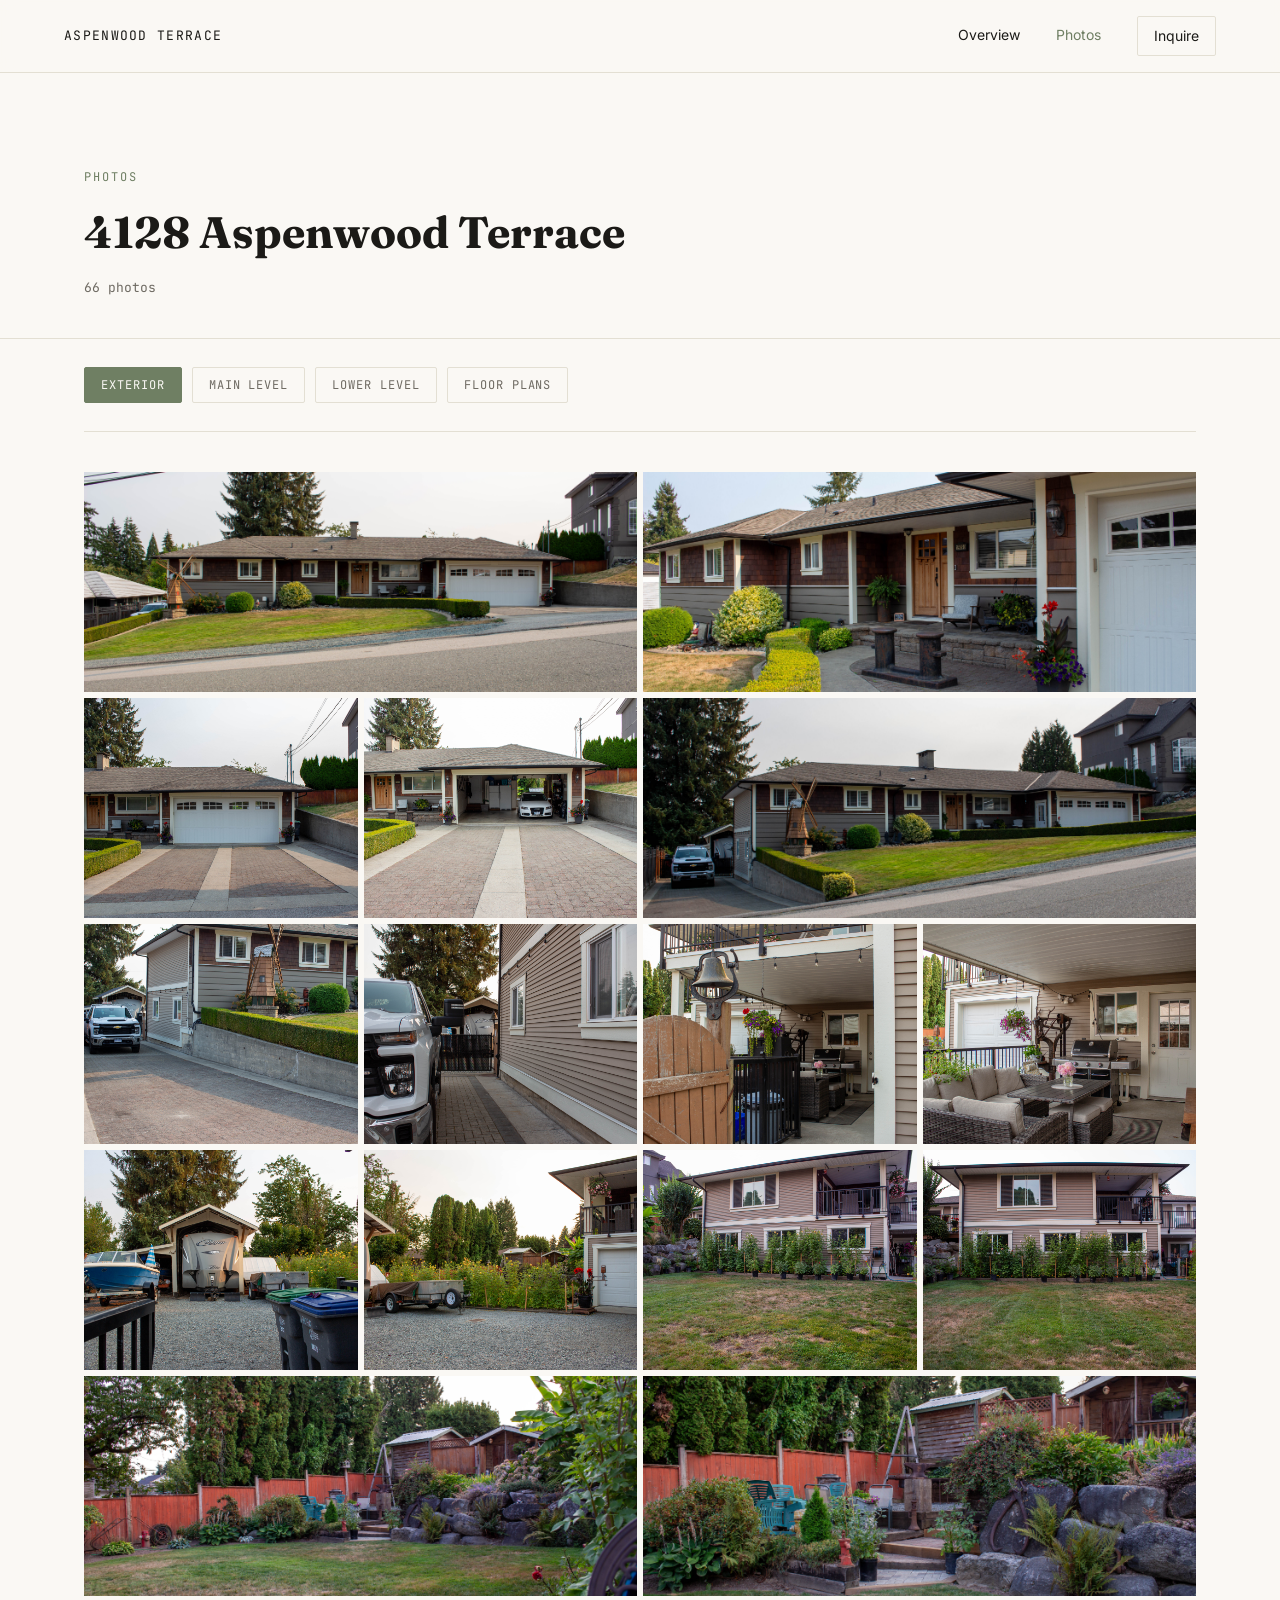
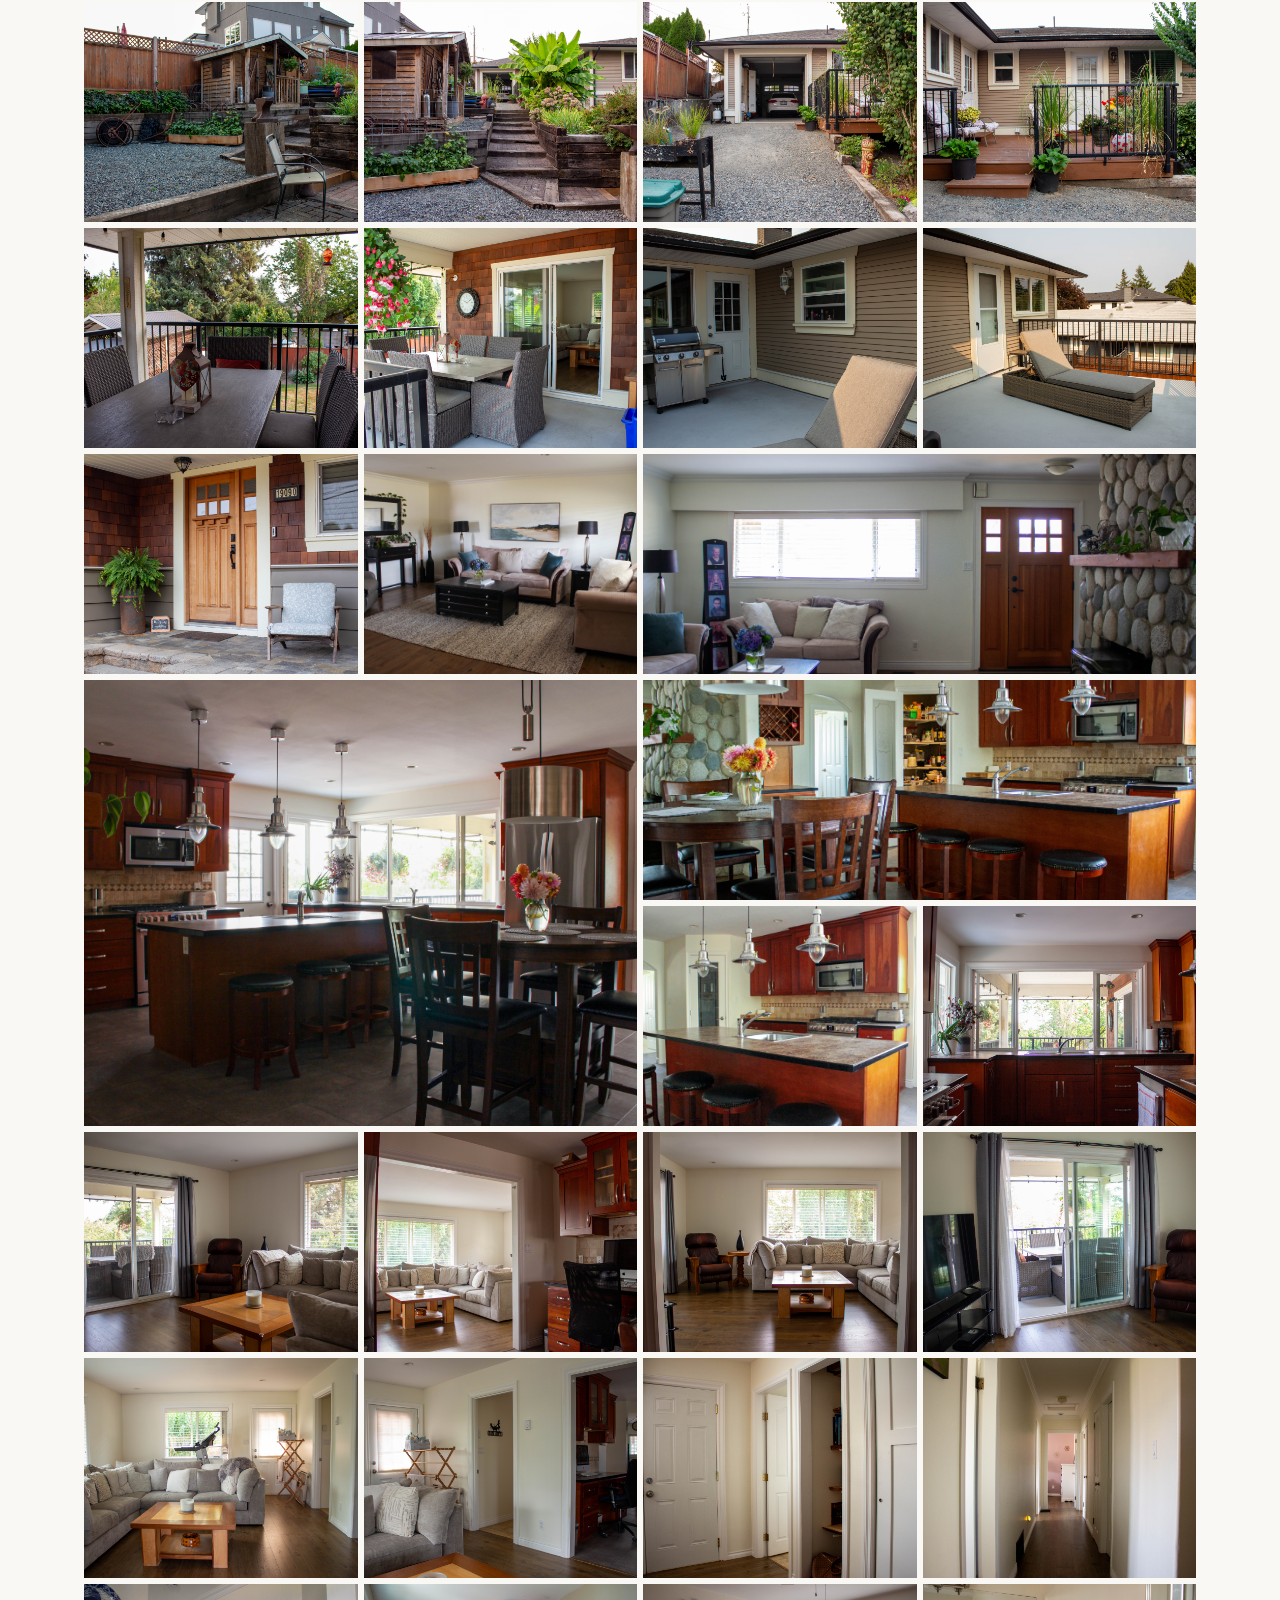
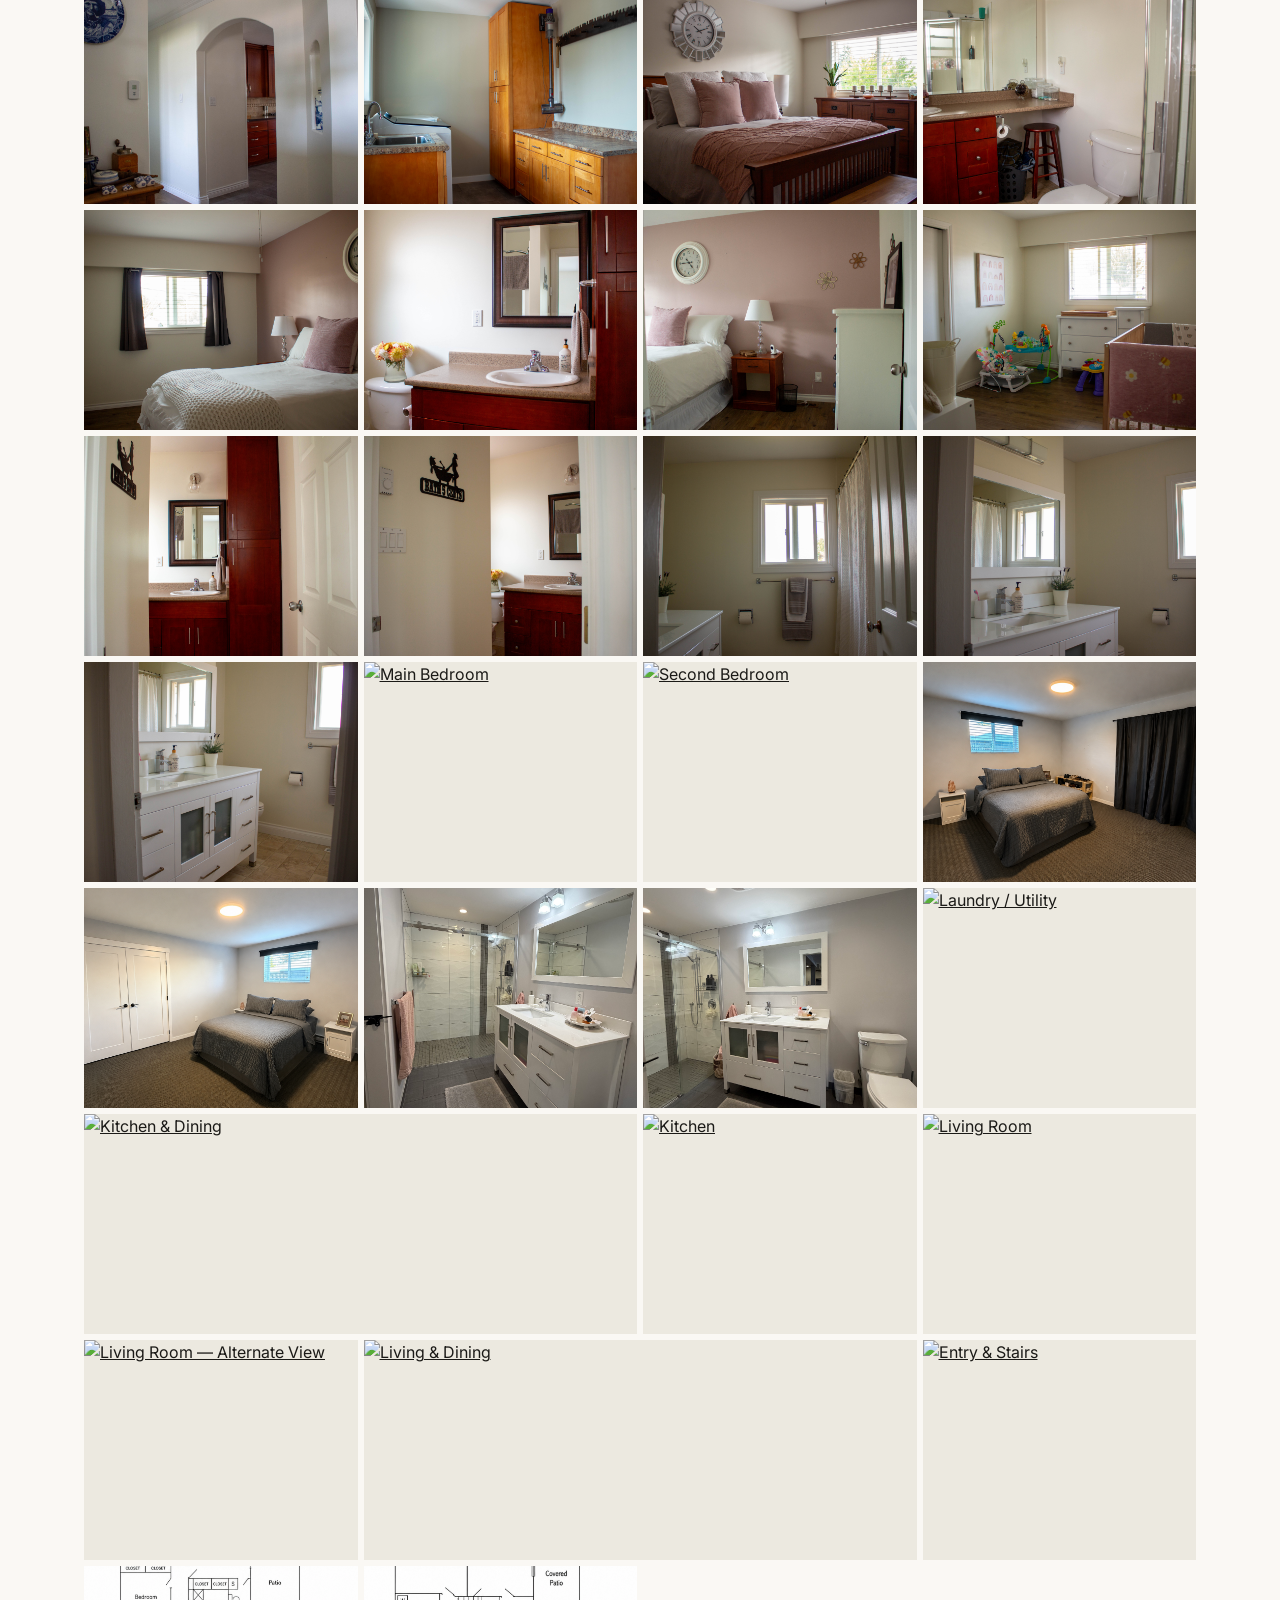
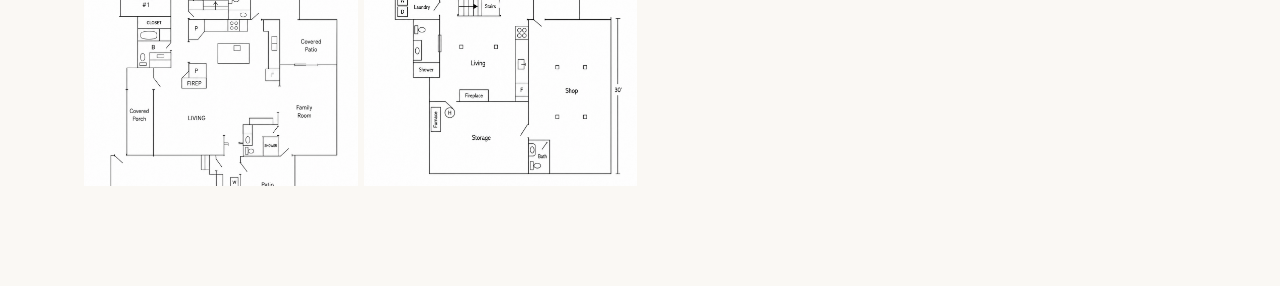
==== photos.html @ f7cbe14e "test" ====
<!doctype html>
<html lang="en">
  <head>
    <meta charset="UTF-8" />
    <meta name="viewport" content="width=device-width, initial-scale=1.0" />
    <title>Photos — 4128 Aspenwood Terrace</title>
    <meta
      name="description"
      content="Full photo walkthrough of 4128 Aspenwood Terrace, Langley, BC."
    />
    <link rel="preconnect" href="https://fonts.googleapis.com" />
    <link rel="preconnect" href="https://fonts.gstatic.com" crossorigin />
    <link
      href="https://fonts.googleapis.com/css2?family=Fraunces:ital,opsz,wght@0,9..144,400;0,9..144,460;0,9..144,500;1,9..144,400&family=Inter:wght@400;500;600&family=JetBrains+Mono:wght@400;500&display=swap"
      rel="stylesheet"
    />
    <link rel="stylesheet" href="styles.css" />
  </head>
  <body>
    <header class="site-header is-solid" id="siteHeader">
      <a href="index.html" class="mark">Aspenwood&nbsp;Terrace</a>
      <button
        class="nav-toggle"
        id="navToggle"
        aria-label="Toggle menu"
        aria-expanded="false"
      >
        <svg width="22" height="16" viewBox="0 0 22 16" fill="none">
          <path
            d="M0 1H22M0 8H22M0 15H22"
            stroke="currentColor"
            stroke-width="1.4"
          />
        </svg>
      </button>
      <nav class="site-nav" id="siteNav">
        <a href="index.html">Overview</a>
        <a href="photos.html" class="current">Photos</a>
        <a href="mailto:hello@example.com" class="inquire">Inquire</a>
      </nav>
    </header>

    <section class="photos-hero">
      <div class="wrap">
        <div class="eyebrow">Photos</div>
        <h1 class="addr-line">4128 Aspenwood Terrace</h1>
        <div class="count">66 photos</div>
      </div>
    </section>

    <div class="wrap">
      <div class="filters" id="filters">
        <button class="filter-btn active" data-filter="exterior">
          Exterior
        </button>
        <button class="filter-btn" data-filter="main-level">Main Level</button>
        <button class="filter-btn" data-filter="lower-level">
          Lower Level
        </button>
        <button class="filter-btn" data-filter="floorplans">Floor Plans</button>
      </div>
    </div>

    <section class="gallery">
      <div class="wrap">
        <div class="gallery-grid" id="galleryGrid">
          <a
            href="images/img-8284.jpg"
            class="gallery-item span-2-1"
            data-category="exterior"
            data-caption="Exterior — Street View"
          >
            <img
              src="images/img-8284.jpg"
              alt="Exterior — Street View"
              loading="lazy"
            />
            <span class="cap">Exterior — Street View</span>
          </a>

          <a
            href="images/hero.jpg"
            class="gallery-item span-2-1"
            data-category="exterior"
            data-caption="Front Entry"
          >
            <img src="images/hero.jpg" alt="Front Entry" loading="lazy" />
            <span class="cap">Front Entry</span>
          </a>

          <a
            href="images/garage.jpg"
            class="gallery-item"
            data-category="exterior"
            data-caption="Garage &amp; Driveway"
          >
            <img
              src="images/garage.jpg"
              alt="Garage &amp; Driveway"
              loading="lazy"
            />
            <span class="cap">Garage &amp; Driveway</span>
          </a>

          <a
            href="images/img-8296.jpg"
            class="gallery-item"
            data-category="exterior"
            data-caption="Carport"
          >
            <img src="images/img-8296.jpg" alt="Carport" loading="lazy" />
            <span class="cap">Carport</span>
          </a>

          <a
            href="images/img-8290.jpg"
            class="gallery-item span-2-1"
            data-category="exterior"
            data-caption="Street View"
          >
            <img src="images/img-8290.jpg" alt="Street View" loading="lazy" />
            <span class="cap">Street View</span>
          </a>

          <a
            href="images/img-8292.jpg"
            class="gallery-item"
            data-category="exterior"
            data-caption="Second Driveway"
          >
            <img
              src="images/img-8292.jpg"
              alt="Second Driveway"
              loading="lazy"
            />
            <span class="cap">Second Driveway</span>
          </a>

          <a
            href="images/img-8302.jpg"
            class="gallery-item"
            data-category="exterior"
            data-caption="Carport — Side"
          >
            <img
              src="images/img-8302.jpg"
              alt="Carport — Side"
              loading="lazy"
            />
            <span class="cap">Carport — Side</span>
          </a>

          <a
            href="images/img-8301.jpg"
            class="gallery-item"
            data-category="exterior"
            data-caption="Side Yard Access"
          >
            <img
              src="images/img-8301.jpg"
              alt="Side Yard Access"
              loading="lazy"
            />
            <span class="cap">Side Yard Access</span>
          </a>

          <a
            href="images/backyard.jpg"
            class="gallery-item"
            data-category="exterior"
            data-caption="Covered Patio"
          >
            <img src="images/backyard.jpg" alt="Covered Patio" loading="lazy" />
            <span class="cap">Covered Patio</span>
          </a>

          <a
            href="images/img-8304.jpg"
            class="gallery-item"
            data-category="exterior"
            data-caption="Side Yard Storage"
          >
            <img
              src="images/img-8304.jpg"
              alt="Side Yard Storage"
              loading="lazy"
            />
            <span class="cap">Side Yard Storage</span>
          </a>

          <a
            href="images/img-8306.jpg"
            class="gallery-item"
            data-category="exterior"
            data-caption="Side Yard — Dusk"
          >
            <img
              src="images/img-8306.jpg"
              alt="Side Yard — Dusk"
              loading="lazy"
            />
            <span class="cap">Side Yard — Dusk</span>
          </a>

          <a
            href="images/img-8310.jpg"
            class="gallery-item"
            data-category="exterior"
            data-caption="Rear Exterior"
          >
            <img src="images/img-8310.jpg" alt="Rear Exterior" loading="lazy" />
            <span class="cap">Rear Exterior</span>
          </a>

          <a
            href="images/img-8313.jpg"
            class="gallery-item"
            data-category="exterior"
            data-caption="Rear Exterior — Upper Level"
          >
            <img
              src="images/img-8313.jpg"
              alt="Rear Exterior — Upper Level"
              loading="lazy"
            />
            <span class="cap">Rear Exterior — Upper Level</span>
          </a>

          <a
            href="images/img-8308.jpg"
            class="gallery-item span-2-1"
            data-category="exterior"
            data-caption="Garden Path"
          >
            <img src="images/img-8308.jpg" alt="Garden Path" loading="lazy" />
            <span class="cap">Garden Path</span>
          </a>

          <a
            href="images/img-8320.jpg"
            class="gallery-item span-2-1"
            data-category="exterior"
            data-caption="Backyard Landscaping"
          >
            <img
              src="images/img-8320.jpg"
              alt="Backyard Landscaping"
              loading="lazy"
            />
            <span class="cap">Backyard Landscaping</span>
          </a>

          <a
            href="images/img-8322.jpg"
            class="gallery-item"
            data-category="exterior"
            data-caption="Garden Pathway"
          >
            <img
              src="images/img-8322.jpg"
              alt="Garden Pathway"
              loading="lazy"
            />
            <span class="cap">Garden Pathway</span>
          </a>

          <a
            href="images/img-8326.jpg"
            class="gallery-item"
            data-category="exterior"
            data-caption="Covered Patio — Garden"
          >
            <img
              src="images/img-8326.jpg"
              alt="Covered Patio — Garden"
              loading="lazy"
            />
            <span class="cap">Covered Patio — Garden</span>
          </a>

          <a
            href="images/img-8329.jpg"
            class="gallery-item"
            data-category="exterior"
            data-caption="Rear Driveway"
          >
            <img src="images/img-8329.jpg" alt="Rear Driveway" loading="lazy" />
            <span class="cap">Rear Driveway</span>
          </a>

          <a
            href="images/img-8331.jpg"
            class="gallery-item"
            data-category="exterior"
            data-caption="Rear Carport"
          >
            <img src="images/img-8331.jpg" alt="Rear Carport" loading="lazy" />
            <span class="cap">Rear Carport</span>
          </a>

          <a
            href="images/ext-back.jpg"
            class="gallery-item"
            data-category="exterior"
            data-caption="Rear Deck"
          >
            <img src="images/ext-back.jpg" alt="Rear Deck" loading="lazy" />
            <span class="cap">Rear Deck</span>
          </a>

          <a
            href="images/img-8272.jpg"
            class="gallery-item"
            data-category="exterior"
            data-caption="Covered Patio Dining"
          >
            <img
              src="images/img-8272.jpg"
              alt="Covered Patio Dining"
              loading="lazy"
            />
            <span class="cap">Covered Patio Dining</span>
          </a>

          <a
            href="images/img-8273.jpg"
            class="gallery-item"
            data-category="exterior"
            data-caption="Covered Patio &amp; BBQ"
          >
            <img
              src="images/img-8273.jpg"
              alt="Covered Patio &amp; BBQ"
              loading="lazy"
            />
            <span class="cap">Covered Patio &amp; BBQ</span>
          </a>

          <a
            href="images/img-8275.jpg"
            class="gallery-item"
            data-category="exterior"
            data-caption="Deck Lounge"
          >
            <img src="images/img-8275.jpg" alt="Deck Lounge" loading="lazy" />
            <span class="cap">Deck Lounge</span>
          </a>

          <a
            href="images/entry.jpg"
            class="gallery-item"
            data-category="main-level"
            data-caption="Entry &amp; Foyer"
          >
            <img
              src="images/entry.jpg"
              alt="Entry &amp; Foyer"
              loading="lazy"
            />
            <span class="cap">Entry &amp; Foyer</span>
          </a>

          <a
            href="images/img-8177.jpg"
            class="gallery-item"
            data-category="main-level"
            data-caption="Living Room"
          >
            <img src="images/img-8177.jpg" alt="Living Room" loading="lazy" />
            <span class="cap">Living Room</span>
          </a>

          <a
            href="images/living-02.jpg"
            class="gallery-item span-2-1"
            data-category="main-level"
            data-caption="Living Room — Fireplace"
          >
            <img
              src="images/living-02.jpg"
              alt="Living Room — Fireplace"
              loading="lazy"
            />
            <span class="cap">Living Room — Fireplace</span>
          </a>

          <a
            href="images/kitchen-01.jpg"
            class="gallery-item span-2-2"
            data-category="main-level"
            data-caption="Kitchen"
          >
            <img src="images/kitchen-01.jpg" alt="Kitchen" loading="lazy" />
            <span class="cap">Kitchen</span>
          </a>

          <a
            href="images/img-8235.jpg"
            class="gallery-item span-2-1"
            data-category="main-level"
            data-caption="Kitchen &amp; Dining"
          >
            <img
              src="images/img-8235.jpg"
              alt="Kitchen &amp; Dining"
              loading="lazy"
            />
            <span class="cap">Kitchen &amp; Dining</span>
          </a>

          <a
            href="images/kitchen-02.jpg"
            class="gallery-item"
            data-category="main-level"
            data-caption="Kitchen — Detail"
          >
            <img
              src="images/kitchen-02.jpg"
              alt="Kitchen — Detail"
              loading="lazy"
            />
            <span class="cap">Kitchen — Detail</span>
          </a>

          <a
            href="images/img-8211.jpg"
            class="gallery-item"
            data-category="main-level"
            data-caption="Kitchen — Window View"
          >
            <img
              src="images/img-8211.jpg"
              alt="Kitchen — Window View"
              loading="lazy"
            />
            <span class="cap">Kitchen — Window View</span>
          </a>

          <a
            href="images/living-01.jpg"
            class="gallery-item"
            data-category="main-level"
            data-caption="Living Room"
          >
            <img src="images/living-01.jpg" alt="Living Room" loading="lazy" />
            <span class="cap">Living Room</span>
          </a>

          <a
            href="images/img-8219.jpg"
            class="gallery-item"
            data-category="main-level"
            data-caption="Living Room — Office Nook"
          >
            <img
              src="images/img-8219.jpg"
              alt="Living Room — Office Nook"
              loading="lazy"
            />
            <span class="cap">Living Room — Office Nook</span>
          </a>

          <a
            href="images/img-8222.jpg"
            class="gallery-item"
            data-category="main-level"
            data-caption="Living Room"
          >
            <img src="images/img-8222.jpg" alt="Living Room" loading="lazy" />
            <span class="cap">Living Room</span>
          </a>

          <a
            href="images/img-8267.jpg"
            class="gallery-item"
            data-category="main-level"
            data-caption="Living Room — Fireplace"
          >
            <img
              src="images/img-8267.jpg"
              alt="Living Room — Fireplace"
              loading="lazy"
            />
            <span class="cap">Living Room — Fireplace</span>
          </a>

          <a
            href="images/img-8276.jpg"
            class="gallery-item"
            data-category="main-level"
            data-caption="Living Room"
          >
            <img src="images/img-8276.jpg" alt="Living Room" loading="lazy" />
            <span class="cap">Living Room</span>
          </a>

          <a
            href="images/img-8227.jpg"
            class="gallery-item"
            data-category="main-level"
            data-caption="Hallway — Office Nook"
          >
            <img
              src="images/img-8227.jpg"
              alt="Hallway — Office Nook"
              loading="lazy"
            />
            <span class="cap">Hallway — Office Nook</span>
          </a>

          <a
            href="images/img-8247.jpg"
            class="gallery-item"
            data-category="main-level"
            data-caption="Hallway"
          >
            <img src="images/img-8247.jpg" alt="Hallway" loading="lazy" />
            <span class="cap">Hallway</span>
          </a>

          <a
            href="images/img-8254.jpg"
            class="gallery-item"
            data-category="main-level"
            data-caption="Hallway"
          >
            <img src="images/img-8254.jpg" alt="Hallway" loading="lazy" />
            <span class="cap">Hallway</span>
          </a>

          <a
            href="images/img-8256.jpg"
            class="gallery-item"
            data-category="main-level"
            data-caption="Entry Hall"
          >
            <img src="images/img-8256.jpg" alt="Entry Hall" loading="lazy" />
            <span class="cap">Entry Hall</span>
          </a>

          <a
            href="images/img-8239.jpg"
            class="gallery-item"
            data-category="main-level"
            data-caption="Laundry / Utility"
          >
            <img
              src="images/img-8239.jpg"
              alt="Laundry / Utility"
              loading="lazy"
            />
            <span class="cap">Laundry / Utility</span>
          </a>

          <a
            href="images/primary-bed.jpg"
            class="gallery-item"
            data-category="main-level"
            data-caption="Primary Bedroom"
          >
            <img
              src="images/primary-bed.jpg"
              alt="Primary Bedroom"
              loading="lazy"
            />
            <span class="cap">Primary Bedroom</span>
          </a>

          <a
            href="images/primary-bath.jpg"
            class="gallery-item"
            data-category="main-level"
            data-caption="Primary Ensuite"
          >
            <img
              src="images/primary-bath.jpg"
              alt="Primary Ensuite"
              loading="lazy"
            />
            <span class="cap">Primary Ensuite</span>
          </a>

          <a
            href="images/bedroom-02.jpg"
            class="gallery-item"
            data-category="main-level"
            data-caption="Bedroom Two"
          >
            <img src="images/bedroom-02.jpg" alt="Bedroom Two" loading="lazy" />
            <span class="cap">Bedroom Two</span>
          </a>

          <a
            href="images/bathroom-02.jpg"
            class="gallery-item"
            data-category="main-level"
            data-caption="Main Bathroom"
          >
            <img
              src="images/bathroom-02.jpg"
              alt="Main Bathroom"
              loading="lazy"
            />
            <span class="cap">Main Bathroom</span>
          </a>

          <a
            href="images/img-8248.jpg"
            class="gallery-item"
            data-category="main-level"
            data-caption="Bedroom Two"
          >
            <img src="images/img-8248.jpg" alt="Bedroom Two" loading="lazy" />
            <span class="cap">Bedroom Two</span>
          </a>

          <a
            href="images/img-8252.jpg"
            class="gallery-item"
            data-category="main-level"
            data-caption="Bedroom / Nursery"
          >
            <img
              src="images/img-8252.jpg"
              alt="Bedroom / Nursery"
              loading="lazy"
            />
            <span class="cap">Bedroom / Nursery</span>
          </a>

          <a
            href="images/img-8229.jpg"
            class="gallery-item"
            data-category="main-level"
            data-caption="Bathroom"
          >
            <img src="images/img-8229.jpg" alt="Bathroom" loading="lazy" />
            <span class="cap">Bathroom</span>
          </a>

          <a
            href="images/img-8230.jpg"
            class="gallery-item"
            data-category="main-level"
            data-caption="Bathroom"
          >
            <img src="images/img-8230.jpg" alt="Bathroom" loading="lazy" />
            <span class="cap">Bathroom</span>
          </a>

          <a
            href="images/img-8240.jpg"
            class="gallery-item"
            data-category="main-level"
            data-caption="Bathroom"
          >
            <img src="images/img-8240.jpg" alt="Bathroom" loading="lazy" />
            <span class="cap">Bathroom</span>
          </a>

          <a
            href="images/img-8241.jpg"
            class="gallery-item"
            data-category="main-level"
            data-caption="Powder Room"
          >
            <img src="images/img-8241.jpg" alt="Powder Room" loading="lazy" />
            <span class="cap">Powder Room</span>
          </a>

          <a
            href="images/img-8253.jpg"
            class="gallery-item"
            data-category="main-level"
            data-caption="Bathroom — Vessel Sink"
          >
            <img
              src="images/img-8253.jpg"
              alt="Bathroom — Vessel Sink"
              loading="lazy"
            />
            <span class="cap">Bathroom — Vessel Sink</span>
          </a>

          <a
            href="images/lower-level/IMG_4440.jpeg"
            class="gallery-item"
            data-category="lower-level"
            data-caption="Main Bedroom"
          >
            <img
              src="images/lower-level/IMG_4440.jpeg"
              alt="Main Bedroom"
              loading="lazy"
            />
            <span class="cap">Main Bedroom</span>
          </a>

          <a
            href="images/lower-level/IMG_4445.jpeg"
            class="gallery-item"
            data-category="lower-level"
            data-caption="Second Bedroom"
          >
            <img
              src="images/lower-level/IMG_4445.jpeg"
              alt="Second Bedroom"
              loading="lazy"
            />
            <span class="cap">Second Bedroom</span>
          </a>

          <a
            href="images/lower-level/IMG_4464.PNG"
            class="gallery-item"
            data-category="lower-level"
            data-caption="Main Bedroom — Alternate View"
          >
            <img
              src="images/lower-level/IMG_4464.PNG"
              alt="Main Bedroom — Alternate View"
              loading="lazy"
            />
            <span class="cap">Main Bedroom — Alternate View</span>
          </a>

          <a
            href="images/lower-level/IMG_4465.PNG"
            class="gallery-item"
            data-category="lower-level"
            data-caption="Main Bedroom — Closet"
          >
            <img
              src="images/lower-level/IMG_4465.PNG"
              alt="Main Bedroom — Closet"
              loading="lazy"
            />
            <span class="cap">Main Bedroom — Closet</span>
          </a>

          <a
            href="images/lower-level/IMG_4450.jpeg"
            class="gallery-item"
            data-category="lower-level"
            data-caption="Bathroom — Shower"
          >
            <img
              src="images/lower-level/IMG_4450.jpeg"
              alt="Bathroom — Shower"
              loading="lazy"
            />
            <span class="cap">Bathroom — Shower</span>
          </a>

          <a
            href="images/lower-level/IMG_4452.jpeg"
            class="gallery-item"
            data-category="lower-level"
            data-caption="Bathroom — Vanity"
          >
            <img
              src="images/lower-level/IMG_4452.jpeg"
              alt="Bathroom — Vanity"
              loading="lazy"
            />
            <span class="cap">Bathroom — Vanity</span>
          </a>

          <a
            href="images/lower-level/IMG_4454.jpeg"
            class="gallery-item"
            data-category="lower-level"
            data-caption="Laundry / Utility"
          >
            <img
              src="images/lower-level/IMG_4454.jpeg"
              alt="Laundry / Utility"
              loading="lazy"
            />
            <span class="cap">Laundry / Utility</span>
          </a>

          <a
            href="images/lower-level/IMG_4457.jpeg"
            class="gallery-item span-2-1"
            data-category="lower-level"
            data-caption="Kitchen &amp; Dining"
          >
            <img
              src="images/lower-level/IMG_4457.jpeg"
              alt="Kitchen &amp; Dining"
              loading="lazy"
            />
            <span class="cap">Kitchen &amp; Dining</span>
          </a>

          <a
            href="images/lower-level/IMG_4460.jpeg"
            class="gallery-item"
            data-category="lower-level"
            data-caption="Kitchen"
          >
            <img
              src="images/lower-level/IMG_4460.jpeg"
              alt="Kitchen"
              loading="lazy"
            />
            <span class="cap">Kitchen</span>
          </a>

          <a
            href="images/lower-level/IMG_4459.jpeg"
            class="gallery-item"
            data-category="lower-level"
            data-caption="Living Room"
          >
            <img
              src="images/lower-level/IMG_4459.jpeg"
              alt="Living Room"
              loading="lazy"
            />
            <span class="cap">Living Room</span>
          </a>

          <a
            href="images/lower-level/IMG_4461.jpeg"
            class="gallery-item"
            data-category="lower-level"
            data-caption="Living Room — Alternate View"
          >
            <img
              src="images/lower-level/IMG_4461.jpeg"
              alt="Living Room — Alternate View"
              loading="lazy"
            />
            <span class="cap">Living Room — Alternate View</span>
          </a>

          <a
            href="images/lower-level/IMG_4463.jpeg"
            class="gallery-item span-2-1"
            data-category="lower-level"
            data-caption="Living &amp; Dining"
          >
            <img
              src="images/lower-level/IMG_4463.jpeg"
              alt="Living &amp; Dining"
              loading="lazy"
            />
            <span class="cap">Living &amp; Dining</span>
          </a>

          <a
            href="images/lower-level/IMG_4462.jpeg"
            class="gallery-item"
            data-category="lower-level"
            data-caption="Entry &amp; Stairs"
          >
            <img
              src="images/lower-level/IMG_4462.jpeg"
              alt="Entry &amp; Stairs"
              loading="lazy"
            />
            <span class="cap">Entry &amp; Stairs</span>
          </a>

          <a
            href="images/main-floor-plan.png"
            class="gallery-item"
            data-category="floorplans"
            data-caption="Main Level Floor Plan"
          >
            <img
              src="images/main-floor-plan.png"
              alt="Main Level Floor Plan"
              loading="lazy"
            />
            <span class="cap">Main Level Floor Plan</span>
          </a>

          <a
            href="images/lower-floor-plan.png"
            class="gallery-item"
            data-category="floorplans"
            data-caption="Lower Level Floor Plan"
          >
            <img
              src="images/lower-floor-plan.png"
              alt="Lower Level Floor Plan"
              loading="lazy"
            />
            <span class="cap">Lower Level Floor Plan</span>
          </a>
        </div>
      </div>
    </section>

    <div class="lightbox" id="lightbox">
      <button class="lightbox-close" id="lbClose" aria-label="Close">
        Close ✕
      </button>
      <button class="lightbox-prev" id="lbPrev" aria-label="Previous photo">
        ←
      </button>
      <img id="lbImage" src="" alt="" />
      <button class="lightbox-next" id="lbNext" aria-label="Next photo">
        →
      </button>
      <div class="lightbox-cap" id="lbCap"></div>
    </div>

    <script src="script.js"></script>
  </body>
</html>
---- styles.css ----
/* ============================================================
   4128 ASPENWOOD TERRACE — property listing
   Design tokens
   ============================================================ */

:root {
  --stone:      #FAF8F4;
  --paper:      #FFFFFF;
  --ink:        #1B1A17;
  --graphite:   #6E6A62;
  --graphite-2: #9B968C;
  --sage:       #6F7F63;
  --sage-deep:  #3C4636;
  --line:       #E3DFD3;
  --line-soft:  #ECE9E0;

  --display: 'Fraunces', Georgia, 'Times New Roman', serif;
  --body:    'Inter', -apple-system, BlinkMacSystemFont, 'Segoe UI', sans-serif;
  --mono:    'JetBrains Mono', 'SF Mono', Consolas, monospace;

  --max: 1240px;
  --gutter: clamp(24px, 5vw, 64px);
}

* { box-sizing: border-box; }
html { scroll-behavior: smooth; }

@media (prefers-reduced-motion: reduce) {
  html { scroll-behavior: auto; }
  *, *::before, *::after {
    animation-duration: 0.01ms !important;
    animation-iteration-count: 1 !important;
    transition-duration: 0.01ms !important;
    scroll-behavior: auto !important;
  }
}

body {
  margin: 0;
  background: var(--stone);
  color: var(--ink);
  font-family: var(--body);
  font-size: 16px;
  line-height: 1.6;
  -webkit-font-smoothing: antialiased;
}

a { color: inherit; }
img { display: block; max-width: 100%; }

:focus-visible {
  outline: 2px solid var(--sage);
  outline-offset: 3px;
}

.wrap {
  max-width: var(--max);
  margin: 0 auto;
  padding-left: var(--gutter);
  padding-right: var(--gutter);
}

.eyebrow {
  font-family: var(--mono);
  font-size: 12px;
  letter-spacing: 0.16em;
  text-transform: uppercase;
  color: var(--sage);
}

/* ---------------- Header ---------------- */

.site-header {
  position: fixed;
  top: 0; left: 0; right: 0;
  z-index: 100;
  padding: 22px var(--gutter);
  display: flex;
  align-items: center;
  justify-content: space-between;
  background: transparent;
  transition: background-color 0.3s ease, border-color 0.3s ease, padding 0.3s ease;
  border-bottom: 1px solid transparent;
}

.site-header.is-scrolled,
.site-header.is-solid {
  background: rgba(250, 248, 244, 0.92);
  backdrop-filter: blur(8px);
  border-bottom-color: var(--line);
  padding-top: 16px;
  padding-bottom: 16px;
}

.site-header .mark {
  font-family: var(--mono);
  font-size: 13px;
  letter-spacing: 0.1em;
  text-transform: uppercase;
  text-decoration: none;
  color: var(--ink);
}

.site-header.is-solid .mark,
.site-header:not(.on-hero) .mark { color: var(--ink); }

.on-hero:not(.is-scrolled) .mark { color: var(--paper); }

.site-nav {
  display: flex;
  align-items: center;
  gap: 36px;
}

.site-nav a {
  font-size: 14px;
  text-decoration: none;
  color: var(--ink);
  position: relative;
  padding-bottom: 2px;
}

.on-hero:not(.is-scrolled) .site-nav a { color: var(--paper); }
.on-hero:not(.is-scrolled) .site-nav a.inquire { border-color: rgba(255,255,255,0.5); }

.site-nav a.current { color: var(--sage); }
.on-hero:not(.is-scrolled) .site-nav a.current { color: #E7ECE1; }

.site-nav a.inquire {
  border: 1px solid var(--line);
  padding: 8px 16px;
  border-radius: 2px;
}

.nav-toggle {
  display: none;
  background: none;
  border: none;
  cursor: pointer;
  padding: 8px;
  color: inherit;
}

/* ---------------- Hero ---------------- */

.hero {
  position: relative;
  height: 92vh;
  min-height: 560px;
  display: flex;
  align-items: flex-end;
  overflow: hidden;
}

.hero img {
  position: absolute;
  inset: 0;
  width: 100%;
  height: 100%;
  object-fit: cover;
}

.hero::after {
  content: "";
  position: absolute;
  inset: 0;
  background: linear-gradient(180deg, rgba(27,26,23,0.05) 0%, rgba(27,26,23,0.15) 45%, rgba(27,26,23,0.72) 100%);
}

.hero-content {
  position: relative;
  z-index: 2;
  width: 100%;
  padding: 0 var(--gutter) 56px;
  color: var(--paper);
}

.hero-eyebrow {
  font-family: var(--mono);
  font-size: 12px;
  letter-spacing: 0.16em;
  text-transform: uppercase;
  color: #D7DED1;
  margin-bottom: 14px;
}

.hero h1 {
  font-family: var(--display);
  font-weight: 480;
  font-size: clamp(38px, 6vw, 76px);
  line-height: 1.04;
  margin: 0 0 14px;
  max-width: 16ch;
}

.hero-meta {
  display: flex;
  align-items: baseline;
  gap: 20px;
  flex-wrap: wrap;
  font-family: var(--mono);
  font-size: 15px;
}

.hero-price {
  font-family: var(--display);
  font-size: 24px;
  font-weight: 500;
}

.hero-scroll {
  position: absolute;
  right: var(--gutter);
  bottom: 30px;
  z-index: 2;
  color: var(--paper);
  opacity: 0.75;
  font-family: var(--mono);
  font-size: 11px;
  letter-spacing: 0.14em;
  text-transform: uppercase;
  display: flex;
  align-items: center;
  gap: 10px;
}

.hero-scroll .line {
  width: 1px;
  height: 26px;
  background: currentColor;
  animation: dropline 2.2s ease-in-out infinite;
}

@keyframes dropline {
  0%   { transform: scaleY(0); transform-origin: top; }
  50%  { transform: scaleY(1); transform-origin: top; }
  51%  { transform: scaleY(1); transform-origin: bottom; }
  100% { transform: scaleY(0); transform-origin: bottom; }
}

/* ---------------- Spec strip (signature element) ---------------- */

.spec-strip {
  border-top: 1px solid var(--line);
  border-bottom: 1px solid var(--line);
  background: var(--stone);
}

.spec-strip .wrap {
  display: grid;
  grid-template-columns: repeat(6, 1fr);
}

.spec {
  padding: 24px;
  border-left: 1px solid var(--line);
  position: relative;
}

/* first column of the (single) row has no left divider */
.spec:nth-child(6n+1) { border-left: none; }

.spec::before {
  content: "";
  position: absolute;
  left: -1px;
  top: 24px;
  width: 8px;
  height: 1px;
  background: var(--sage);
}
.spec:nth-child(6n+1)::before { display: none; }

.spec .num {
  font-family: var(--mono);
  font-size: clamp(20px, 2.4vw, 26px);
  color: var(--ink);
  display: block;
  letter-spacing: -0.01em;
}

.spec .lbl {
  font-family: var(--mono);
  font-size: 11px;
  letter-spacing: 0.14em;
  text-transform: uppercase;
  color: var(--graphite);
  display: block;
  margin-top: 6px;
}

/* ---------------- Sections ---------------- */

section { padding: 96px 0; }
section.tight { padding: 72px 0; }

.section-head {
  margin-bottom: 44px;
}

.section-head h2 {
  font-family: var(--display);
  font-weight: 460;
  font-size: clamp(28px, 3.4vw, 42px);
  margin: 10px 0 0;
  max-width: 20ch;
  line-height: 1.15;
}

.overview-grid {
  display: grid;
  grid-template-columns: 1fr 1fr;
  gap: 64px;
}

.overview-grid .lede {
  font-family: var(--display);
  font-style: italic;
  font-weight: 400;
  font-size: 22px;
  line-height: 1.5;
  color: var(--ink);
  margin: 0 0 20px;
}

.overview-grid p {
  color: var(--graphite);
  font-size: 16px;
  margin: 0 0 18px;
}

.overview-grid p:last-child { margin-bottom: 0; }

/* Features */

.features {
  background: var(--paper);
  border-top: 1px solid var(--line);
  border-bottom: 1px solid var(--line);
}

.feature-groups {
  display: grid;
  grid-template-columns: repeat(3, 1fr);
  gap: 48px;
}

.feature-group h3 {
  font-family: var(--mono);
  font-size: 12px;
  letter-spacing: 0.14em;
  text-transform: uppercase;
  color: var(--sage);
  margin: 0 0 20px;
  padding-bottom: 14px;
  border-bottom: 1px solid var(--line);
}

.feature-group ul {
  list-style: none;
  margin: 0;
  padding: 0;
}

.feature-group li {
  position: relative;
  padding: 11px 0 11px 18px;
  border-bottom: 1px solid var(--line-soft);
  font-size: 15px;
  color: var(--ink);
}

.feature-group li:last-child { border-bottom: none; }

.feature-group li::before {
  content: "";
  position: absolute;
  left: 0;
  top: 20px;
  width: 7px;
  height: 1px;
  background: var(--sage);
}

/* Location */

.location {
  display: grid;
  grid-template-columns: 0.9fr 1.1fr;
  gap: 64px;
  align-items: center;
}

.location p {
  color: var(--graphite);
  margin: 0 0 16px;
}

.location-facts {
  border-top: 1px solid var(--line);
  margin-top: 24px;
}

.location-facts .row {
  display: flex;
  justify-content: space-between;
  padding: 12px 0;
  border-bottom: 1px solid var(--line);
  font-size: 14px;
}

.location-facts .row span:first-child {
  color: var(--graphite);
}

.location-facts .row span:last-child {
  font-family: var(--mono);
  color: var(--ink);
}

.location-image {
  aspect-ratio: 4/5;
  overflow: hidden;
  border-radius: 2px;
}

.location-image img { width: 100%; height: 100%; object-fit: cover; }

/* Photos teaser (on index) */

.photos-teaser {
  background: var(--sage-deep);
  color: #EFEFE8;
}

.photos-teaser .wrap {
  display: flex;
  justify-content: space-between;
  align-items: flex-end;
  gap: 40px;
  flex-wrap: wrap;
}

.photos-teaser h2 {
  font-family: var(--display);
  font-weight: 460;
  font-size: clamp(26px, 3.2vw, 38px);
  margin: 10px 0 0;
  color: #FAF8F4;
}

.photos-teaser .eyebrow { color: #B9C6AC; }

.btn {
  display: inline-flex;
  align-items: center;
  gap: 10px;
  font-family: var(--mono);
  font-size: 13px;
  letter-spacing: 0.06em;
  text-transform: uppercase;
  text-decoration: none;
  color: var(--stone);
  background: var(--sage);
  padding: 15px 26px;
  border-radius: 2px;
  border: 1px solid var(--sage);
  transition: background-color 0.2s ease, color 0.2s ease;
  white-space: nowrap;
}

.btn:hover { background: transparent; color: var(--stone); }

.photos-teaser .btn { border-color: rgba(250,248,244,0.4); }

.teaser-strip {
  display: grid;
  grid-template-columns: repeat(6, 1fr);
  gap: 2px;
  margin-top: 40px;
}

.teaser-strip img {
  width: 100%;
  height: 110px;
  object-fit: cover;
  opacity: 0.9;
}

/* ---------------- Footer ---------------- */

.site-footer {
  border-top: 1px solid var(--line);
  padding: 56px 0 40px;
}

.footer-grid {
  display: grid;
  grid-template-columns: 1.2fr 1fr 1fr;
  gap: 40px;
  margin-bottom: 40px;
}

.footer-grid h4 {
  font-family: var(--mono);
  font-size: 11px;
  letter-spacing: 0.14em;
  text-transform: uppercase;
  color: var(--graphite);
  margin: 0 0 14px;
}

.footer-grid .addr {
  font-family: var(--display);
  font-size: 20px;
  margin: 0 0 6px;
}

.footer-grid p { margin: 0 0 6px; color: var(--graphite); font-size: 14px; }
.footer-grid a { text-decoration: none; color: var(--ink); }
.footer-grid a:hover { color: var(--sage); }

.footer-bottom {
  padding-top: 24px;
  border-top: 1px solid var(--line);
  display: flex;
  justify-content: space-between;
  font-family: var(--mono);
  font-size: 11px;
  color: var(--graphite-2);
  letter-spacing: 0.04em;
  flex-wrap: wrap;
  gap: 8px;
}

/* ============================================================
   Photos page
   ============================================================ */

.photos-hero {
  padding: 168px 0 40px;
  border-bottom: 1px solid var(--line);
}

.photos-hero .addr-line {
  font-family: var(--display);
  font-size: clamp(28px, 4vw, 44px);
  margin: 10px 0 0;
}

.photos-hero .count {
  font-family: var(--mono);
  font-size: 13px;
  color: var(--graphite);
  margin-top: 10px;
}

.filters {
  display: flex;
  gap: 10px;
  flex-wrap: wrap;
  padding: 28px 0;
  border-bottom: 1px solid var(--line);
}

.filter-btn {
  font-family: var(--mono);
  font-size: 12px;
  letter-spacing: 0.08em;
  text-transform: uppercase;
  background: none;
  border: 1px solid var(--line);
  color: var(--graphite);
  padding: 9px 16px;
  border-radius: 2px;
  cursor: pointer;
  transition: all 0.15s ease;
}

.filter-btn:hover { border-color: var(--sage); color: var(--ink); }

.filter-btn.active {
  background: var(--sage);
  border-color: var(--sage);
  color: var(--stone);
}

.gallery {
  padding: 40px 0 100px;
}

.gallery-grid {
  display: grid;
  grid-template-columns: repeat(4, 1fr);
  grid-auto-rows: 220px;
  grid-auto-flow: dense;
  gap: 6px;
}

.gallery-item {
  position: relative;
  overflow: hidden;
  cursor: zoom-in;
  background: var(--line-soft);
}

.gallery-item.span-2-1 { grid-column: span 2; }
.gallery-item.span-2-2 { grid-column: span 2; grid-row: span 2; }

.gallery-item img {
  width: 100%;
  height: 100%;
  object-fit: cover;
  transition: transform 0.5s ease;
}

.gallery-item:hover img { transform: scale(1.045); }

.gallery-item .cap {
  position: absolute;
  left: 0; right: 0; bottom: 0;
  padding: 14px 16px;
  font-family: var(--mono);
  font-size: 11px;
  letter-spacing: 0.06em;
  color: #F4F2EC;
  background: linear-gradient(0deg, rgba(27,26,23,0.62), rgba(27,26,23,0));
  opacity: 0;
  transition: opacity 0.25s ease;
}

.gallery-item:hover .cap { opacity: 1; }

.gallery-item.is-hidden { display: none; }

/* Lightbox */

.lightbox {
  position: fixed;
  inset: 0;
  z-index: 200;
  background: rgba(27, 26, 23, 0.96);
  display: none;
  align-items: center;
  justify-content: center;
  padding: 40px;
}

.lightbox.open { display: flex; }

.lightbox img {
  max-width: min(1100px, 100%);
  max-height: 80vh;
  object-fit: contain;
}

.lightbox-cap {
  position: absolute;
  bottom: 34px;
  left: 0; right: 0;
  text-align: center;
  font-family: var(--mono);
  font-size: 12px;
  letter-spacing: 0.08em;
  color: #D7D3C7;
}

.lightbox-close,
.lightbox-prev,
.lightbox-next {
  position: absolute;
  background: none;
  border: 1px solid rgba(255,255,255,0.25);
  color: #F4F2EC;
  cursor: pointer;
  border-radius: 2px;
  padding: 10px 14px;
  font-family: var(--mono);
  font-size: 13px;
}

.lightbox-close { top: 26px; right: var(--gutter); }
.lightbox-prev { left: var(--gutter); top: 50%; transform: translateY(-50%); }
.lightbox-next { right: var(--gutter); top: 50%; transform: translateY(-50%); }
.lightbox-close:hover,
.lightbox-prev:hover,
.lightbox-next:hover { border-color: var(--sage); color: var(--sage); }

/* ---------------- Responsive ---------------- */

@media (max-width: 900px) {
  .overview-grid { grid-template-columns: 1fr; gap: 28px; }
  .feature-groups { grid-template-columns: 1fr 1fr; gap: 32px 24px; }
  .location { grid-template-columns: 1fr; }
  .location-image { order: -1; aspect-ratio: 16/10; }
  .footer-grid { grid-template-columns: 1fr 1fr; }
  .gallery-grid { grid-template-columns: repeat(2, 1fr); grid-auto-rows: 180px; }
  .teaser-strip { grid-template-columns: repeat(3, 1fr); }

  /* spec strip: 3 columns × 2 rows */
  .spec-strip .wrap { grid-template-columns: repeat(3, 1fr); }
  .spec { border-top: 1px solid var(--line); }
  .spec:nth-child(-n+3) { border-top: none; }
  .spec:nth-child(3n+1) { border-left: none; }
  .spec:nth-child(3n+1)::before { display: none; }
}

@media (max-width: 640px) {
  .site-nav {
    position: fixed;
    top: 0; right: 0;
    height: 100vh;
    width: min(78vw, 320px);
    background: var(--stone);
    flex-direction: column;
    align-items: flex-start;
    justify-content: center;
    gap: 28px;
    padding: 0 40px;
    transform: translateX(100%);
    transition: transform 0.3s ease;
    border-left: 1px solid var(--line);
  }
  .site-nav.open { transform: translateX(0); }
  .site-nav a { color: var(--ink) !important; font-size: 18px; }
  .nav-toggle { display: block; z-index: 101; }
  .on-hero:not(.is-scrolled) .nav-toggle { color: var(--paper); }

  .hero { height: 82vh; }

  /* spec strip: 2 columns × 3 rows */
  .spec-strip .wrap { grid-template-columns: repeat(2, 1fr); }
  .spec { padding: 18px 16px; border-top: 1px solid var(--line); }
  .spec:nth-child(-n+2) { border-top: none; }
  .spec:nth-child(3n+1) { border-left: 1px solid var(--line); }
  .spec:nth-child(3n+1)::before { display: block; }
  .spec:nth-child(2n+1) { border-left: none; }
  .spec:nth-child(2n+1)::before { display: none; }

  .feature-groups { grid-template-columns: 1fr; }
  .footer-grid { grid-template-columns: 1fr; gap: 28px; }
  .gallery-grid { grid-template-columns: repeat(2, 1fr); grid-auto-rows: 150px; }
  .gallery-item.span-2-2 { grid-row: span 1; }
  .teaser-strip { grid-template-columns: repeat(3, 1fr); }
  .lightbox-prev, .lightbox-next { padding: 8px 10px; }
  section { padding: 64px 0; }
}
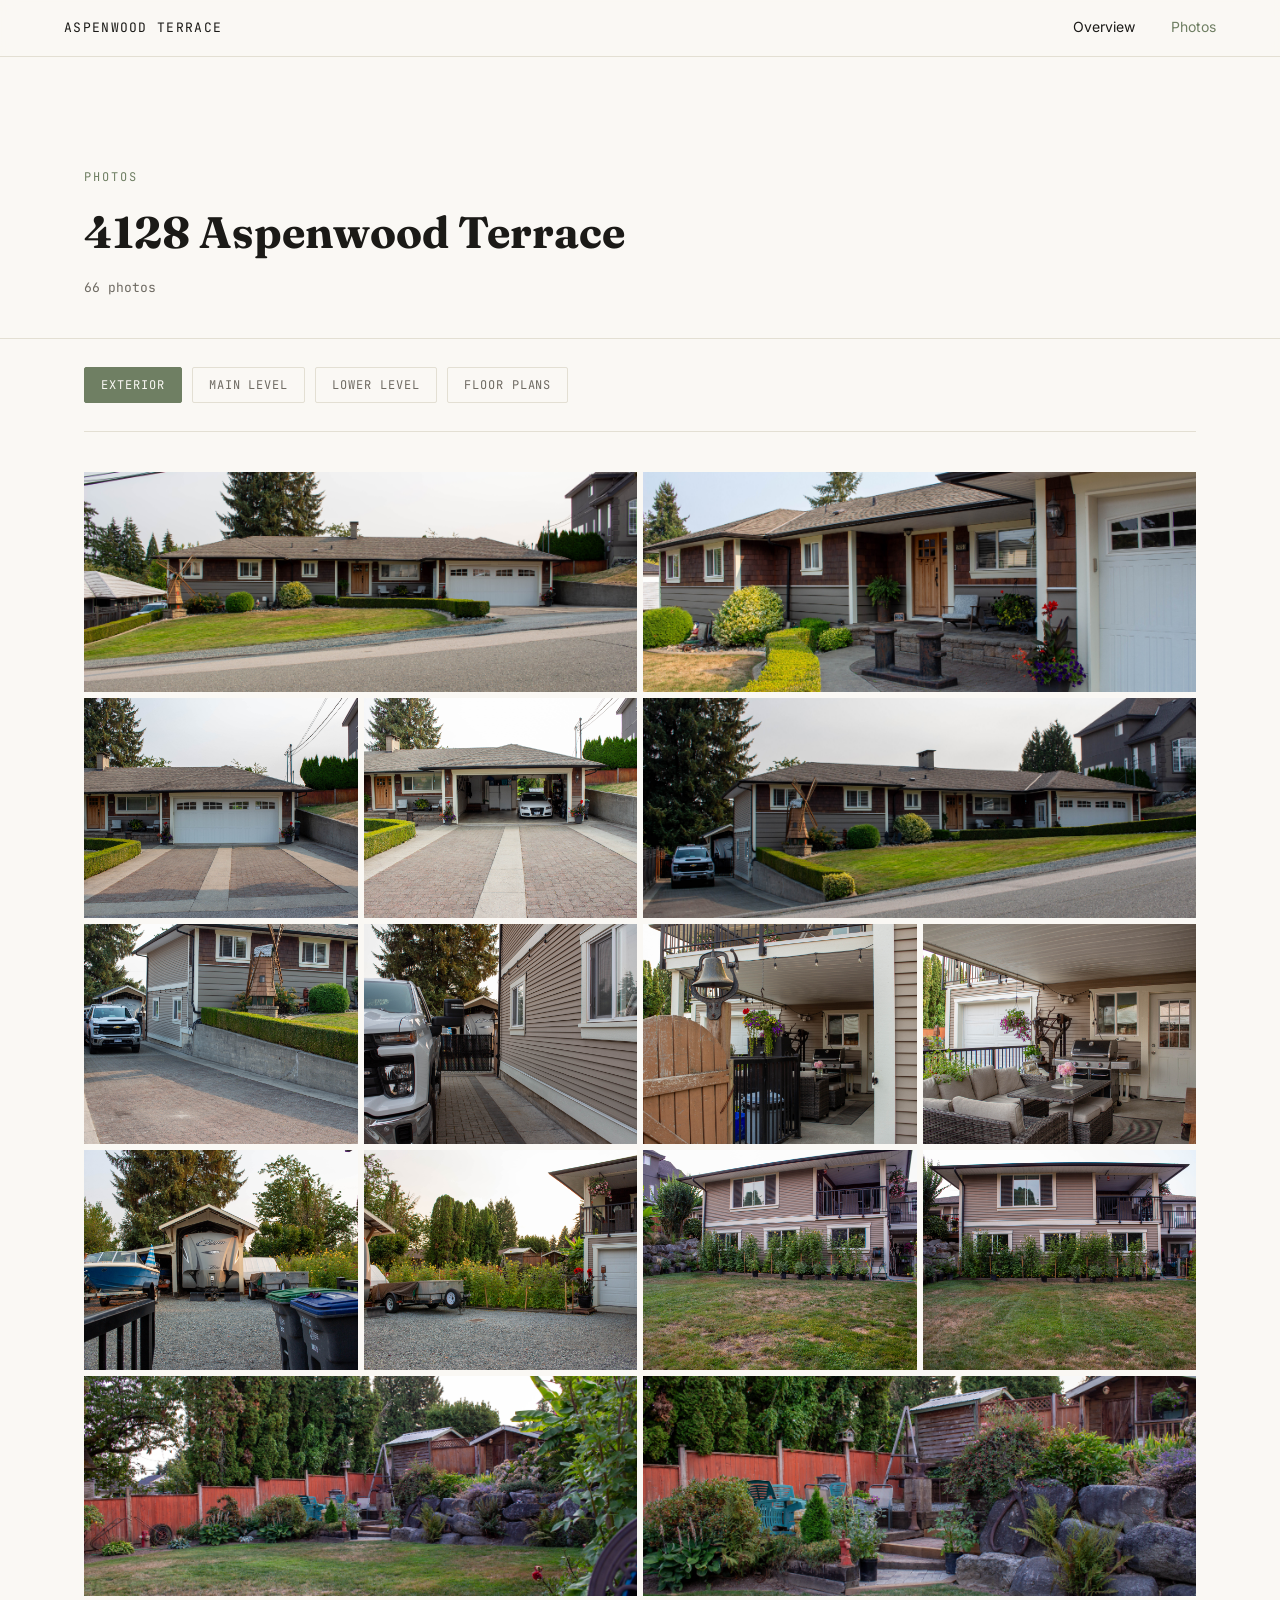
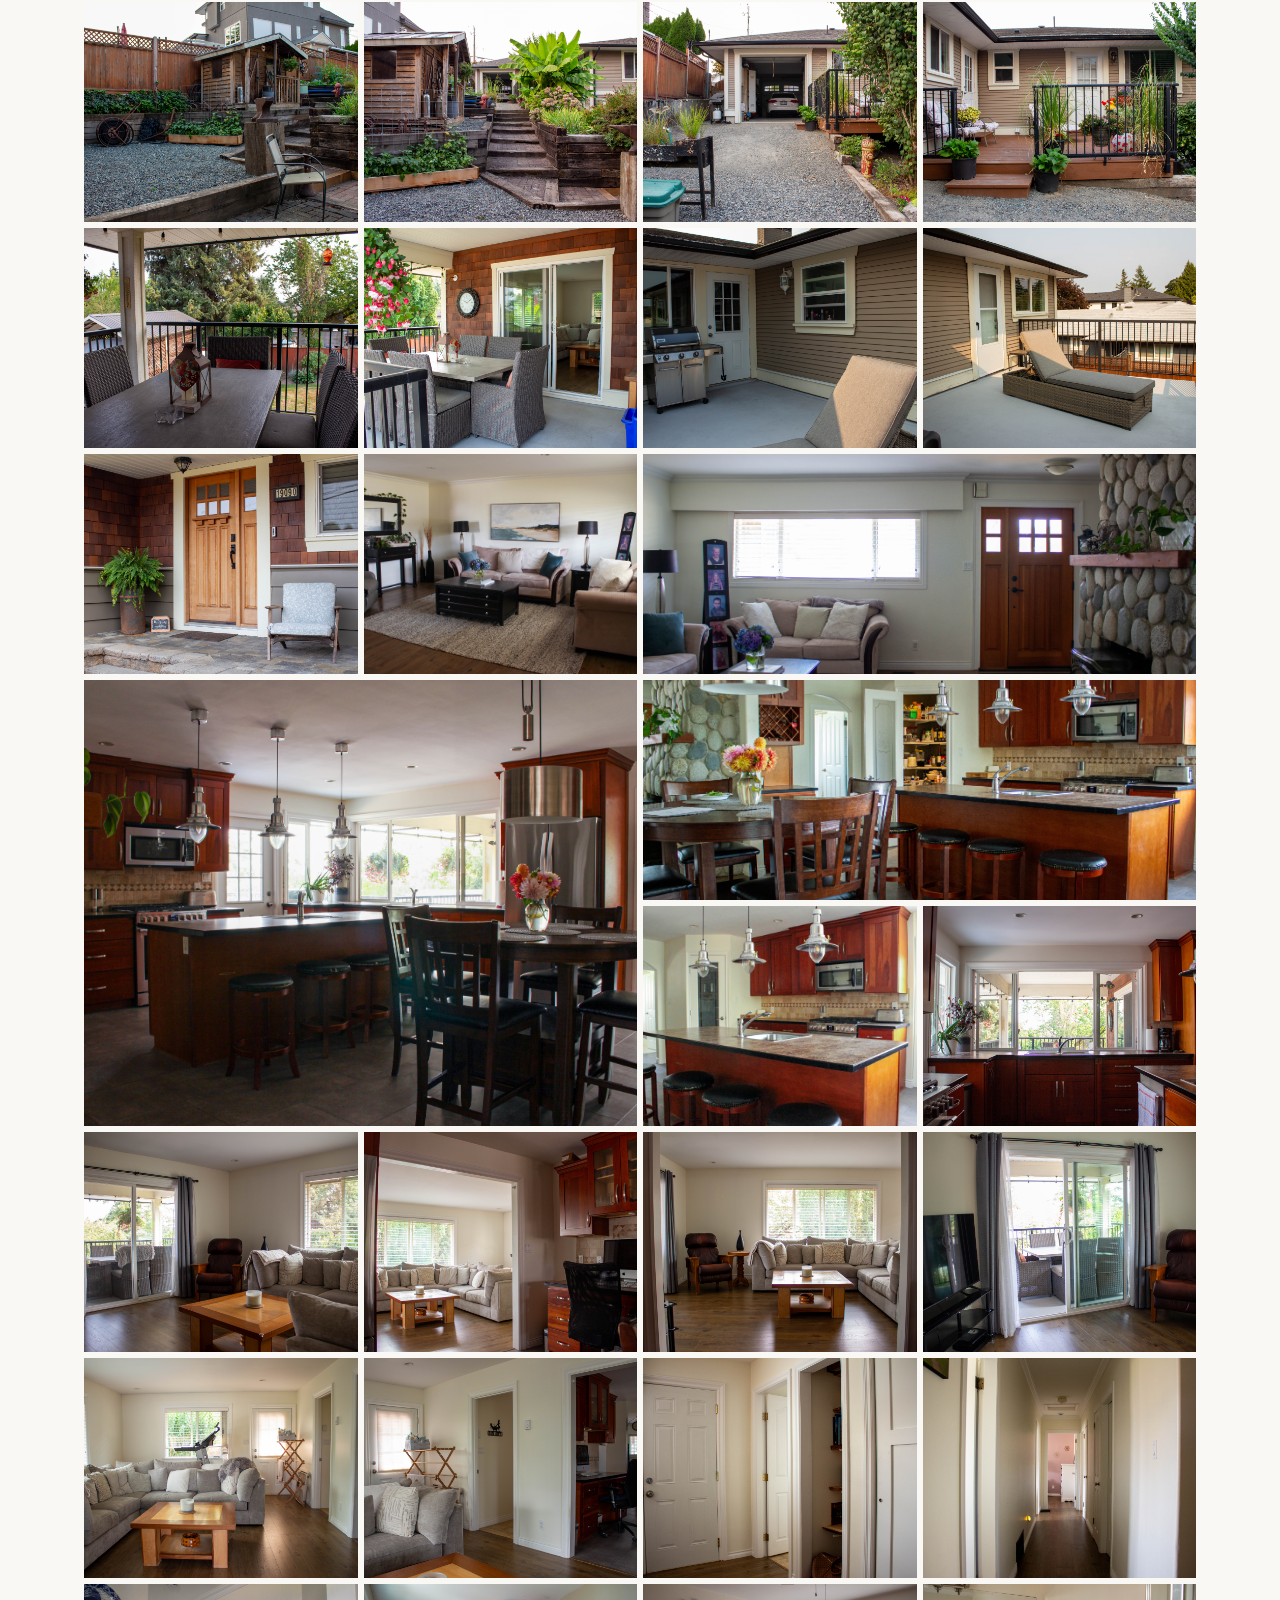
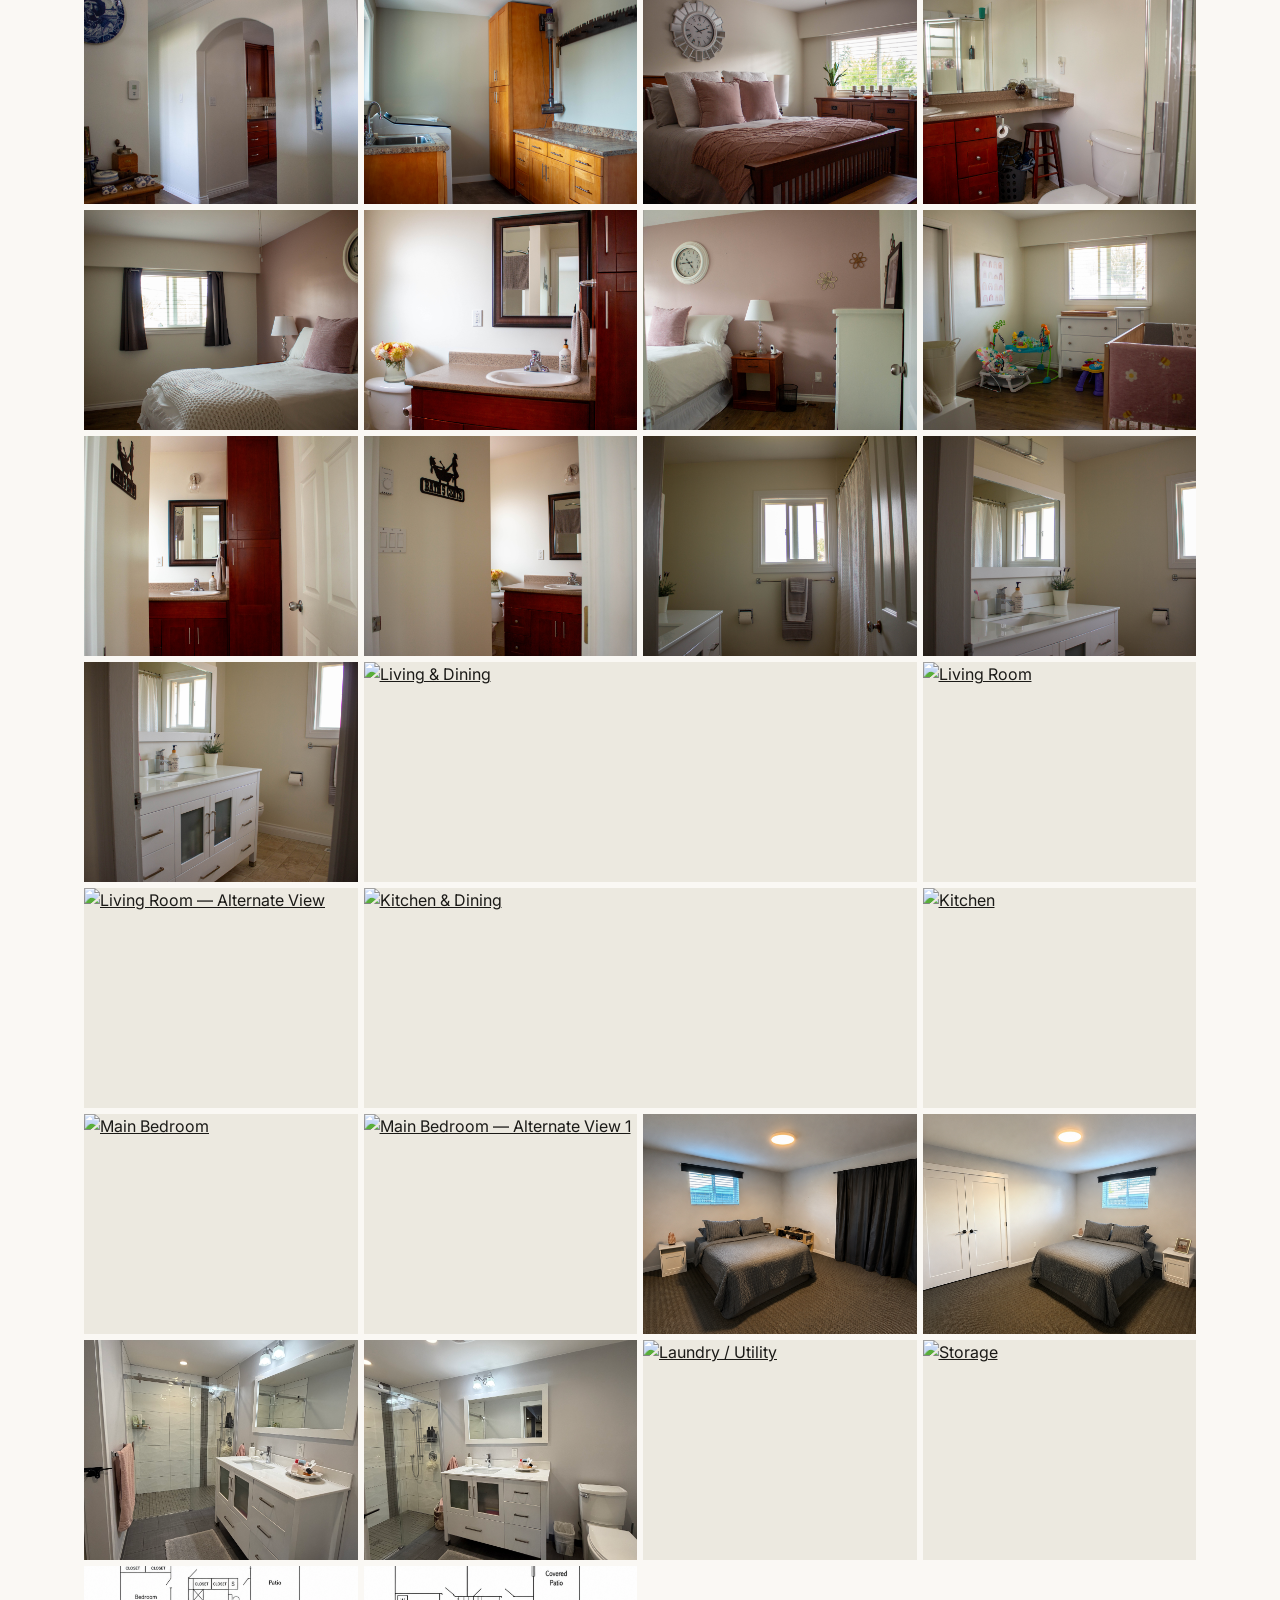
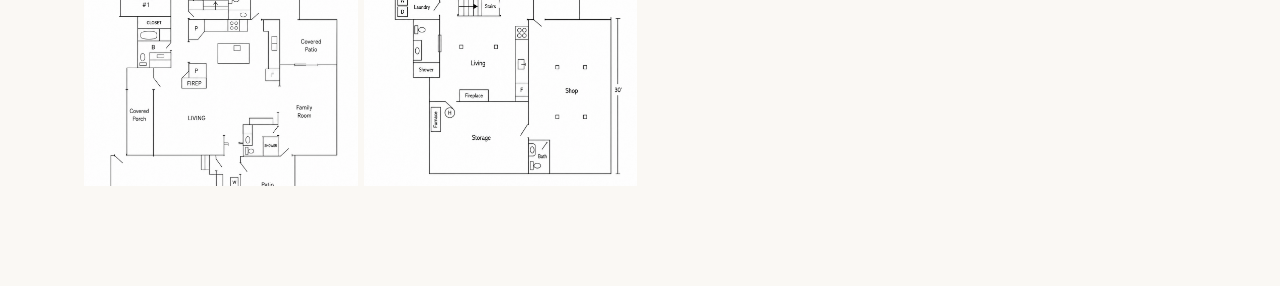
==== commit de1d9800: "test" ====
--- a/photos.html
+++ b/photos.html
@@ -36,7 +36,6 @@
       <nav class="site-nav" id="siteNav">
         <a href="index.html">Overview</a>
         <a href="photos.html" class="current">Photos</a>
-        <a href="mailto:hello@example.com" class="inquire">Inquire</a>
       </nav>
     </header>
 
@@ -683,6 +682,76 @@
           </a>
 
           <a
+            href="images/lower-level/IMG_4463.jpeg"
+            class="gallery-item span-2-1"
+            data-category="lower-level"
+            data-caption="Living &amp; Dining"
+          >
+            <img
+              src="images/lower-level/IMG_4463.jpeg"
+              alt="Living &amp; Dining"
+              loading="lazy"
+            />
+            <span class="cap">Living &amp; Dining</span>
+          </a>
+
+          <a
+            href="images/lower-level/IMG_4459.jpeg"
+            class="gallery-item"
+            data-category="lower-level"
+            data-caption="Living Room"
+          >
+            <img
+              src="images/lower-level/IMG_4459.jpeg"
+              alt="Living Room"
+              loading="lazy"
+            />
+            <span class="cap">Living Room — Alternate View 1</span>
+          </a>
+
+          <a
+            href="images/lower-level/IMG_4461.jpeg"
+            class="gallery-item"
+            data-category="lower-level"
+            data-caption="Living Room — Alternate View"
+          >
+            <img
+              src="images/lower-level/IMG_4461.jpeg"
+              alt="Living Room — Alternate View"
+              loading="lazy"
+            />
+            <span class="cap">Living Room — Alternate View 2</span>
+          </a>
+
+          <a
+            href="images/lower-level/IMG_4457.jpeg"
+            class="gallery-item span-2-1"
+            data-category="lower-level"
+            data-caption="Kitchen &amp; Dining"
+          >
+            <img
+              src="images/lower-level/IMG_4457.jpeg"
+              alt="Kitchen &amp; Dining"
+              loading="lazy"
+            />
+            <span class="cap">Kitchen &amp; Dining - Alternate View</span>
+          </a>
+
+          <a
+            href="images/lower-level/IMG_4460.jpeg"
+            class="gallery-item"
+            data-category="lower-level"
+            data-caption="Kitchen"
+          >
+            <img
+              src="images/lower-level/IMG_4460.jpeg"
+              alt="Kitchen"
+              loading="lazy"
+            />
+            <span class="cap">Kitchen</span>
+          </a>
+
+          <a
             href="images/lower-level/IMG_4440.jpeg"
             class="gallery-item"
             data-category="lower-level"
@@ -700,70 +769,70 @@
             href="images/lower-level/IMG_4445.jpeg"
             class="gallery-item"
             data-category="lower-level"
-            data-caption="Second Bedroom"
+            data-caption="Main Bedroom — Alternate View 1"
           >
             <img
               src="images/lower-level/IMG_4445.jpeg"
-              alt="Second Bedroom"
-              loading="lazy"
-            />
-            <span class="cap">Second Bedroom</span>
+              alt="Main Bedroom — Alternate View 1"
+              loading="lazy"
+            />
+            <span class="cap">Main Bedroom — Alternate View</span>
           </a>
 
           <a
             href="images/lower-level/IMG_4464.PNG"
             class="gallery-item"
             data-category="lower-level"
-            data-caption="Main Bedroom — Alternate View"
+            data-caption="Spare Bedroom — Alternate View"
           >
             <img
               src="images/lower-level/IMG_4464.PNG"
-              alt="Main Bedroom — Alternate View"
-              loading="lazy"
-            />
-            <span class="cap">Main Bedroom — Alternate View</span>
+              alt="Spare Bedroom — Alternate View"
+              loading="lazy"
+            />
+            <span class="cap">Spare Bedroom</span>
           </a>
 
           <a
             href="images/lower-level/IMG_4465.PNG"
             class="gallery-item"
             data-category="lower-level"
-            data-caption="Main Bedroom — Closet"
+            data-caption="Spare Bedroom - Alternate View"
           >
             <img
               src="images/lower-level/IMG_4465.PNG"
-              alt="Main Bedroom — Closet"
-              loading="lazy"
-            />
-            <span class="cap">Main Bedroom — Closet</span>
+              alt="Spare Bedroom - Alternate View"
+              loading="lazy"
+            />
+            <span class="cap">Spare Bedroom - Alternate View</span>
           </a>
 
           <a
             href="images/lower-level/IMG_4450.jpeg"
             class="gallery-item"
             data-category="lower-level"
-            data-caption="Bathroom — Shower"
+            data-caption="Bathroom"
           >
             <img
               src="images/lower-level/IMG_4450.jpeg"
-              alt="Bathroom — Shower"
-              loading="lazy"
-            />
-            <span class="cap">Bathroom — Shower</span>
+              alt="Bathroom"
+              loading="lazy"
+            />
+            <span class="cap">Bathroom</span>
           </a>
 
           <a
             href="images/lower-level/IMG_4452.jpeg"
             class="gallery-item"
             data-category="lower-level"
-            data-caption="Bathroom — Vanity"
+            data-caption="Bathroom — Alternate View"
           >
             <img
               src="images/lower-level/IMG_4452.jpeg"
-              alt="Bathroom — Vanity"
-              loading="lazy"
-            />
-            <span class="cap">Bathroom — Vanity</span>
+              alt="Bathroom — Alternate View"
+              loading="lazy"
+            />
+            <span class="cap">Bathroom — Alternate View</span>
           </a>
 
           <a
@@ -781,87 +850,17 @@
           </a>
 
           <a
-            href="images/lower-level/IMG_4457.jpeg"
-            class="gallery-item span-2-1"
-            data-category="lower-level"
-            data-caption="Kitchen &amp; Dining"
-          >
-            <img
-              src="images/lower-level/IMG_4457.jpeg"
-              alt="Kitchen &amp; Dining"
-              loading="lazy"
-            />
-            <span class="cap">Kitchen &amp; Dining</span>
-          </a>
-
-          <a
-            href="images/lower-level/IMG_4460.jpeg"
-            class="gallery-item"
-            data-category="lower-level"
-            data-caption="Kitchen"
-          >
-            <img
-              src="images/lower-level/IMG_4460.jpeg"
-              alt="Kitchen"
-              loading="lazy"
-            />
-            <span class="cap">Kitchen</span>
-          </a>
-
-          <a
-            href="images/lower-level/IMG_4459.jpeg"
-            class="gallery-item"
-            data-category="lower-level"
-            data-caption="Living Room"
-          >
-            <img
-              src="images/lower-level/IMG_4459.jpeg"
-              alt="Living Room"
-              loading="lazy"
-            />
-            <span class="cap">Living Room</span>
-          </a>
-
-          <a
-            href="images/lower-level/IMG_4461.jpeg"
-            class="gallery-item"
-            data-category="lower-level"
-            data-caption="Living Room — Alternate View"
-          >
-            <img
-              src="images/lower-level/IMG_4461.jpeg"
-              alt="Living Room — Alternate View"
-              loading="lazy"
-            />
-            <span class="cap">Living Room — Alternate View</span>
-          </a>
-
-          <a
-            href="images/lower-level/IMG_4463.jpeg"
-            class="gallery-item span-2-1"
-            data-category="lower-level"
-            data-caption="Living &amp; Dining"
-          >
-            <img
-              src="images/lower-level/IMG_4463.jpeg"
-              alt="Living &amp; Dining"
-              loading="lazy"
-            />
-            <span class="cap">Living &amp; Dining</span>
-          </a>
-
-          <a
             href="images/lower-level/IMG_4462.jpeg"
             class="gallery-item"
             data-category="lower-level"
-            data-caption="Entry &amp; Stairs"
+            data-caption="Storage"
           >
             <img
               src="images/lower-level/IMG_4462.jpeg"
-              alt="Entry &amp; Stairs"
-              loading="lazy"
-            />
-            <span class="cap">Entry &amp; Stairs</span>
+              alt="Storage"
+              loading="lazy"
+            />
+            <span class="cap">Storage</span>
           </a>
 
           <a
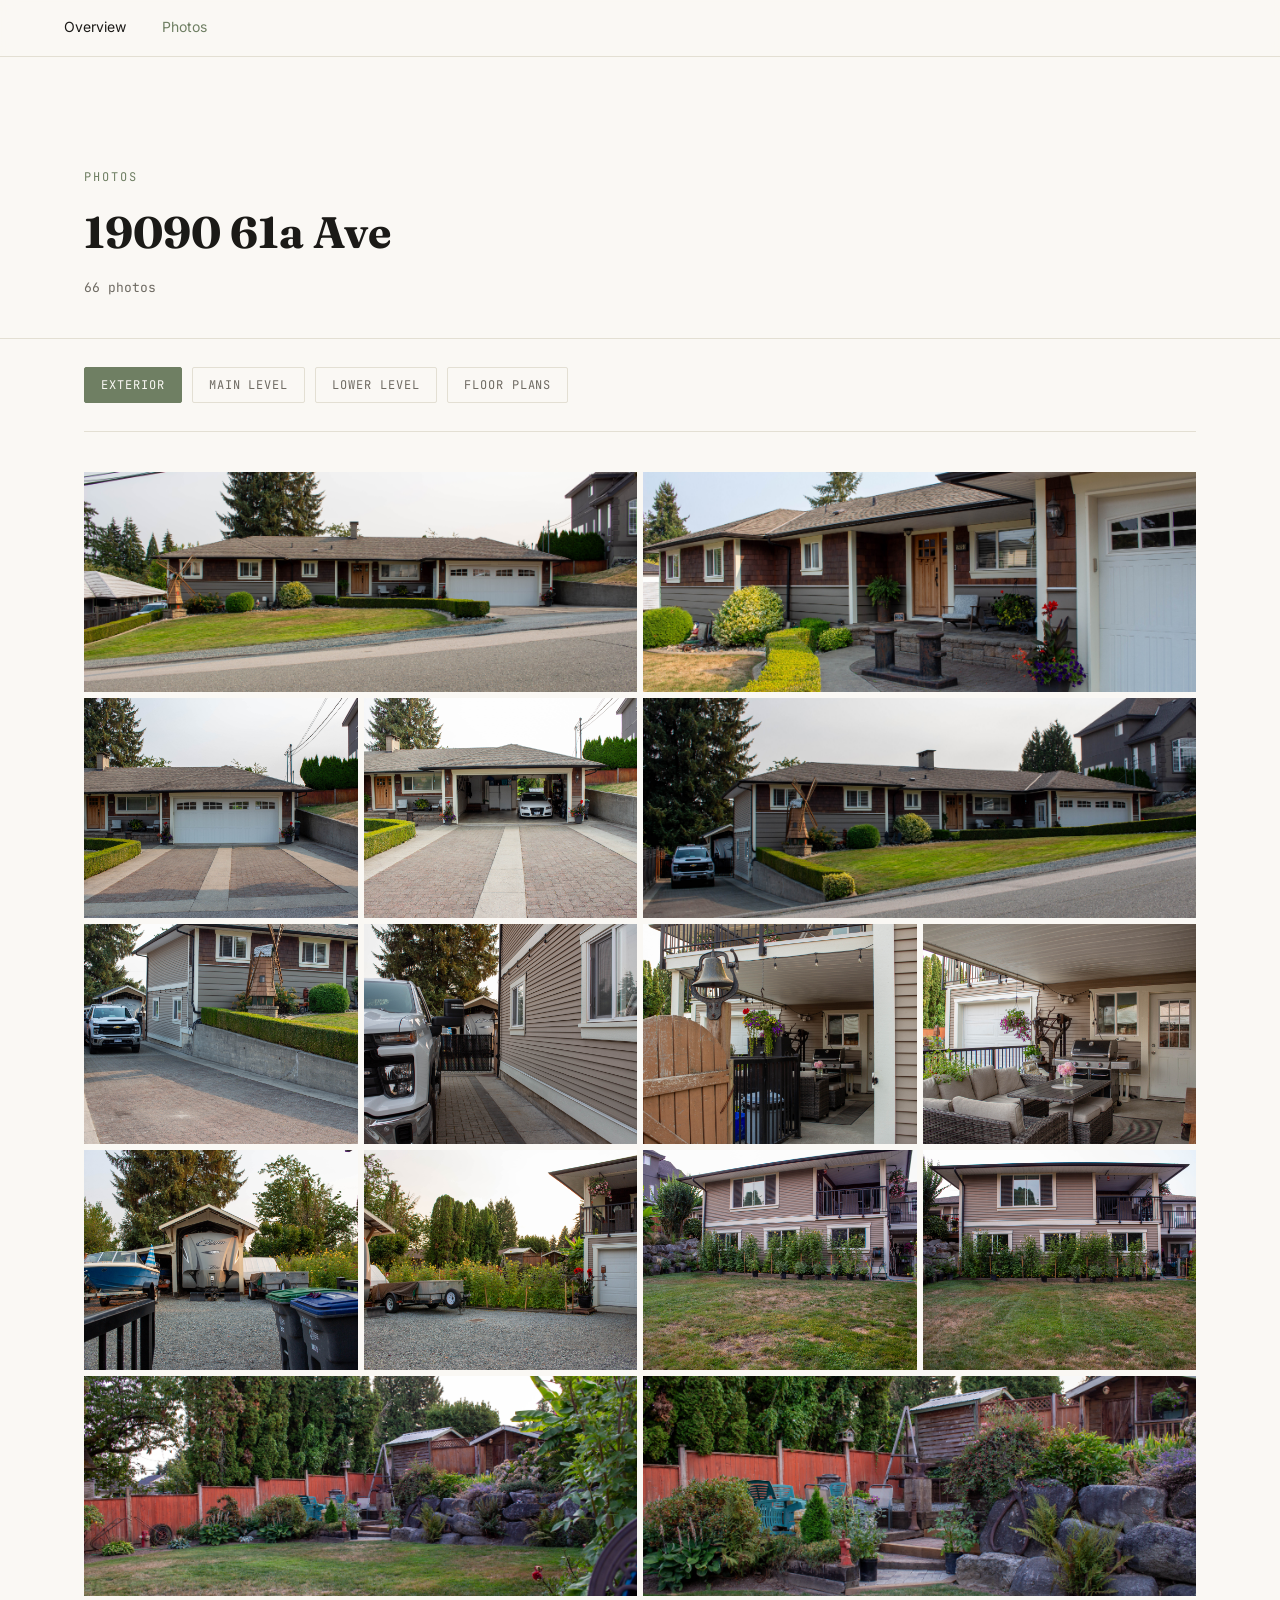
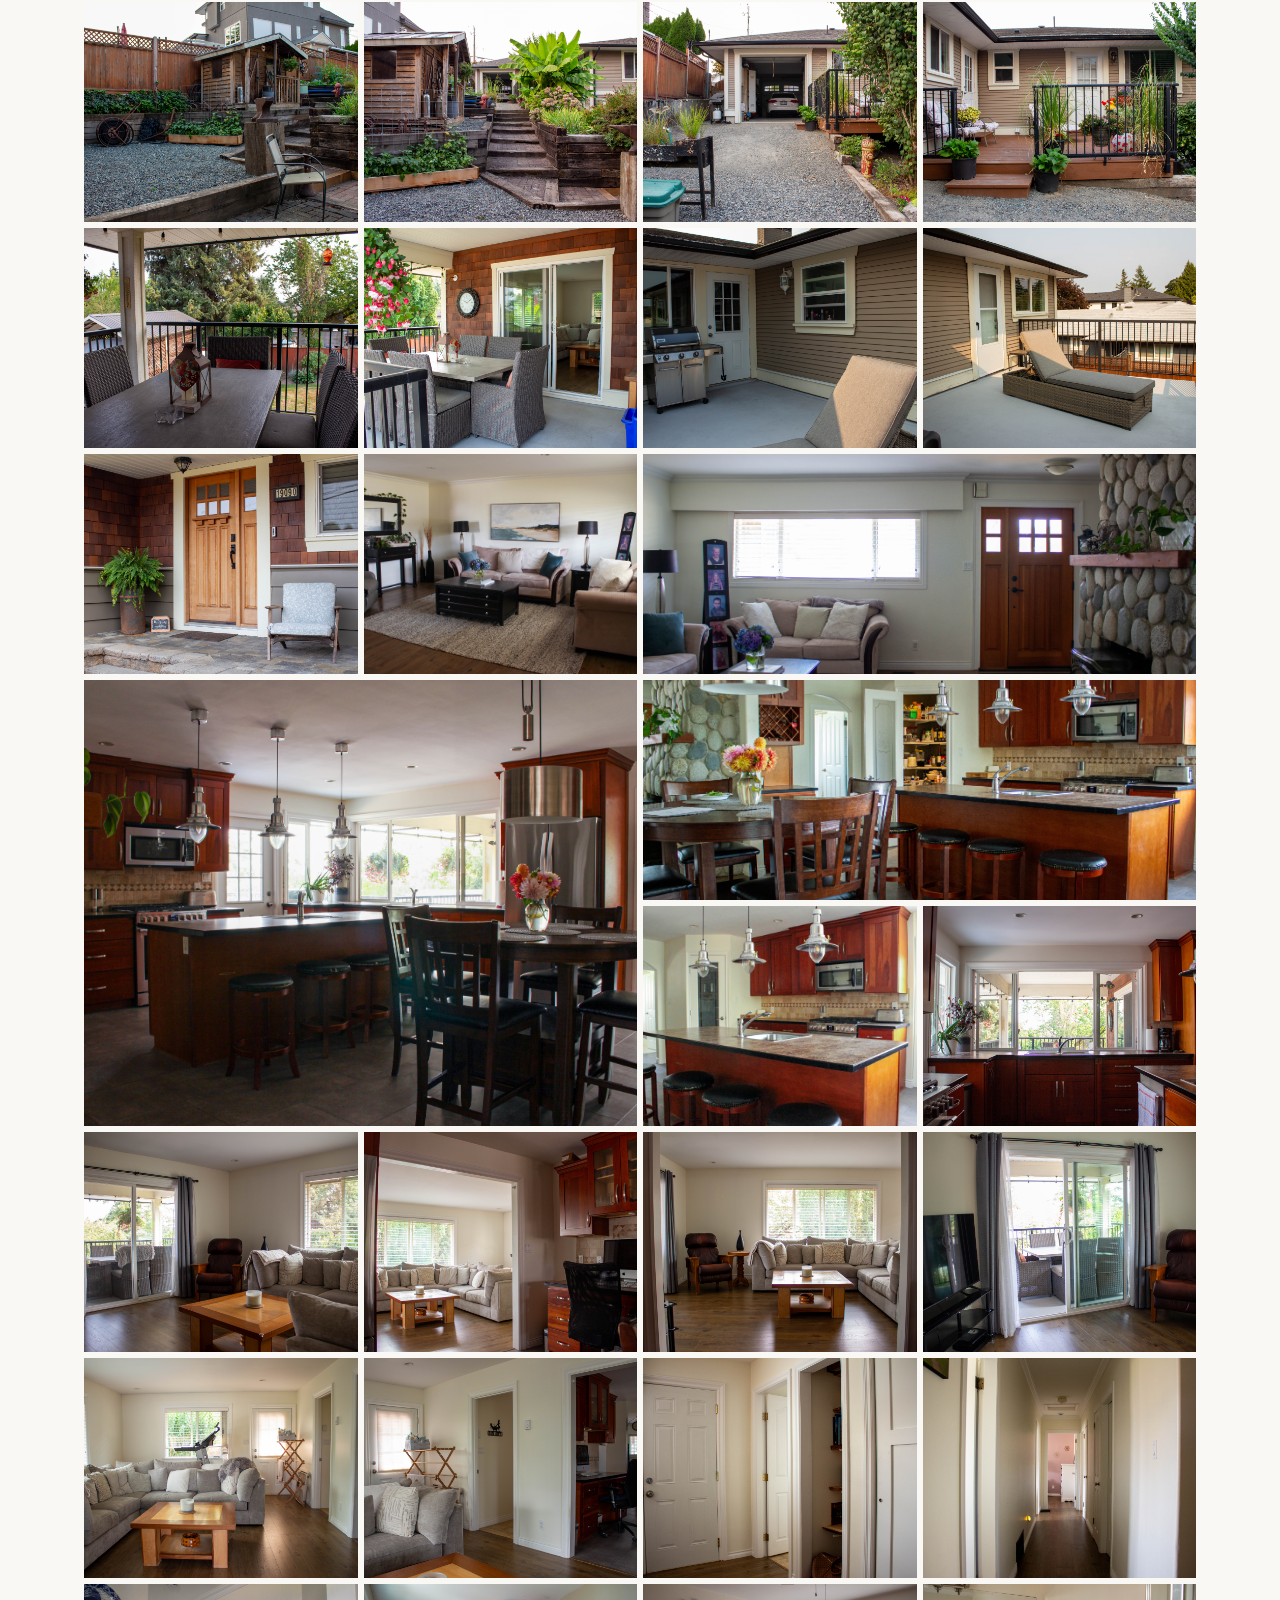
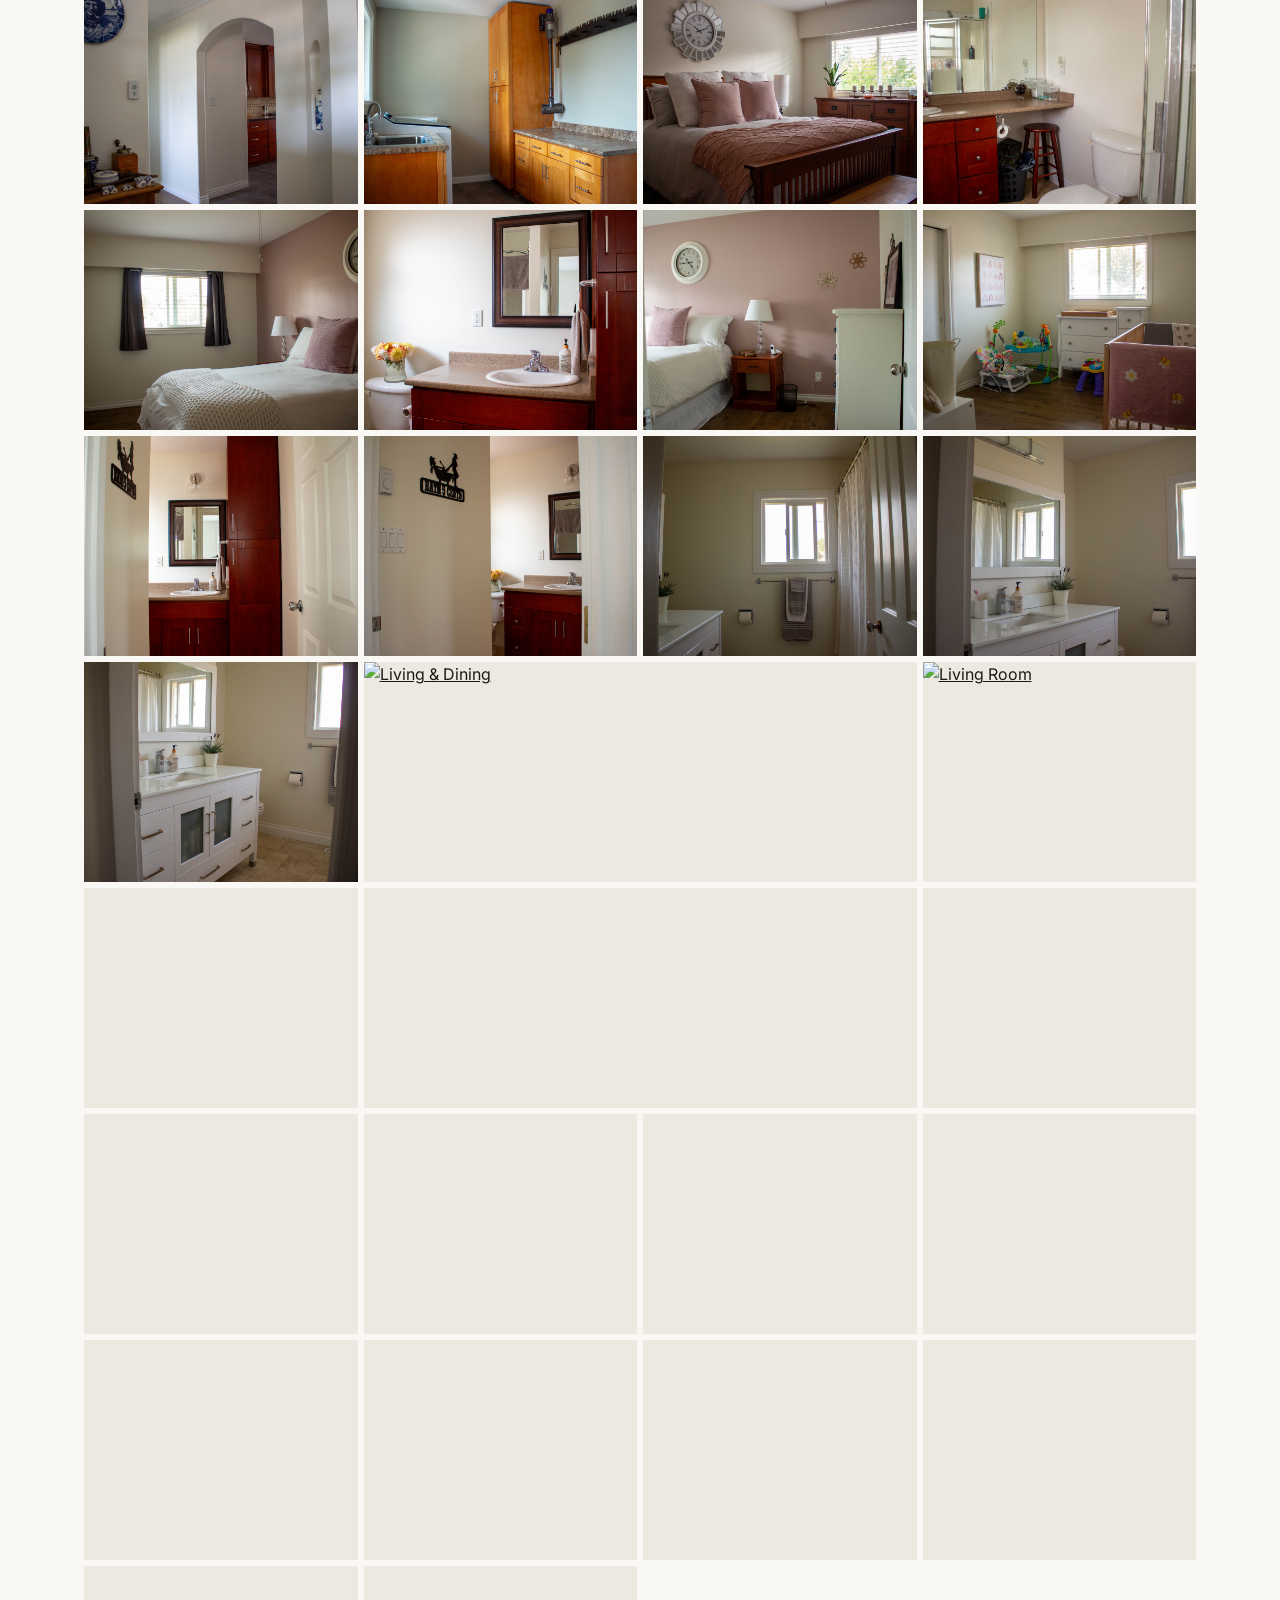
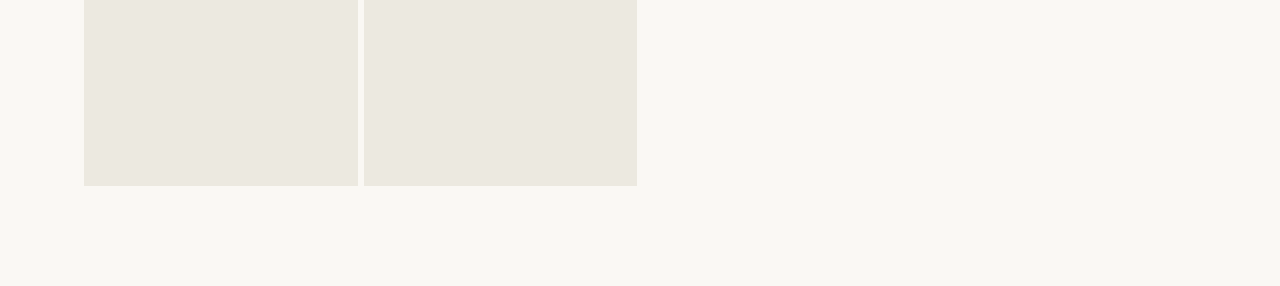
==== commit 117926f9: "test" ====
--- a/photos.html
+++ b/photos.html
@@ -3,10 +3,10 @@
   <head>
     <meta charset="UTF-8" />
     <meta name="viewport" content="width=device-width, initial-scale=1.0" />
-    <title>Photos — 4128 Aspenwood Terrace</title>
+    <title>Photos — 19090 61a Ave</title>
     <meta
       name="description"
-      content="Full photo walkthrough of 4128 Aspenwood Terrace, Langley, BC."
+      content="Full photo walkthrough of 19090 61a Ave, Surrey, BC."
     />
     <link rel="preconnect" href="https://fonts.googleapis.com" />
     <link rel="preconnect" href="https://fonts.gstatic.com" crossorigin />
@@ -18,7 +18,6 @@
   </head>
   <body>
     <header class="site-header is-solid" id="siteHeader">
-      <a href="index.html" class="mark">Aspenwood&nbsp;Terrace</a>
       <button
         class="nav-toggle"
         id="navToggle"
@@ -42,7 +41,7 @@
     <section class="photos-hero">
       <div class="wrap">
         <div class="eyebrow">Photos</div>
-        <h1 class="addr-line">4128 Aspenwood Terrace</h1>
+        <h1 class="addr-line">19090 61a Ave</h1>
         <div class="count">66 photos</div>
       </div>
     </section>
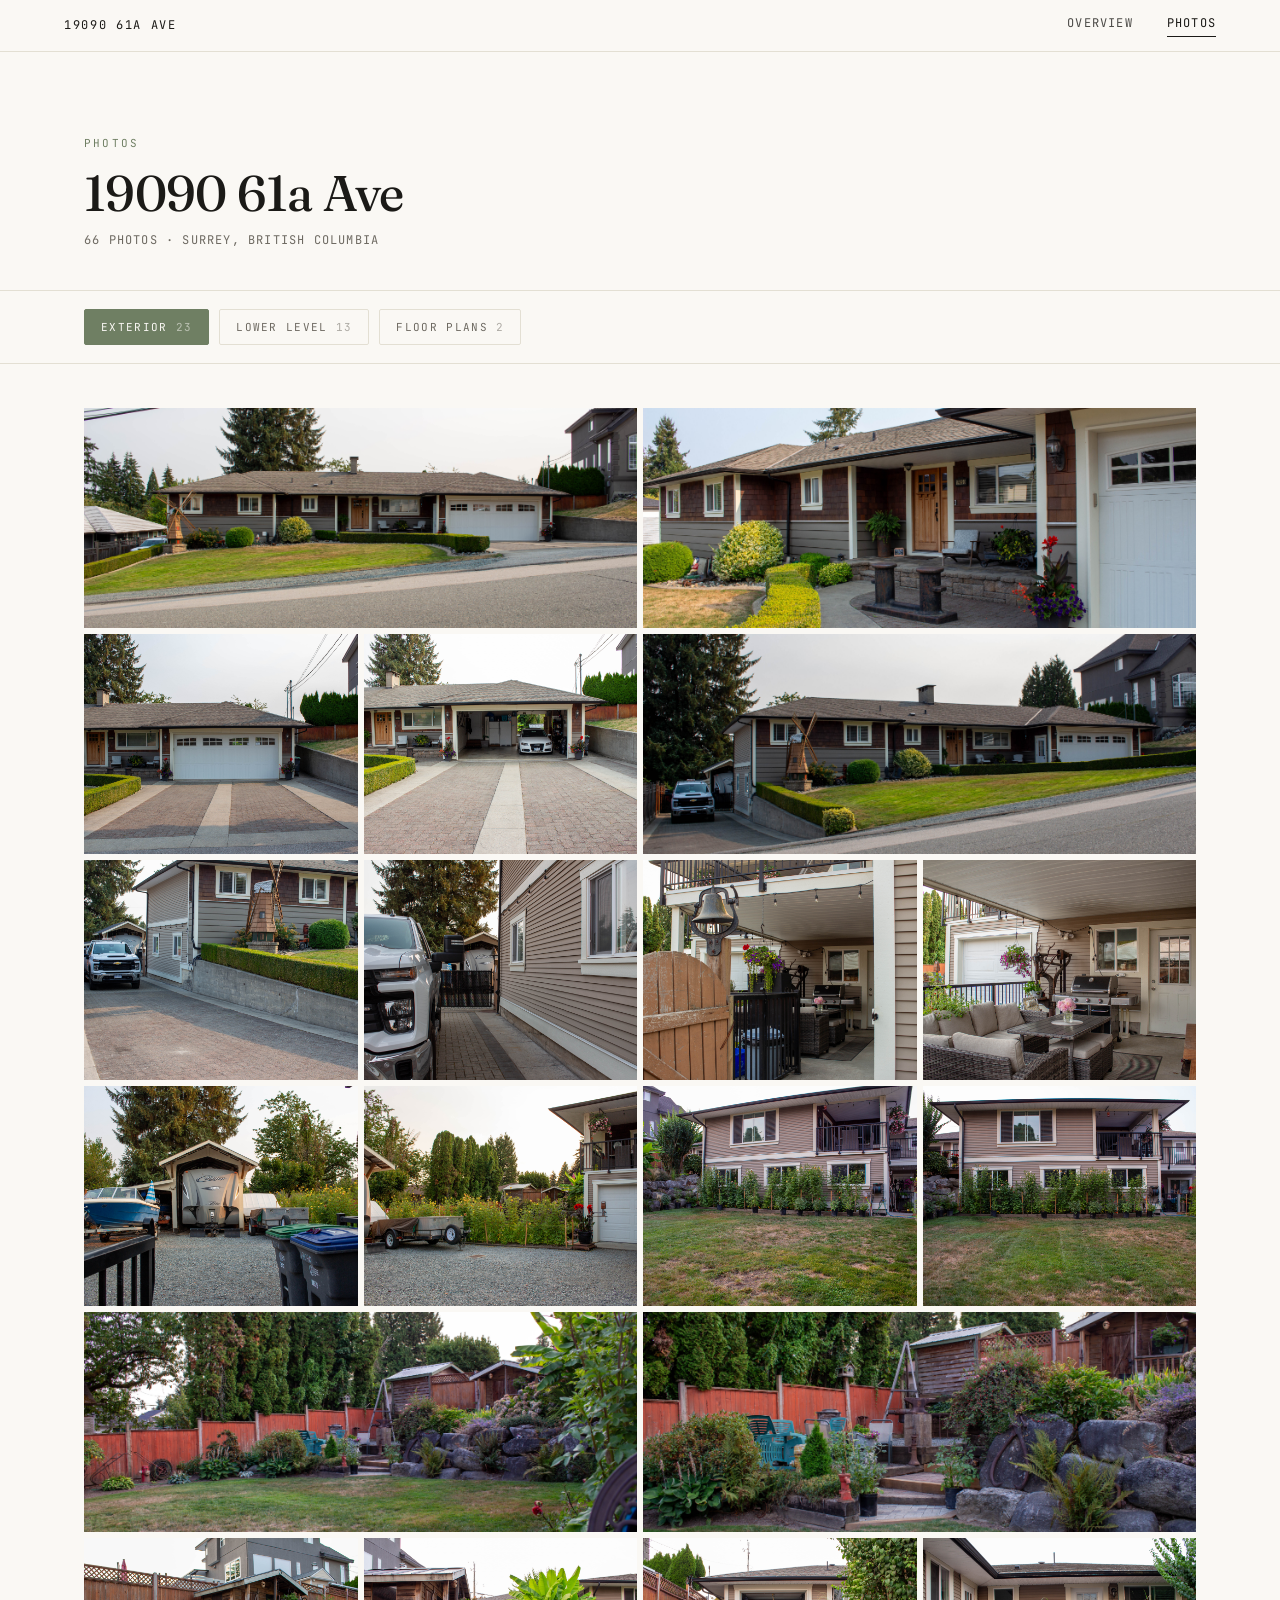
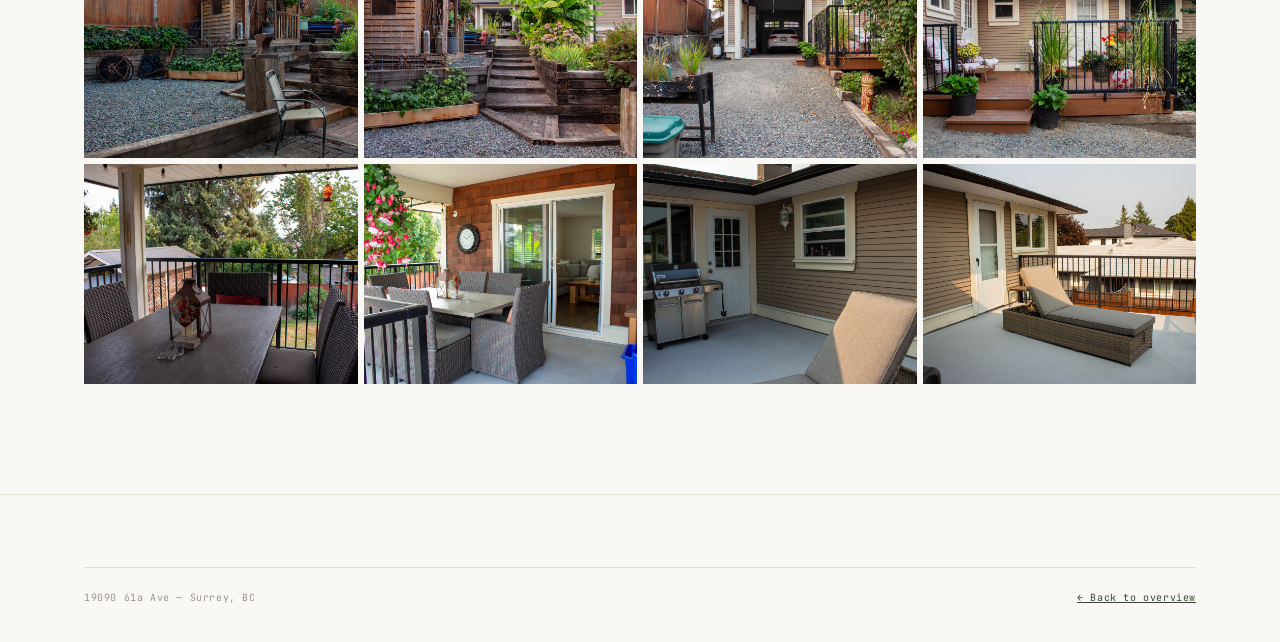
==== commit 5d1fa226: "test" ====
--- a/photos.html
+++ b/photos.html
@@ -18,21 +18,8 @@
   </head>
   <body>
     <header class="site-header is-solid" id="siteHeader">
-      <button
-        class="nav-toggle"
-        id="navToggle"
-        aria-label="Toggle menu"
-        aria-expanded="false"
-      >
-        <svg width="22" height="16" viewBox="0 0 22 16" fill="none">
-          <path
-            d="M0 1H22M0 8H22M0 15H22"
-            stroke="currentColor"
-            stroke-width="1.4"
-          />
-        </svg>
-      </button>
-      <nav class="site-nav" id="siteNav">
+      <a href="index.html" class="mark">19090 61A Ave</a>
+      <nav class="site-nav">
         <a href="index.html">Overview</a>
         <a href="photos.html" class="current">Photos</a>
       </nav>
@@ -41,21 +28,27 @@
     <section class="photos-hero">
       <div class="wrap">
         <div class="eyebrow">Photos</div>
-        <h1 class="addr-line">19090 61a Ave</h1>
-        <div class="count">66 photos</div>
+        <h1>19090 61a Ave</h1>
+        <div class="count">66 photos · Surrey, British Columbia</div>
       </div>
     </section>
 
-    <div class="wrap">
-      <div class="filters" id="filters">
-        <button class="filter-btn active" data-filter="exterior">
-          Exterior
-        </button>
-        <button class="filter-btn" data-filter="main-level">Main Level</button>
-        <button class="filter-btn" data-filter="lower-level">
-          Lower Level
-        </button>
-        <button class="filter-btn" data-filter="floorplans">Floor Plans</button>
+    <div class="filter-bar">
+      <div class="wrap">
+        <div class="filters" id="filters">
+          <button class="filter-btn active" data-filter="exterior">
+            Exterior <span>23</span>
+          </button>
+          <!-- <button class="filter-btn" data-filter="main-level">
+          Main Level <span>28</span>
+        </button> -->
+          <button class="filter-btn" data-filter="lower-level">
+            Lower Level <span>13</span>
+          </button>
+          <button class="filter-btn" data-filter="floorplans">
+            Floor Plans <span>2</span>
+          </button>
+        </div>
       </div>
     </div>
 
@@ -346,7 +339,7 @@
 
           <a
             href="images/entry.jpg"
-            class="gallery-item"
+            class="gallery-item is-hidden"
             data-category="main-level"
             data-caption="Entry &amp; Foyer"
           >
@@ -360,7 +353,7 @@
 
           <a
             href="images/img-8177.jpg"
-            class="gallery-item"
+            class="gallery-item is-hidden"
             data-category="main-level"
             data-caption="Living Room"
           >
@@ -370,7 +363,7 @@
 
           <a
             href="images/living-02.jpg"
-            class="gallery-item span-2-1"
+            class="gallery-item span-2-1 is-hidden"
             data-category="main-level"
             data-caption="Living Room — Fireplace"
           >
@@ -384,7 +377,7 @@
 
           <a
             href="images/kitchen-01.jpg"
-            class="gallery-item span-2-2"
+            class="gallery-item span-2-2 is-hidden"
             data-category="main-level"
             data-caption="Kitchen"
           >
@@ -394,7 +387,7 @@
 
           <a
             href="images/img-8235.jpg"
-            class="gallery-item span-2-1"
+            class="gallery-item span-2-1 is-hidden"
             data-category="main-level"
             data-caption="Kitchen &amp; Dining"
           >
@@ -408,7 +401,7 @@
 
           <a
             href="images/kitchen-02.jpg"
-            class="gallery-item"
+            class="gallery-item is-hidden"
             data-category="main-level"
             data-caption="Kitchen — Detail"
           >
@@ -422,7 +415,7 @@
 
           <a
             href="images/img-8211.jpg"
-            class="gallery-item"
+            class="gallery-item is-hidden"
             data-category="main-level"
             data-caption="Kitchen — Window View"
           >
@@ -436,7 +429,7 @@
 
           <a
             href="images/living-01.jpg"
-            class="gallery-item"
+            class="gallery-item is-hidden"
             data-category="main-level"
             data-caption="Living Room"
           >
@@ -446,7 +439,7 @@
 
           <a
             href="images/img-8219.jpg"
-            class="gallery-item"
+            class="gallery-item is-hidden"
             data-category="main-level"
             data-caption="Living Room — Office Nook"
           >
@@ -460,7 +453,7 @@
 
           <a
             href="images/img-8222.jpg"
-            class="gallery-item"
+            class="gallery-item is-hidden"
             data-category="main-level"
             data-caption="Living Room"
           >
@@ -470,7 +463,7 @@
 
           <a
             href="images/img-8267.jpg"
-            class="gallery-item"
+            class="gallery-item is-hidden"
             data-category="main-level"
             data-caption="Living Room — Fireplace"
           >
@@ -484,7 +477,7 @@
 
           <a
             href="images/img-8276.jpg"
-            class="gallery-item"
+            class="gallery-item is-hidden"
             data-category="main-level"
             data-caption="Living Room"
           >
@@ -494,7 +487,7 @@
 
           <a
             href="images/img-8227.jpg"
-            class="gallery-item"
+            class="gallery-item is-hidden"
             data-category="main-level"
             data-caption="Hallway — Office Nook"
           >
@@ -508,7 +501,7 @@
 
           <a
             href="images/img-8247.jpg"
-            class="gallery-item"
+            class="gallery-item is-hidden"
             data-category="main-level"
             data-caption="Hallway"
           >
@@ -518,7 +511,7 @@
 
           <a
             href="images/img-8254.jpg"
-            class="gallery-item"
+            class="gallery-item is-hidden"
             data-category="main-level"
             data-caption="Hallway"
           >
@@ -528,7 +521,7 @@
 
           <a
             href="images/img-8256.jpg"
-            class="gallery-item"
+            class="gallery-item is-hidden"
             data-category="main-level"
             data-caption="Entry Hall"
           >
@@ -538,7 +531,7 @@
 
           <a
             href="images/img-8239.jpg"
-            class="gallery-item"
+            class="gallery-item is-hidden"
             data-category="main-level"
             data-caption="Laundry / Utility"
           >
@@ -552,7 +545,7 @@
 
           <a
             href="images/primary-bed.jpg"
-            class="gallery-item"
+            class="gallery-item is-hidden"
             data-category="main-level"
             data-caption="Primary Bedroom"
           >
@@ -566,7 +559,7 @@
 
           <a
             href="images/primary-bath.jpg"
-            class="gallery-item"
+            class="gallery-item is-hidden"
             data-category="main-level"
             data-caption="Primary Ensuite"
           >
@@ -580,7 +573,7 @@
 
           <a
             href="images/bedroom-02.jpg"
-            class="gallery-item"
+            class="gallery-item is-hidden"
             data-category="main-level"
             data-caption="Bedroom Two"
           >
@@ -590,7 +583,7 @@
 
           <a
             href="images/bathroom-02.jpg"
-            class="gallery-item"
+            class="gallery-item is-hidden"
             data-category="main-level"
             data-caption="Main Bathroom"
           >
@@ -604,7 +597,7 @@
 
           <a
             href="images/img-8248.jpg"
-            class="gallery-item"
+            class="gallery-item is-hidden"
             data-category="main-level"
             data-caption="Bedroom Two"
           >
@@ -614,7 +607,7 @@
 
           <a
             href="images/img-8252.jpg"
-            class="gallery-item"
+            class="gallery-item is-hidden"
             data-category="main-level"
             data-caption="Bedroom / Nursery"
           >
@@ -628,7 +621,7 @@
 
           <a
             href="images/img-8229.jpg"
-            class="gallery-item"
+            class="gallery-item is-hidden"
             data-category="main-level"
             data-caption="Bathroom"
           >
@@ -638,7 +631,7 @@
 
           <a
             href="images/img-8230.jpg"
-            class="gallery-item"
+            class="gallery-item is-hidden"
             data-category="main-level"
             data-caption="Bathroom"
           >
@@ -648,7 +641,7 @@
 
           <a
             href="images/img-8240.jpg"
-            class="gallery-item"
+            class="gallery-item is-hidden"
             data-category="main-level"
             data-caption="Bathroom"
           >
@@ -658,7 +651,7 @@
 
           <a
             href="images/img-8241.jpg"
-            class="gallery-item"
+            class="gallery-item is-hidden"
             data-category="main-level"
             data-caption="Powder Room"
           >
@@ -668,7 +661,7 @@
 
           <a
             href="images/img-8253.jpg"
-            class="gallery-item"
+            class="gallery-item is-hidden"
             data-category="main-level"
             data-caption="Bathroom — Vessel Sink"
           >
@@ -682,7 +675,7 @@
 
           <a
             href="images/lower-level/IMG_4463.jpeg"
-            class="gallery-item span-2-1"
+            class="gallery-item span-2-1 is-hidden"
             data-category="lower-level"
             data-caption="Living &amp; Dining"
           >
@@ -696,7 +689,7 @@
 
           <a
             href="images/lower-level/IMG_4459.jpeg"
-            class="gallery-item"
+            class="gallery-item is-hidden"
             data-category="lower-level"
             data-caption="Living Room"
           >
@@ -710,7 +703,7 @@
 
           <a
             href="images/lower-level/IMG_4461.jpeg"
-            class="gallery-item"
+            class="gallery-item is-hidden"
             data-category="lower-level"
             data-caption="Living Room — Alternate View"
           >
@@ -724,7 +717,7 @@
 
           <a
             href="images/lower-level/IMG_4457.jpeg"
-            class="gallery-item span-2-1"
+            class="gallery-item span-2-1 is-hidden"
             data-category="lower-level"
             data-caption="Kitchen &amp; Dining"
           >
@@ -738,7 +731,7 @@
 
           <a
             href="images/lower-level/IMG_4460.jpeg"
-            class="gallery-item"
+            class="gallery-item is-hidden"
             data-category="lower-level"
             data-caption="Kitchen"
           >
@@ -752,7 +745,7 @@
 
           <a
             href="images/lower-level/IMG_4440.jpeg"
-            class="gallery-item"
+            class="gallery-item is-hidden"
             data-category="lower-level"
             data-caption="Main Bedroom"
           >
@@ -766,7 +759,7 @@
 
           <a
             href="images/lower-level/IMG_4445.jpeg"
-            class="gallery-item"
+            class="gallery-item is-hidden"
             data-category="lower-level"
             data-caption="Main Bedroom — Alternate View 1"
           >
@@ -780,7 +773,7 @@
 
           <a
             href="images/lower-level/IMG_4464.PNG"
-            class="gallery-item"
+            class="gallery-item is-hidden"
             data-category="lower-level"
             data-caption="Spare Bedroom — Alternate View"
           >
@@ -794,7 +787,7 @@
 
           <a
             href="images/lower-level/IMG_4465.PNG"
-            class="gallery-item"
+            class="gallery-item is-hidden"
             data-category="lower-level"
             data-caption="Spare Bedroom - Alternate View"
           >
@@ -808,7 +801,7 @@
 
           <a
             href="images/lower-level/IMG_4450.jpeg"
-            class="gallery-item"
+            class="gallery-item is-hidden"
             data-category="lower-level"
             data-caption="Bathroom"
           >
@@ -822,7 +815,7 @@
 
           <a
             href="images/lower-level/IMG_4452.jpeg"
-            class="gallery-item"
+            class="gallery-item is-hidden"
             data-category="lower-level"
             data-caption="Bathroom — Alternate View"
           >
@@ -836,7 +829,7 @@
 
           <a
             href="images/lower-level/IMG_4454.jpeg"
-            class="gallery-item"
+            class="gallery-item is-hidden"
             data-category="lower-level"
             data-caption="Laundry / Utility"
           >
@@ -850,7 +843,7 @@
 
           <a
             href="images/lower-level/IMG_4462.jpeg"
-            class="gallery-item"
+            class="gallery-item is-hidden"
             data-category="lower-level"
             data-caption="Storage"
           >
@@ -864,7 +857,7 @@
 
           <a
             href="images/main-floor-plan.png"
-            class="gallery-item"
+            class="gallery-item is-hidden"
             data-category="floorplans"
             data-caption="Main Level Floor Plan"
           >
@@ -878,7 +871,7 @@
 
           <a
             href="images/lower-floor-plan.png"
-            class="gallery-item"
+            class="gallery-item is-hidden"
             data-category="floorplans"
             data-caption="Lower Level Floor Plan"
           >
@@ -907,6 +900,15 @@
       <div class="lightbox-cap" id="lbCap"></div>
     </div>
 
+    <footer class="site-footer">
+      <div class="wrap">
+        <div class="footer-bottom">
+          <span>19090 61a Ave — Surrey, BC</span>
+          <a href="index.html">← Back to overview</a>
+        </div>
+      </div>
+    </footer>
+
     <script src="script.js"></script>
   </body>
 </html>
--- a/styles.css
+++ b/styles.css
@@ -1,6 +1,5 @@
 /* ============================================================
-   4128 ASPENWOOD TERRACE — property listing
-   Design tokens
+   19090 61A AVE — Surrey, BC
    ============================================================ */
 
 :root {
@@ -10,6 +9,8 @@
   --graphite:   #6E6A62;
   --graphite-2: #9B968C;
   --sage:       #6F7F63;
+  --sage-mid:   #9CAE8E;
+  --sage-pale:  #B9C6AC;
   --sage-deep:  #3C4636;
   --line:       #E3DFD3;
   --line-soft:  #ECE9E0;
@@ -45,13 +46,12 @@
   -webkit-font-smoothing: antialiased;
 }
 
-a { color: inherit; }
+a { color: var(--sage-deep); }
+a:hover { color: var(--sage); }
 img { display: block; max-width: 100%; }
-
-:focus-visible {
-  outline: 2px solid var(--sage);
-  outline-offset: 3px;
-}
+strong { font-weight: 500; color: var(--ink); }
+
+:focus-visible { outline: 2px solid var(--sage); outline-offset: 3px; }
 
 .wrap {
   max-width: var(--max);
@@ -62,8 +62,8 @@
 
 .eyebrow {
   font-family: var(--mono);
-  font-size: 12px;
-  letter-spacing: 0.16em;
+  font-size: 11px;
+  letter-spacing: 0.2em;
   text-transform: uppercase;
   color: var(--sage);
 }
@@ -74,85 +74,70 @@
   position: fixed;
   top: 0; left: 0; right: 0;
   z-index: 100;
-  padding: 22px var(--gutter);
+  padding: 20px var(--gutter);
   display: flex;
   align-items: center;
   justify-content: space-between;
+  gap: 24px;
   background: transparent;
-  transition: background-color 0.3s ease, border-color 0.3s ease, padding 0.3s ease;
   border-bottom: 1px solid transparent;
+  color: var(--paper);
+  transition: background-color 0.3s ease, border-color 0.3s ease, color 0.3s ease, padding 0.3s ease;
 }
 
 .site-header.is-scrolled,
 .site-header.is-solid {
-  background: rgba(250, 248, 244, 0.92);
+  background: rgba(250, 248, 244, 0.94);
   backdrop-filter: blur(8px);
   border-bottom-color: var(--line);
-  padding-top: 16px;
-  padding-bottom: 16px;
-}
-
-.site-header .mark {
-  font-family: var(--mono);
-  font-size: 13px;
+  color: var(--ink);
+  padding-top: 14px;
+  padding-bottom: 14px;
+}
+
+.site-header .mark,
+.site-nav a {
+  font-family: var(--mono);
+  font-size: 12px;
+  letter-spacing: 0.14em;
+  text-transform: uppercase;
+  text-decoration: none;
+  color: inherit;
+}
+
+.site-nav {
+  display: flex;
+  align-items: center;
+  gap: clamp(18px, 3vw, 34px);
+}
+
+.site-nav a {
   letter-spacing: 0.1em;
-  text-transform: uppercase;
-  text-decoration: none;
-  color: var(--ink);
-}
-
-.site-header.is-solid .mark,
-.site-header:not(.on-hero) .mark { color: var(--ink); }
-
-.on-hero:not(.is-scrolled) .mark { color: var(--paper); }
-
-.site-nav {
-  display: flex;
-  align-items: center;
-  gap: 36px;
-}
-
-.site-nav a {
-  font-size: 14px;
-  text-decoration: none;
-  color: var(--ink);
-  position: relative;
-  padding-bottom: 2px;
-}
-
-.on-hero:not(.is-scrolled) .site-nav a { color: var(--paper); }
-.on-hero:not(.is-scrolled) .site-nav a.inquire { border-color: rgba(255,255,255,0.5); }
-
-.site-nav a.current { color: var(--sage); }
-.on-hero:not(.is-scrolled) .site-nav a.current { color: #E7ECE1; }
-
-.site-nav a.inquire {
-  border: 1px solid var(--line);
-  padding: 8px 16px;
-  border-radius: 2px;
-}
-
-.nav-toggle {
-  display: none;
-  background: none;
-  border: none;
-  cursor: pointer;
-  padding: 8px;
-  color: inherit;
+  padding-bottom: 3px;
+  border-bottom: 1px solid transparent;
+  opacity: 0.78;
+}
+
+.site-nav a:hover { opacity: 1; }
+
+.site-nav a.current {
+  border-bottom-color: currentColor;
+  opacity: 1;
 }
 
 /* ---------------- Hero ---------------- */
 
 .hero {
   position: relative;
-  height: 92vh;
+  height: min(92vh, 900px);
   min-height: 560px;
   display: flex;
   align-items: flex-end;
   overflow: hidden;
-}
-
-.hero img {
+  background: var(--line-soft);
+}
+
+.hero > img {
   position: absolute;
   inset: 0;
   width: 100%;
@@ -164,60 +149,77 @@
   content: "";
   position: absolute;
   inset: 0;
-  background: linear-gradient(180deg, rgba(27,26,23,0.05) 0%, rgba(27,26,23,0.15) 45%, rgba(27,26,23,0.72) 100%);
+  background: linear-gradient(180deg, rgba(27,26,23,0.04) 0%, rgba(27,26,23,0.16) 42%, rgba(27,26,23,0.74) 100%);
 }
 
 .hero-content {
   position: relative;
   z-index: 2;
   width: 100%;
-  padding: 0 var(--gutter) 56px;
+  max-width: var(--max);
+  margin: 0 auto;
+  padding: 0 var(--gutter) clamp(44px, 6vh, 72px);
   color: var(--paper);
+  display: flex;
+  flex-direction: column;
+  align-items: flex-start;
 }
 
 .hero-eyebrow {
   font-family: var(--mono);
-  font-size: 12px;
-  letter-spacing: 0.16em;
+  font-size: 11px;
+  letter-spacing: 0.2em;
   text-transform: uppercase;
   color: #D7DED1;
-  margin-bottom: 14px;
+  margin-bottom: 18px;
 }
 
 .hero h1 {
   font-family: var(--display);
-  font-weight: 480;
-  font-size: clamp(38px, 6vw, 76px);
-  line-height: 1.04;
-  margin: 0 0 14px;
-  max-width: 16ch;
+  font-weight: 460;
+  font-size: clamp(40px, 6.4vw, 82px);
+  line-height: 0.98;
+  letter-spacing: -0.015em;
+  margin: 0;
+  max-width: 14ch;
+  text-wrap: balance;
+}
+
+.hero-rule {
+  width: 56px;
+  height: 1px;
+  background: var(--sage-mid);
+  margin: 26px 0 20px;
 }
 
 .hero-meta {
   display: flex;
-  align-items: baseline;
-  gap: 20px;
   flex-wrap: wrap;
-  font-family: var(--mono);
-  font-size: 15px;
-}
-
-.hero-price {
-  font-family: var(--display);
-  font-size: 24px;
-  font-weight: 500;
+  align-items: center;
+  gap: clamp(16px, 2.4vw, 30px);
+  font-family: var(--mono);
+  font-size: 13px;
+  letter-spacing: 0.1em;
+  text-transform: uppercase;
+  color: rgba(255,255,255,0.9);
+}
+
+.hero-meta .rule {
+  width: 1px;
+  height: 12px;
+  background: rgba(255,255,255,0.35);
 }
 
 .hero-scroll {
   position: absolute;
   right: var(--gutter);
-  bottom: 30px;
+  bottom: 28px;
   z-index: 2;
   color: var(--paper);
-  opacity: 0.75;
-  font-family: var(--mono);
-  font-size: 11px;
-  letter-spacing: 0.14em;
+  opacity: 0.7;
+  font-family: var(--mono);
+  font-size: 10px;
+  letter-spacing: 0.18em;
   text-transform: uppercase;
   display: flex;
   align-items: center;
@@ -238,12 +240,13 @@
   100% { transform: scaleY(0); transform-origin: bottom; }
 }
 
-/* ---------------- Spec strip (signature element) ---------------- */
+/* ---------------- Spec strip ---------------- */
 
 .spec-strip {
   border-top: 1px solid var(--line);
   border-bottom: 1px solid var(--line);
   background: var(--stone);
+  margin-top: clamp(40px, 6vw, 72px);
 }
 
 .spec-strip .wrap {
@@ -252,122 +255,152 @@
 }
 
 .spec {
-  padding: 24px;
+  padding: 26px 24px;
   border-left: 1px solid var(--line);
-  position: relative;
-}
-
-/* first column of the (single) row has no left divider */
-.spec:nth-child(6n+1) { border-left: none; }
-
-.spec::before {
-  content: "";
-  position: absolute;
-  left: -1px;
-  top: 24px;
-  width: 8px;
-  height: 1px;
-  background: var(--sage);
-}
-.spec:nth-child(6n+1)::before { display: none; }
+}
+
+.spec:first-child { padding-left: 0; border-left: none; }
 
 .spec .num {
-  font-family: var(--mono);
-  font-size: clamp(20px, 2.4vw, 26px);
-  color: var(--ink);
   display: block;
+  font-family: var(--mono);
+  font-size: clamp(21px, 2.4vw, 27px);
   letter-spacing: -0.01em;
 }
 
 .spec .lbl {
-  font-family: var(--mono);
-  font-size: 11px;
-  letter-spacing: 0.14em;
+  display: block;
+  font-family: var(--mono);
+  font-size: 10px;
+  letter-spacing: 0.16em;
   text-transform: uppercase;
   color: var(--graphite);
-  display: block;
-  margin-top: 6px;
+  margin-top: 8px;
 }
 
 /* ---------------- Sections ---------------- */
 
-section { padding: 96px 0; }
-section.tight { padding: 72px 0; }
-
-.section-head {
-  margin-bottom: 44px;
-}
+section { padding: clamp(64px, 9vw, 104px) 0; }
+section.tight { padding: clamp(56px, 7vw, 84px) 0; }
+
+.rule-section {
+  background: var(--paper);
+  border-top: 1px solid var(--line);
+  border-bottom: 1px solid var(--line);
+}
+
+.section-head { margin-bottom: clamp(32px, 4vw, 52px); }
 
 .section-head h2 {
   font-family: var(--display);
   font-weight: 460;
-  font-size: clamp(28px, 3.4vw, 42px);
-  margin: 10px 0 0;
-  max-width: 20ch;
-  line-height: 1.15;
-}
+  font-size: clamp(26px, 3.2vw, 40px);
+  line-height: 1.14;
+  margin: 14px 0 0;
+  max-width: 22ch;
+  text-wrap: balance;
+}
+
+/* Overview */
 
 .overview-grid {
   display: grid;
-  grid-template-columns: 1fr 1fr;
-  gap: 64px;
-}
+  grid-template-columns: repeat(3, 1fr);
+  gap: clamp(32px, 5vw, 72px);
+}
+
+.overview-grid h2 {
+  font-family: var(--display);
+  font-weight: 460;
+  font-size: clamp(28px, 3.6vw, 44px);
+  line-height: 1.12;
+  letter-spacing: -0.01em;
+  margin: 16px 0 0;
+  max-width: 20ch;
+  text-wrap: balance;
+}
+
+.overview-grid p {
+  color: var(--graphite);
+  margin: 0 0 18px;
+  text-wrap: pretty;
+}
+
+.overview-grid p:last-child { margin-bottom: 0; }
 
 .overview-grid .lede {
   font-family: var(--display);
   font-style: italic;
   font-weight: 400;
-  font-size: 22px;
+  font-size: clamp(19px, 2.1vw, 23px);
   line-height: 1.5;
-  color: var(--ink);
-  margin: 0 0 20px;
-}
-
-.overview-grid p {
-  color: var(--graphite);
-  font-size: 16px;
-  margin: 0 0 18px;
-}
-
-.overview-grid p:last-child { margin-bottom: 0; }
+  color: var(--sage-deep);
+  margin: 28px 0 0;
+  max-width: 26ch;
+}
+
+/* Dark band (development potential / gallery teaser) */
+
+.band {
+  background: var(--sage-deep);
+  color: #EFEFE8;
+}
+
+.band .eyebrow { color: var(--sage-pale); }
+
+.band h2 {
+  font-family: var(--display);
+  font-weight: 460;
+  font-size: clamp(26px, 3.2vw, 38px);
+  line-height: 1.14;
+  margin: 16px 0 0;
+  max-width: 20ch;
+  color: var(--stone);
+}
+
+.band p {
+  margin: 0 0 16px;
+  color: rgba(239,239,232,0.82);
+  text-wrap: pretty;
+}
+
+.band p:last-child { margin-bottom: 0; }
+
+.band strong { color: var(--stone); }
+
+.band-grid {
+  display: grid;
+  grid-template-columns: repeat(2, 1fr);
+  gap: clamp(28px, 4vw, 64px);
+  align-items: start;
+}
 
 /* Features */
-
-.features {
-  background: var(--paper);
-  border-top: 1px solid var(--line);
-  border-bottom: 1px solid var(--line);
-}
 
 .feature-groups {
   display: grid;
   grid-template-columns: repeat(3, 1fr);
-  gap: 48px;
+  gap: clamp(28px, 3.5vw, 52px);
 }
 
 .feature-group h3 {
   font-family: var(--mono);
-  font-size: 12px;
-  letter-spacing: 0.14em;
+  font-size: 11px;
+  letter-spacing: 0.16em;
   text-transform: uppercase;
   color: var(--sage);
-  margin: 0 0 20px;
+  margin: 0 0 18px;
   padding-bottom: 14px;
   border-bottom: 1px solid var(--line);
 }
 
-.feature-group ul {
-  list-style: none;
-  margin: 0;
-  padding: 0;
-}
+.feature-group ul { list-style: none; margin: 0; padding: 0; }
 
 .feature-group li {
   position: relative;
   padding: 11px 0 11px 18px;
   border-bottom: 1px solid var(--line-soft);
   font-size: 15px;
-  color: var(--ink);
 }
 
 .feature-group li:last-child { border-bottom: none; }
@@ -386,151 +419,192 @@
 
 .location {
   display: grid;
-  grid-template-columns: 0.9fr 1.1fr;
-  gap: 64px;
+  grid-template-columns: repeat(2, 1fr);
+  gap: clamp(32px, 5vw, 64px);
   align-items: center;
 }
 
-.location p {
-  color: var(--graphite);
-  margin: 0 0 16px;
-}
-
-.location-facts {
-  border-top: 1px solid var(--line);
-  margin-top: 24px;
-}
-
-.location-facts .row {
-  display: flex;
-  justify-content: space-between;
-  padding: 12px 0;
-  border-bottom: 1px solid var(--line);
-  font-size: 14px;
-}
-
-.location-facts .row span:first-child {
-  color: var(--graphite);
-}
-
-.location-facts .row span:last-child {
-  font-family: var(--mono);
-  color: var(--ink);
-}
-
-.location-image {
-  aspect-ratio: 4/5;
-  overflow: hidden;
-  border-radius: 2px;
-}
-
-.location-image img { width: 100%; height: 100%; object-fit: cover; }
-
-/* Photos teaser (on index) */
-
-.photos-teaser {
-  background: var(--sage-deep);
-  color: #EFEFE8;
-}
-
-.photos-teaser .wrap {
-  display: flex;
-  justify-content: space-between;
-  align-items: flex-end;
-  gap: 40px;
-  flex-wrap: wrap;
-}
-
-.photos-teaser h2 {
+.location h2 {
   font-family: var(--display);
   font-weight: 460;
   font-size: clamp(26px, 3.2vw, 38px);
-  margin: 10px 0 0;
-  color: #FAF8F4;
-}
-
-.photos-teaser .eyebrow { color: #B9C6AC; }
+  line-height: 1.14;
+  margin: 14px 0 18px;
+  max-width: 22ch;
+}
+
+.location p { color: var(--graphite); margin: 0; text-wrap: pretty; }
+
+.location-facts {
+  border-top: 1px solid var(--line);
+  margin-top: 26px;
+}
+
+.location-facts .row {
+  display: flex;
+  justify-content: space-between;
+  gap: 16px;
+  padding: 13px 0;
+  border-bottom: 1px solid var(--line);
+  font-size: 14px;
+}
+
+.location-facts .row span:first-child { color: var(--graphite); }
+.location-facts .row span:last-child { font-family: var(--mono); }
+
+.location-image {
+  aspect-ratio: 4 / 5;
+  overflow: hidden;
+  border-radius: 2px;
+  background: var(--line-soft);
+}
+
+.location-image img { width: 100%; height: 100%; object-fit: cover; }
+
+.map-block {
+  margin-top: clamp(32px, 4vw, 56px);
+  border: 1px solid var(--line);
+  border-radius: 2px;
+  overflow: hidden;
+  background: var(--line-soft);
+}
+
+.map-block .map-frame { aspect-ratio: 21 / 9; }
+.map-block img { width: 100%; height: 100%; object-fit: cover; }
+
+.map-block .cap {
+  background: var(--stone);
+  border-top: 1px solid var(--line);
+  padding: 14px 18px;
+  font-family: var(--mono);
+  font-size: 10px;
+  letter-spacing: 0.16em;
+  text-transform: uppercase;
+  color: var(--graphite);
+}
+
+/* Floor plans */
+
+.plan-grid {
+  display: grid;
+  grid-template-columns: repeat(2, 1fr);
+  gap: clamp(20px, 3vw, 40px);
+}
+
+.plan-card { text-decoration: none; color: inherit; display: block; }
+
+.plan-card .sheet {
+  border: 1px solid var(--line);
+  border-radius: 2px;
+  background: var(--stone);
+  padding: clamp(16px, 2.5vw, 28px);
+  transition: border-color 0.2s ease;
+}
+
+.plan-card:hover .sheet { border-color: var(--sage); }
+
+.plan-card .meta {
+  display: flex;
+  justify-content: space-between;
+  align-items: baseline;
+  gap: 12px;
+  margin-top: 14px;
+  font-family: var(--mono);
+  font-size: 11px;
+  letter-spacing: 0.14em;
+  text-transform: uppercase;
+}
+
+.plan-card .meta span:last-child { color: var(--sage); }
+
+/* Gallery teaser */
+
+.teaser-head {
+  display: flex;
+  justify-content: space-between;
+  align-items: flex-end;
+  gap: 32px;
+  flex-wrap: wrap;
+}
 
 .btn {
   display: inline-flex;
   align-items: center;
   gap: 10px;
   font-family: var(--mono);
-  font-size: 13px;
-  letter-spacing: 0.06em;
+  font-size: 12px;
+  letter-spacing: 0.1em;
   text-transform: uppercase;
   text-decoration: none;
   color: var(--stone);
   background: var(--sage);
   padding: 15px 26px;
   border-radius: 2px;
-  border: 1px solid var(--sage);
-  transition: background-color 0.2s ease, color 0.2s ease;
+  border: 1px solid rgba(250,248,244,0.4);
+  transition: background-color 0.2s ease;
   white-space: nowrap;
 }
 
 .btn:hover { background: transparent; color: var(--stone); }
-
-.photos-teaser .btn { border-color: rgba(250,248,244,0.4); }
 
 .teaser-strip {
   display: grid;
   grid-template-columns: repeat(6, 1fr);
   gap: 2px;
-  margin-top: 40px;
+  margin-top: clamp(28px, 4vw, 44px);
 }
 
 .teaser-strip img {
   width: 100%;
-  height: 110px;
+  height: 120px;
   object-fit: cover;
-  opacity: 0.9;
+  opacity: 0.92;
+  background: #2F3A2A;
 }
 
 /* ---------------- Footer ---------------- */
 
-.site-footer {
-  border-top: 1px solid var(--line);
-  padding: 56px 0 40px;
-}
+.site-footer { padding: clamp(48px, 6vw, 72px) 0 36px; border-top: 1px solid var(--line); }
 
 .footer-grid {
   display: grid;
-  grid-template-columns: 1.2fr 1fr 1fr;
-  gap: 40px;
-  margin-bottom: 40px;
+  grid-template-columns: repeat(3, 1fr);
+  gap: clamp(24px, 4vw, 48px);
+  padding-bottom: 32px;
+}
+
+.footer-grid .addr {
+  font-family: var(--display);
+  font-size: 22px;
+  margin: 0 0 6px;
 }
 
 .footer-grid h4 {
   font-family: var(--mono);
-  font-size: 11px;
-  letter-spacing: 0.14em;
+  font-size: 10px;
+  letter-spacing: 0.16em;
   text-transform: uppercase;
   color: var(--graphite);
   margin: 0 0 14px;
 }
 
-.footer-grid .addr {
-  font-family: var(--display);
-  font-size: 20px;
-  margin: 0 0 6px;
-}
-
-.footer-grid p { margin: 0 0 6px; color: var(--graphite); font-size: 14px; }
-.footer-grid a { text-decoration: none; color: var(--ink); }
-.footer-grid a:hover { color: var(--sage); }
+.footer-grid p { margin: 0; color: var(--graphite); font-size: 14px; text-wrap: pretty; }
+
+.footer-links { display: flex; flex-direction: column; gap: 7px; font-size: 14px; }
+.footer-links a { text-decoration: none; color: var(--ink); }
+.footer-links a:hover { color: var(--sage); }
 
 .footer-bottom {
-  padding-top: 24px;
+  padding-top: 22px;
   border-top: 1px solid var(--line);
   display: flex;
   justify-content: space-between;
-  font-family: var(--mono);
-  font-size: 11px;
-  color: var(--graphite-2);
-  letter-spacing: 0.04em;
   flex-wrap: wrap;
   gap: 8px;
+  font-family: var(--mono);
+  font-size: 10px;
+  letter-spacing: 0.06em;
+  color: var(--graphite-2);
 }
 
 /* ============================================================
@@ -538,45 +612,61 @@
    ============================================================ */
 
 .photos-hero {
-  padding: 168px 0 40px;
+  padding: clamp(120px, 15vh, 168px) 0 clamp(28px, 4vw, 40px);
   border-bottom: 1px solid var(--line);
 }
 
-.photos-hero .addr-line {
+.photos-hero h1 {
   font-family: var(--display);
-  font-size: clamp(28px, 4vw, 44px);
-  margin: 10px 0 0;
+  font-weight: 460;
+  font-size: clamp(30px, 4.4vw, 50px);
+  line-height: 1.04;
+  letter-spacing: -0.015em;
+  margin: 14px 0 0;
 }
 
 .photos-hero .count {
   font-family: var(--mono);
-  font-size: 13px;
+  font-size: 12px;
+  letter-spacing: 0.1em;
+  text-transform: uppercase;
   color: var(--graphite);
-  margin-top: 10px;
+  margin-top: 12px;
+}
+
+.filter-bar {
+  position: sticky;
+  top: 49px;
+  z-index: 60;
+  background: rgba(250, 248, 244, 0.94);
+  backdrop-filter: blur(8px);
+  border-bottom: 1px solid var(--line);
 }
 
 .filters {
   display: flex;
   gap: 10px;
   flex-wrap: wrap;
-  padding: 28px 0;
-  border-bottom: 1px solid var(--line);
+  padding: 18px 0;
 }
 
 .filter-btn {
-  font-family: var(--mono);
-  font-size: 12px;
-  letter-spacing: 0.08em;
+  display: inline-flex;
+  gap: 8px;
+  font-family: var(--mono);
+  font-size: 11px;
+  letter-spacing: 0.12em;
   text-transform: uppercase;
   background: none;
   border: 1px solid var(--line);
   color: var(--graphite);
-  padding: 9px 16px;
+  padding: 10px 16px;
   border-radius: 2px;
   cursor: pointer;
   transition: all 0.15s ease;
 }
 
+.filter-btn span { opacity: 0.55; }
 .filter-btn:hover { border-color: var(--sage); color: var(--ink); }
 
 .filter-btn.active {
@@ -585,9 +675,7 @@
   color: var(--stone);
 }
 
-.gallery {
-  padding: 40px 0 100px;
-}
+.gallery { padding: clamp(28px, 4vw, 44px) 0 clamp(72px, 10vw, 110px); }
 
 .gallery-grid {
   display: grid;
@@ -602,6 +690,7 @@
   overflow: hidden;
   cursor: zoom-in;
   background: var(--line-soft);
+  display: block;
 }
 
 .gallery-item.span-2-1 { grid-column: span 2; }
@@ -621,16 +710,16 @@
   left: 0; right: 0; bottom: 0;
   padding: 14px 16px;
   font-family: var(--mono);
-  font-size: 11px;
-  letter-spacing: 0.06em;
+  font-size: 10px;
+  letter-spacing: 0.1em;
+  text-transform: uppercase;
   color: #F4F2EC;
-  background: linear-gradient(0deg, rgba(27,26,23,0.62), rgba(27,26,23,0));
+  background: linear-gradient(0deg, rgba(27,26,23,0.66), rgba(27,26,23,0));
   opacity: 0;
   transition: opacity 0.25s ease;
 }
 
 .gallery-item:hover .cap { opacity: 1; }
-
 .gallery-item.is-hidden { display: none; }
 
 /* Lightbox */
@@ -643,27 +732,31 @@
   display: none;
   align-items: center;
   justify-content: center;
-  padding: 40px;
+  padding: clamp(20px, 5vw, 56px);
 }
 
 .lightbox.open { display: flex; }
 
 .lightbox img {
   max-width: min(1100px, 100%);
-  max-height: 80vh;
+  max-height: 78vh;
   object-fit: contain;
 }
 
 .lightbox-cap {
   position: absolute;
-  bottom: 34px;
+  bottom: 30px;
   left: 0; right: 0;
   text-align: center;
   font-family: var(--mono);
-  font-size: 12px;
-  letter-spacing: 0.08em;
+  font-size: 11px;
+  letter-spacing: 0.12em;
+  text-transform: uppercase;
   color: #D7D3C7;
-}
+  pointer-events: none;
+}
+
+.lightbox-cap .counter { opacity: 0.5; }
 
 .lightbox-close,
 .lightbox-prev,
@@ -674,74 +767,67 @@
   color: #F4F2EC;
   cursor: pointer;
   border-radius: 2px;
+  font-family: var(--mono);
+}
+
+.lightbox-close {
+  top: 22px;
+  right: var(--gutter);
   padding: 10px 14px;
-  font-family: var(--mono);
-  font-size: 13px;
-}
-
-.lightbox-close { top: 26px; right: var(--gutter); }
-.lightbox-prev { left: var(--gutter); top: 50%; transform: translateY(-50%); }
-.lightbox-next { right: var(--gutter); top: 50%; transform: translateY(-50%); }
+  font-size: 11px;
+  letter-spacing: 0.1em;
+  text-transform: uppercase;
+}
+
+.lightbox-prev,
+.lightbox-next {
+  top: 50%;
+  transform: translateY(-50%);
+  padding: 12px 15px;
+  font-size: 14px;
+}
+
+.lightbox-prev { left: clamp(12px, 3vw, 40px); }
+.lightbox-next { right: clamp(12px, 3vw, 40px); }
+
 .lightbox-close:hover,
 .lightbox-prev:hover,
-.lightbox-next:hover { border-color: var(--sage); color: var(--sage); }
+.lightbox-next:hover { border-color: var(--sage); color: var(--sage-mid); }
 
 /* ---------------- Responsive ---------------- */
 
-@media (max-width: 900px) {
-  .overview-grid { grid-template-columns: 1fr; gap: 28px; }
-  .feature-groups { grid-template-columns: 1fr 1fr; gap: 32px 24px; }
-  .location { grid-template-columns: 1fr; }
-  .location-image { order: -1; aspect-ratio: 16/10; }
-  .footer-grid { grid-template-columns: 1fr 1fr; }
-  .gallery-grid { grid-template-columns: repeat(2, 1fr); grid-auto-rows: 180px; }
-  .teaser-strip { grid-template-columns: repeat(3, 1fr); }
-
-  /* spec strip: 3 columns × 2 rows */
+@media (max-width: 1000px) {
+  .overview-grid { grid-template-columns: repeat(2, 1fr); }
   .spec-strip .wrap { grid-template-columns: repeat(3, 1fr); }
   .spec { border-top: 1px solid var(--line); }
   .spec:nth-child(-n+3) { border-top: none; }
-  .spec:nth-child(3n+1) { border-left: none; }
-  .spec:nth-child(3n+1)::before { display: none; }
-}
-
-@media (max-width: 640px) {
-  .site-nav {
-    position: fixed;
-    top: 0; right: 0;
-    height: 100vh;
-    width: min(78vw, 320px);
-    background: var(--stone);
-    flex-direction: column;
-    align-items: flex-start;
-    justify-content: center;
-    gap: 28px;
-    padding: 0 40px;
-    transform: translateX(100%);
-    transition: transform 0.3s ease;
-    border-left: 1px solid var(--line);
-  }
-  .site-nav.open { transform: translateX(0); }
-  .site-nav a { color: var(--ink) !important; font-size: 18px; }
-  .nav-toggle { display: block; z-index: 101; }
-  .on-hero:not(.is-scrolled) .nav-toggle { color: var(--paper); }
-
+  .spec:nth-child(3n+1) { border-left: none; padding-left: 0; }
+  .gallery-grid { grid-template-columns: repeat(3, 1fr); grid-auto-rows: 200px; }
+}
+
+@media (max-width: 760px) {
+  .overview-grid,
+  .band-grid,
+  .location,
+  .feature-groups,
+  .plan-grid,
+  .footer-grid { grid-template-columns: 1fr; }
+  .overview-grid { gap: 28px; }
+  .location-image { order: -1; aspect-ratio: 16 / 10; }
+  .teaser-strip { grid-template-columns: repeat(3, 1fr); }
+  .gallery-grid { grid-template-columns: repeat(2, 1fr); grid-auto-rows: 170px; }
+  .gallery-item.span-2-2 { grid-row: span 1; }
+  .gallery-item .cap { opacity: 1; }
   .hero { height: 82vh; }
-
-  /* spec strip: 2 columns × 3 rows */
+}
+
+@media (max-width: 520px) {
   .spec-strip .wrap { grid-template-columns: repeat(2, 1fr); }
-  .spec { padding: 18px 16px; border-top: 1px solid var(--line); }
+  .spec { padding: 20px 16px; }
+  .spec:nth-child(3n+1) { border-left: 1px solid var(--line); padding-left: 16px; }
+  .spec:nth-child(2n+1) { border-left: none; padding-left: 0; }
   .spec:nth-child(-n+2) { border-top: none; }
-  .spec:nth-child(3n+1) { border-left: 1px solid var(--line); }
-  .spec:nth-child(3n+1)::before { display: block; }
-  .spec:nth-child(2n+1) { border-left: none; }
-  .spec:nth-child(2n+1)::before { display: none; }
-
-  .feature-groups { grid-template-columns: 1fr; }
-  .footer-grid { grid-template-columns: 1fr; gap: 28px; }
-  .gallery-grid { grid-template-columns: repeat(2, 1fr); grid-auto-rows: 150px; }
-  .gallery-item.span-2-2 { grid-row: span 1; }
-  .teaser-strip { grid-template-columns: repeat(3, 1fr); }
-  .lightbox-prev, .lightbox-next { padding: 8px 10px; }
-  section { padding: 64px 0; }
-}
+  .spec:nth-child(3) { border-top: 1px solid var(--line); }
+  .gallery-grid { grid-auto-rows: 140px; }
+  .hero-scroll { display: none; }
+}
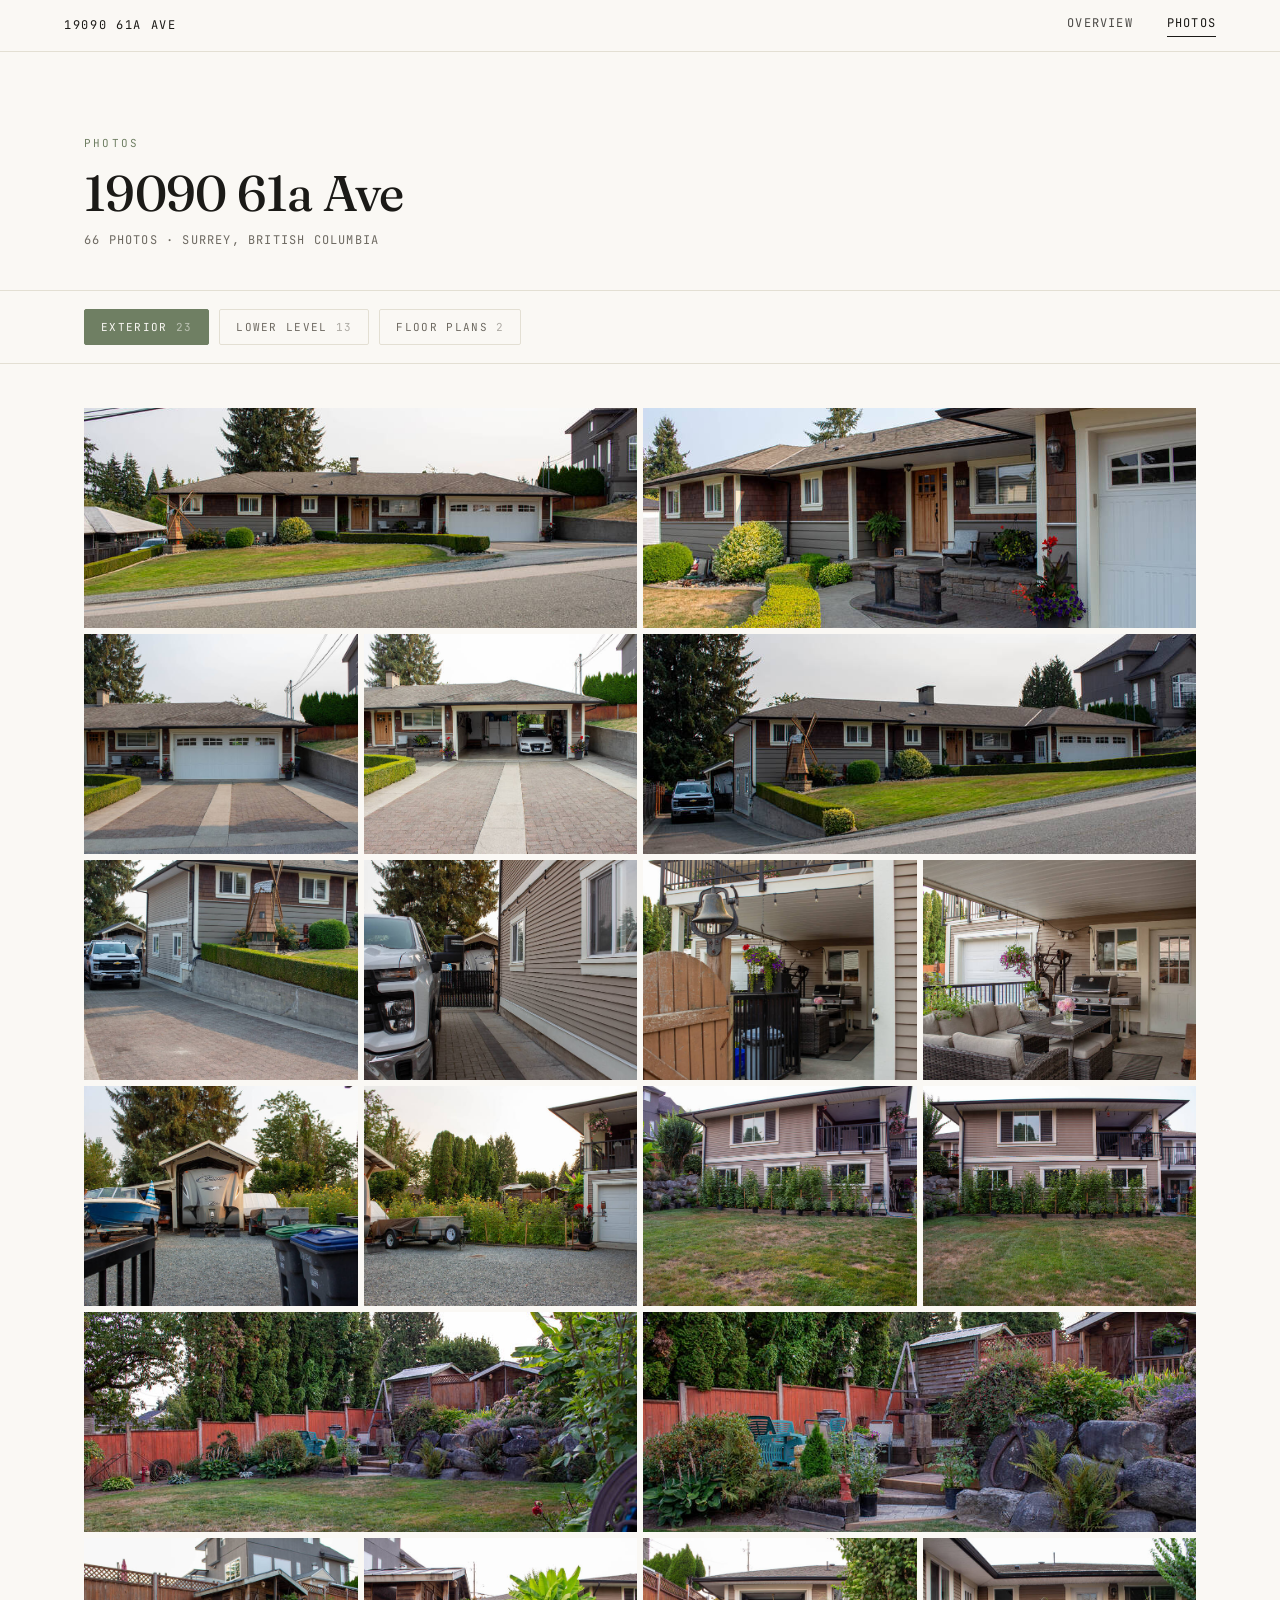
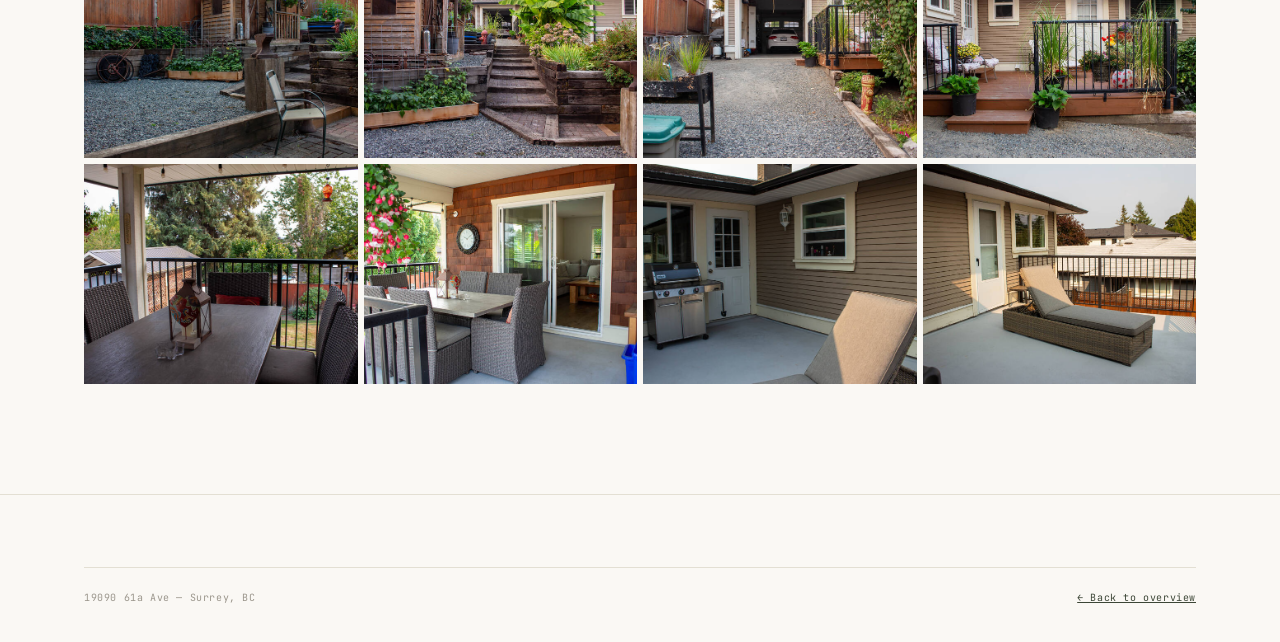
==== commit 80dd460b: "test" ====
--- a/photos.html
+++ b/photos.html
@@ -40,8 +40,8 @@
             Exterior <span>23</span>
           </button>
           <!-- <button class="filter-btn" data-filter="main-level">
-          Main Level <span>28</span>
-        </button> -->
+            Main Level <span>28</span>
+          </button> -->
           <button class="filter-btn" data-filter="lower-level">
             Lower Level <span>13</span>
           </button>
@@ -54,7 +54,7 @@
 
     <section class="gallery">
       <div class="wrap">
-        <div class="gallery-grid" id="galleryGrid">
+        <div class="gallery-grid" id="galleryGrid" data-lightbox>
           <a
             href="images/img-8284.jpg"
             class="gallery-item span-2-1"
@@ -62,9 +62,11 @@
             data-caption="Exterior — Street View"
           >
             <img
-              src="images/img-8284.jpg"
+              src="images/thumbs/img-8284.jpg"
+              data-full="images/img-8284.jpg"
               alt="Exterior — Street View"
               loading="lazy"
+              decoding="async"
             />
             <span class="cap">Exterior — Street View</span>
           </a>
@@ -75,7 +77,13 @@
             data-category="exterior"
             data-caption="Front Entry"
           >
-            <img src="images/hero.jpg" alt="Front Entry" loading="lazy" />
+            <img
+              src="images/thumbs/hero.jpg"
+              data-full="images/hero.jpg"
+              alt="Front Entry"
+              loading="lazy"
+              decoding="async"
+            />
             <span class="cap">Front Entry</span>
           </a>
 
@@ -86,9 +94,11 @@
             data-caption="Garage &amp; Driveway"
           >
             <img
-              src="images/garage.jpg"
+              src="images/thumbs/garage.jpg"
+              data-full="images/garage.jpg"
               alt="Garage &amp; Driveway"
               loading="lazy"
+              decoding="async"
             />
             <span class="cap">Garage &amp; Driveway</span>
           </a>
@@ -99,7 +109,13 @@
             data-category="exterior"
             data-caption="Carport"
           >
-            <img src="images/img-8296.jpg" alt="Carport" loading="lazy" />
+            <img
+              src="images/thumbs/img-8296.jpg"
+              data-full="images/img-8296.jpg"
+              alt="Carport"
+              loading="lazy"
+              decoding="async"
+            />
             <span class="cap">Carport</span>
           </a>
 
@@ -109,7 +125,13 @@
             data-category="exterior"
             data-caption="Street View"
           >
-            <img src="images/img-8290.jpg" alt="Street View" loading="lazy" />
+            <img
+              src="images/thumbs/img-8290.jpg"
+              data-full="images/img-8290.jpg"
+              alt="Street View"
+              loading="lazy"
+              decoding="async"
+            />
             <span class="cap">Street View</span>
           </a>
 
@@ -120,9 +142,11 @@
             data-caption="Second Driveway"
           >
             <img
-              src="images/img-8292.jpg"
+              src="images/thumbs/img-8292.jpg"
+              data-full="images/img-8292.jpg"
               alt="Second Driveway"
               loading="lazy"
+              decoding="async"
             />
             <span class="cap">Second Driveway</span>
           </a>
@@ -134,9 +158,11 @@
             data-caption="Carport — Side"
           >
             <img
-              src="images/img-8302.jpg"
+              src="images/thumbs/img-8302.jpg"
+              data-full="images/img-8302.jpg"
               alt="Carport — Side"
               loading="lazy"
+              decoding="async"
             />
             <span class="cap">Carport — Side</span>
           </a>
@@ -148,9 +174,11 @@
             data-caption="Side Yard Access"
           >
             <img
-              src="images/img-8301.jpg"
+              src="images/thumbs/img-8301.jpg"
+              data-full="images/img-8301.jpg"
               alt="Side Yard Access"
               loading="lazy"
+              decoding="async"
             />
             <span class="cap">Side Yard Access</span>
           </a>
@@ -161,7 +189,13 @@
             data-category="exterior"
             data-caption="Covered Patio"
           >
-            <img src="images/backyard.jpg" alt="Covered Patio" loading="lazy" />
+            <img
+              src="images/thumbs/backyard.jpg"
+              data-full="images/backyard.jpg"
+              alt="Covered Patio"
+              loading="lazy"
+              decoding="async"
+            />
             <span class="cap">Covered Patio</span>
           </a>
 
@@ -172,9 +206,11 @@
             data-caption="Side Yard Storage"
           >
             <img
-              src="images/img-8304.jpg"
+              src="images/thumbs/img-8304.jpg"
+              data-full="images/img-8304.jpg"
               alt="Side Yard Storage"
               loading="lazy"
+              decoding="async"
             />
             <span class="cap">Side Yard Storage</span>
           </a>
@@ -186,9 +222,11 @@
             data-caption="Side Yard — Dusk"
           >
             <img
-              src="images/img-8306.jpg"
+              src="images/thumbs/img-8306.jpg"
+              data-full="images/img-8306.jpg"
               alt="Side Yard — Dusk"
               loading="lazy"
+              decoding="async"
             />
             <span class="cap">Side Yard — Dusk</span>
           </a>
@@ -199,7 +237,13 @@
             data-category="exterior"
             data-caption="Rear Exterior"
           >
-            <img src="images/img-8310.jpg" alt="Rear Exterior" loading="lazy" />
+            <img
+              src="images/thumbs/img-8310.jpg"
+              data-full="images/img-8310.jpg"
+              alt="Rear Exterior"
+              loading="lazy"
+              decoding="async"
+            />
             <span class="cap">Rear Exterior</span>
           </a>
 
@@ -210,9 +254,11 @@
             data-caption="Rear Exterior — Upper Level"
           >
             <img
-              src="images/img-8313.jpg"
+              src="images/thumbs/img-8313.jpg"
+              data-full="images/img-8313.jpg"
               alt="Rear Exterior — Upper Level"
               loading="lazy"
+              decoding="async"
             />
             <span class="cap">Rear Exterior — Upper Level</span>
           </a>
@@ -223,7 +269,13 @@
             data-category="exterior"
             data-caption="Garden Path"
           >
-            <img src="images/img-8308.jpg" alt="Garden Path" loading="lazy" />
+            <img
+              src="images/thumbs/img-8308.jpg"
+              data-full="images/img-8308.jpg"
+              alt="Garden Path"
+              loading="lazy"
+              decoding="async"
+            />
             <span class="cap">Garden Path</span>
           </a>
 
@@ -234,9 +286,11 @@
             data-caption="Backyard Landscaping"
           >
             <img
-              src="images/img-8320.jpg"
+              src="images/thumbs/img-8320.jpg"
+              data-full="images/img-8320.jpg"
               alt="Backyard Landscaping"
               loading="lazy"
+              decoding="async"
             />
             <span class="cap">Backyard Landscaping</span>
           </a>
@@ -248,9 +302,11 @@
             data-caption="Garden Pathway"
           >
             <img
-              src="images/img-8322.jpg"
+              src="images/thumbs/img-8322.jpg"
+              data-full="images/img-8322.jpg"
               alt="Garden Pathway"
               loading="lazy"
+              decoding="async"
             />
             <span class="cap">Garden Pathway</span>
           </a>
@@ -262,9 +318,11 @@
             data-caption="Covered Patio — Garden"
           >
             <img
-              src="images/img-8326.jpg"
+              src="images/thumbs/img-8326.jpg"
+              data-full="images/img-8326.jpg"
               alt="Covered Patio — Garden"
               loading="lazy"
+              decoding="async"
             />
             <span class="cap">Covered Patio — Garden</span>
           </a>
@@ -275,7 +333,13 @@
             data-category="exterior"
             data-caption="Rear Driveway"
           >
-            <img src="images/img-8329.jpg" alt="Rear Driveway" loading="lazy" />
+            <img
+              src="images/thumbs/img-8329.jpg"
+              data-full="images/img-8329.jpg"
+              alt="Rear Driveway"
+              loading="lazy"
+              decoding="async"
+            />
             <span class="cap">Rear Driveway</span>
           </a>
 
@@ -285,7 +349,13 @@
             data-category="exterior"
             data-caption="Rear Carport"
           >
-            <img src="images/img-8331.jpg" alt="Rear Carport" loading="lazy" />
+            <img
+              src="images/thumbs/img-8331.jpg"
+              data-full="images/img-8331.jpg"
+              alt="Rear Carport"
+              loading="lazy"
+              decoding="async"
+            />
             <span class="cap">Rear Carport</span>
           </a>
 
@@ -295,7 +365,13 @@
             data-category="exterior"
             data-caption="Rear Deck"
           >
-            <img src="images/ext-back.jpg" alt="Rear Deck" loading="lazy" />
+            <img
+              src="images/thumbs/ext-back.jpg"
+              data-full="images/ext-back.jpg"
+              alt="Rear Deck"
+              loading="lazy"
+              decoding="async"
+            />
             <span class="cap">Rear Deck</span>
           </a>
 
@@ -306,9 +382,11 @@
             data-caption="Covered Patio Dining"
           >
             <img
-              src="images/img-8272.jpg"
+              src="images/thumbs/img-8272.jpg"
+              data-full="images/img-8272.jpg"
               alt="Covered Patio Dining"
               loading="lazy"
+              decoding="async"
             />
             <span class="cap">Covered Patio Dining</span>
           </a>
@@ -320,9 +398,11 @@
             data-caption="Covered Patio &amp; BBQ"
           >
             <img
-              src="images/img-8273.jpg"
+              src="images/thumbs/img-8273.jpg"
+              data-full="images/img-8273.jpg"
               alt="Covered Patio &amp; BBQ"
               loading="lazy"
+              decoding="async"
             />
             <span class="cap">Covered Patio &amp; BBQ</span>
           </a>
@@ -333,7 +413,13 @@
             data-category="exterior"
             data-caption="Deck Lounge"
           >
-            <img src="images/img-8275.jpg" alt="Deck Lounge" loading="lazy" />
+            <img
+              src="images/thumbs/img-8275.jpg"
+              data-full="images/img-8275.jpg"
+              alt="Deck Lounge"
+              loading="lazy"
+              decoding="async"
+            />
             <span class="cap">Deck Lounge</span>
           </a>
 
@@ -344,9 +430,11 @@
             data-caption="Entry &amp; Foyer"
           >
             <img
-              src="images/entry.jpg"
+              src="images/thumbs/entry.jpg"
+              data-full="images/entry.jpg"
               alt="Entry &amp; Foyer"
               loading="lazy"
+              decoding="async"
             />
             <span class="cap">Entry &amp; Foyer</span>
           </a>
@@ -357,7 +445,13 @@
             data-category="main-level"
             data-caption="Living Room"
           >
-            <img src="images/img-8177.jpg" alt="Living Room" loading="lazy" />
+            <img
+              src="images/thumbs/img-8177.jpg"
+              data-full="images/img-8177.jpg"
+              alt="Living Room"
+              loading="lazy"
+              decoding="async"
+            />
             <span class="cap">Living Room</span>
           </a>
 
@@ -368,9 +462,11 @@
             data-caption="Living Room — Fireplace"
           >
             <img
-              src="images/living-02.jpg"
+              src="images/thumbs/living-02.jpg"
+              data-full="images/living-02.jpg"
               alt="Living Room — Fireplace"
               loading="lazy"
+              decoding="async"
             />
             <span class="cap">Living Room — Fireplace</span>
           </a>
@@ -381,7 +477,13 @@
             data-category="main-level"
             data-caption="Kitchen"
           >
-            <img src="images/kitchen-01.jpg" alt="Kitchen" loading="lazy" />
+            <img
+              src="images/thumbs/kitchen-01.jpg"
+              data-full="images/kitchen-01.jpg"
+              alt="Kitchen"
+              loading="lazy"
+              decoding="async"
+            />
             <span class="cap">Kitchen</span>
           </a>
 
@@ -392,9 +494,11 @@
             data-caption="Kitchen &amp; Dining"
           >
             <img
-              src="images/img-8235.jpg"
+              src="images/thumbs/img-8235.jpg"
+              data-full="images/img-8235.jpg"
               alt="Kitchen &amp; Dining"
               loading="lazy"
+              decoding="async"
             />
             <span class="cap">Kitchen &amp; Dining</span>
           </a>
@@ -406,9 +510,11 @@
             data-caption="Kitchen — Detail"
           >
             <img
-              src="images/kitchen-02.jpg"
+              src="images/thumbs/kitchen-02.jpg"
+              data-full="images/kitchen-02.jpg"
               alt="Kitchen — Detail"
               loading="lazy"
+              decoding="async"
             />
             <span class="cap">Kitchen — Detail</span>
           </a>
@@ -420,9 +526,11 @@
             data-caption="Kitchen — Window View"
           >
             <img
-              src="images/img-8211.jpg"
+              src="images/thumbs/img-8211.jpg"
+              data-full="images/img-8211.jpg"
               alt="Kitchen — Window View"
               loading="lazy"
+              decoding="async"
             />
             <span class="cap">Kitchen — Window View</span>
           </a>
@@ -433,7 +541,13 @@
             data-category="main-level"
             data-caption="Living Room"
           >
-            <img src="images/living-01.jpg" alt="Living Room" loading="lazy" />
+            <img
+              src="images/thumbs/living-01.jpg"
+              data-full="images/living-01.jpg"
+              alt="Living Room"
+              loading="lazy"
+              decoding="async"
+            />
             <span class="cap">Living Room</span>
           </a>
 
@@ -444,9 +558,11 @@
             data-caption="Living Room — Office Nook"
           >
             <img
-              src="images/img-8219.jpg"
+              src="images/thumbs/img-8219.jpg"
+              data-full="images/img-8219.jpg"
               alt="Living Room — Office Nook"
               loading="lazy"
+              decoding="async"
             />
             <span class="cap">Living Room — Office Nook</span>
           </a>
@@ -457,7 +573,13 @@
             data-category="main-level"
             data-caption="Living Room"
           >
-            <img src="images/img-8222.jpg" alt="Living Room" loading="lazy" />
+            <img
+              src="images/thumbs/img-8222.jpg"
+              data-full="images/img-8222.jpg"
+              alt="Living Room"
+              loading="lazy"
+              decoding="async"
+            />
             <span class="cap">Living Room</span>
           </a>
 
@@ -468,9 +590,11 @@
             data-caption="Living Room — Fireplace"
           >
             <img
-              src="images/img-8267.jpg"
+              src="images/thumbs/img-8267.jpg"
+              data-full="images/img-8267.jpg"
               alt="Living Room — Fireplace"
               loading="lazy"
+              decoding="async"
             />
             <span class="cap">Living Room — Fireplace</span>
           </a>
@@ -481,7 +605,13 @@
             data-category="main-level"
             data-caption="Living Room"
           >
-            <img src="images/img-8276.jpg" alt="Living Room" loading="lazy" />
+            <img
+              src="images/thumbs/img-8276.jpg"
+              data-full="images/img-8276.jpg"
+              alt="Living Room"
+              loading="lazy"
+              decoding="async"
+            />
             <span class="cap">Living Room</span>
           </a>
 
@@ -492,9 +622,11 @@
             data-caption="Hallway — Office Nook"
           >
             <img
-              src="images/img-8227.jpg"
+              src="images/thumbs/img-8227.jpg"
+              data-full="images/img-8227.jpg"
               alt="Hallway — Office Nook"
               loading="lazy"
+              decoding="async"
             />
             <span class="cap">Hallway — Office Nook</span>
           </a>
@@ -505,7 +637,13 @@
             data-category="main-level"
             data-caption="Hallway"
           >
-            <img src="images/img-8247.jpg" alt="Hallway" loading="lazy" />
+            <img
+              src="images/thumbs/img-8247.jpg"
+              data-full="images/img-8247.jpg"
+              alt="Hallway"
+              loading="lazy"
+              decoding="async"
+            />
             <span class="cap">Hallway</span>
           </a>
 
@@ -515,7 +653,13 @@
             data-category="main-level"
             data-caption="Hallway"
           >
-            <img src="images/img-8254.jpg" alt="Hallway" loading="lazy" />
+            <img
+              src="images/thumbs/img-8254.jpg"
+              data-full="images/img-8254.jpg"
+              alt="Hallway"
+              loading="lazy"
+              decoding="async"
+            />
             <span class="cap">Hallway</span>
           </a>
 
@@ -525,7 +669,13 @@
             data-category="main-level"
             data-caption="Entry Hall"
           >
-            <img src="images/img-8256.jpg" alt="Entry Hall" loading="lazy" />
+            <img
+              src="images/thumbs/img-8256.jpg"
+              data-full="images/img-8256.jpg"
+              alt="Entry Hall"
+              loading="lazy"
+              decoding="async"
+            />
             <span class="cap">Entry Hall</span>
           </a>
 
@@ -536,9 +686,11 @@
             data-caption="Laundry / Utility"
           >
             <img
-              src="images/img-8239.jpg"
+              src="images/thumbs/img-8239.jpg"
+              data-full="images/img-8239.jpg"
               alt="Laundry / Utility"
               loading="lazy"
+              decoding="async"
             />
             <span class="cap">Laundry / Utility</span>
           </a>
@@ -550,9 +702,11 @@
             data-caption="Primary Bedroom"
           >
             <img
-              src="images/primary-bed.jpg"
+              src="images/thumbs/primary-bed.jpg"
+              data-full="images/primary-bed.jpg"
               alt="Primary Bedroom"
               loading="lazy"
+              decoding="async"
             />
             <span class="cap">Primary Bedroom</span>
           </a>
@@ -564,9 +718,11 @@
             data-caption="Primary Ensuite"
           >
             <img
-              src="images/primary-bath.jpg"
+              src="images/thumbs/primary-bath.jpg"
+              data-full="images/primary-bath.jpg"
               alt="Primary Ensuite"
               loading="lazy"
+              decoding="async"
             />
             <span class="cap">Primary Ensuite</span>
           </a>
@@ -577,7 +733,13 @@
             data-category="main-level"
             data-caption="Bedroom Two"
           >
-            <img src="images/bedroom-02.jpg" alt="Bedroom Two" loading="lazy" />
+            <img
+              src="images/thumbs/bedroom-02.jpg"
+              data-full="images/bedroom-02.jpg"
+              alt="Bedroom Two"
+              loading="lazy"
+              decoding="async"
+            />
             <span class="cap">Bedroom Two</span>
           </a>
 
@@ -588,9 +750,11 @@
             data-caption="Main Bathroom"
           >
             <img
-              src="images/bathroom-02.jpg"
+              src="images/thumbs/bathroom-02.jpg"
+              data-full="images/bathroom-02.jpg"
               alt="Main Bathroom"
               loading="lazy"
+              decoding="async"
             />
             <span class="cap">Main Bathroom</span>
           </a>
@@ -601,7 +765,13 @@
             data-category="main-level"
             data-caption="Bedroom Two"
           >
-            <img src="images/img-8248.jpg" alt="Bedroom Two" loading="lazy" />
+            <img
+              src="images/thumbs/img-8248.jpg"
+              data-full="images/img-8248.jpg"
+              alt="Bedroom Two"
+              loading="lazy"
+              decoding="async"
+            />
             <span class="cap">Bedroom Two</span>
           </a>
 
@@ -612,9 +782,11 @@
             data-caption="Bedroom / Nursery"
           >
             <img
-              src="images/img-8252.jpg"
+              src="images/thumbs/img-8252.jpg"
+              data-full="images/img-8252.jpg"
               alt="Bedroom / Nursery"
               loading="lazy"
+              decoding="async"
             />
             <span class="cap">Bedroom / Nursery</span>
           </a>
@@ -625,7 +797,13 @@
             data-category="main-level"
             data-caption="Bathroom"
           >
-            <img src="images/img-8229.jpg" alt="Bathroom" loading="lazy" />
+            <img
+              src="images/thumbs/img-8229.jpg"
+              data-full="images/img-8229.jpg"
+              alt="Bathroom"
+              loading="lazy"
+              decoding="async"
+            />
             <span class="cap">Bathroom</span>
           </a>
 
@@ -635,7 +813,13 @@
             data-category="main-level"
             data-caption="Bathroom"
           >
-            <img src="images/img-8230.jpg" alt="Bathroom" loading="lazy" />
+            <img
+              src="images/thumbs/img-8230.jpg"
+              data-full="images/img-8230.jpg"
+              alt="Bathroom"
+              loading="lazy"
+              decoding="async"
+            />
             <span class="cap">Bathroom</span>
           </a>
 
@@ -645,7 +829,13 @@
             data-category="main-level"
             data-caption="Bathroom"
           >
-            <img src="images/img-8240.jpg" alt="Bathroom" loading="lazy" />
+            <img
+              src="images/thumbs/img-8240.jpg"
+              data-full="images/img-8240.jpg"
+              alt="Bathroom"
+              loading="lazy"
+              decoding="async"
+            />
             <span class="cap">Bathroom</span>
           </a>
 
@@ -655,7 +845,13 @@
             data-category="main-level"
             data-caption="Powder Room"
           >
-            <img src="images/img-8241.jpg" alt="Powder Room" loading="lazy" />
+            <img
+              src="images/thumbs/img-8241.jpg"
+              data-full="images/img-8241.jpg"
+              alt="Powder Room"
+              loading="lazy"
+              decoding="async"
+            />
             <span class="cap">Powder Room</span>
           </a>
 
@@ -666,9 +862,11 @@
             data-caption="Bathroom — Vessel Sink"
           >
             <img
-              src="images/img-8253.jpg"
+              src="images/thumbs/img-8253.jpg"
+              data-full="images/img-8253.jpg"
               alt="Bathroom — Vessel Sink"
               loading="lazy"
+              decoding="async"
             />
             <span class="cap">Bathroom — Vessel Sink</span>
           </a>
@@ -680,9 +878,11 @@
             data-caption="Living &amp; Dining"
           >
             <img
-              src="images/lower-level/IMG_4463.jpeg"
+              src="images/thumbs/lower-level/IMG_4463.jpeg"
+              data-full="images/lower-level/IMG_4463.jpeg"
               alt="Living &amp; Dining"
               loading="lazy"
+              decoding="async"
             />
             <span class="cap">Living &amp; Dining</span>
           </a>
@@ -694,9 +894,11 @@
             data-caption="Living Room"
           >
             <img
-              src="images/lower-level/IMG_4459.jpeg"
+              src="images/thumbs/lower-level/IMG_4459.jpeg"
+              data-full="images/lower-level/IMG_4459.jpeg"
               alt="Living Room"
               loading="lazy"
+              decoding="async"
             />
             <span class="cap">Living Room — Alternate View 1</span>
           </a>
@@ -708,9 +910,11 @@
             data-caption="Living Room — Alternate View"
           >
             <img
-              src="images/lower-level/IMG_4461.jpeg"
+              src="images/thumbs/lower-level/IMG_4461.jpeg"
+              data-full="images/lower-level/IMG_4461.jpeg"
               alt="Living Room — Alternate View"
               loading="lazy"
+              decoding="async"
             />
             <span class="cap">Living Room — Alternate View 2</span>
           </a>
@@ -722,9 +926,11 @@
             data-caption="Kitchen &amp; Dining"
           >
             <img
-              src="images/lower-level/IMG_4457.jpeg"
+              src="images/thumbs/lower-level/IMG_4457.jpeg"
+              data-full="images/lower-level/IMG_4457.jpeg"
               alt="Kitchen &amp; Dining"
               loading="lazy"
+              decoding="async"
             />
             <span class="cap">Kitchen &amp; Dining - Alternate View</span>
           </a>
@@ -736,9 +942,11 @@
             data-caption="Kitchen"
           >
             <img
-              src="images/lower-level/IMG_4460.jpeg"
+              src="images/thumbs/lower-level/IMG_4460.jpeg"
+              data-full="images/lower-level/IMG_4460.jpeg"
               alt="Kitchen"
               loading="lazy"
+              decoding="async"
             />
             <span class="cap">Kitchen</span>
           </a>
@@ -750,9 +958,11 @@
             data-caption="Main Bedroom"
           >
             <img
-              src="images/lower-level/IMG_4440.jpeg"
+              src="images/thumbs/lower-level/IMG_4440.jpeg"
+              data-full="images/lower-level/IMG_4440.jpeg"
               alt="Main Bedroom"
               loading="lazy"
+              decoding="async"
             />
             <span class="cap">Main Bedroom</span>
           </a>
@@ -764,9 +974,11 @@
             data-caption="Main Bedroom — Alternate View 1"
           >
             <img
-              src="images/lower-level/IMG_4445.jpeg"
+              src="images/thumbs/lower-level/IMG_4445.jpeg"
+              data-full="images/lower-level/IMG_4445.jpeg"
               alt="Main Bedroom — Alternate View 1"
               loading="lazy"
+              decoding="async"
             />
             <span class="cap">Main Bedroom — Alternate View</span>
           </a>
@@ -778,9 +990,11 @@
             data-caption="Spare Bedroom — Alternate View"
           >
             <img
-              src="images/lower-level/IMG_4464.PNG"
+              src="images/thumbs/lower-level/IMG_4464.PNG"
+              data-full="images/lower-level/IMG_4464.PNG"
               alt="Spare Bedroom — Alternate View"
               loading="lazy"
+              decoding="async"
             />
             <span class="cap">Spare Bedroom</span>
           </a>
@@ -792,9 +1006,11 @@
             data-caption="Spare Bedroom - Alternate View"
           >
             <img
-              src="images/lower-level/IMG_4465.PNG"
+              src="images/thumbs/lower-level/IMG_4465.PNG"
+              data-full="images/lower-level/IMG_4465.PNG"
               alt="Spare Bedroom - Alternate View"
               loading="lazy"
+              decoding="async"
             />
             <span class="cap">Spare Bedroom - Alternate View</span>
           </a>
@@ -806,9 +1022,11 @@
             data-caption="Bathroom"
           >
             <img
-              src="images/lower-level/IMG_4450.jpeg"
+              src="images/thumbs/lower-level/IMG_4450.jpeg"
+              data-full="images/lower-level/IMG_4450.jpeg"
               alt="Bathroom"
               loading="lazy"
+              decoding="async"
             />
             <span class="cap">Bathroom</span>
           </a>
@@ -820,9 +1038,11 @@
             data-caption="Bathroom — Alternate View"
           >
             <img
-              src="images/lower-level/IMG_4452.jpeg"
+              src="images/thumbs/lower-level/IMG_4452.jpeg"
+              data-full="images/lower-level/IMG_4452.jpeg"
               alt="Bathroom — Alternate View"
               loading="lazy"
+              decoding="async"
             />
             <span class="cap">Bathroom — Alternate View</span>
           </a>
@@ -834,9 +1054,11 @@
             data-caption="Laundry / Utility"
           >
             <img
-              src="images/lower-level/IMG_4454.jpeg"
+              src="images/thumbs/lower-level/IMG_4454.jpeg"
+              data-full="images/lower-level/IMG_4454.jpeg"
               alt="Laundry / Utility"
               loading="lazy"
+              decoding="async"
             />
             <span class="cap">Laundry / Utility</span>
           </a>
@@ -848,9 +1070,11 @@
             data-caption="Storage"
           >
             <img
-              src="images/lower-level/IMG_4462.jpeg"
+              src="images/thumbs/lower-level/IMG_4462.jpeg"
+              data-full="images/lower-level/IMG_4462.jpeg"
               alt="Storage"
               loading="lazy"
+              decoding="async"
             />
             <span class="cap">Storage</span>
           </a>
@@ -862,9 +1086,11 @@
             data-caption="Main Level Floor Plan"
           >
             <img
-              src="images/main-floor-plan.png"
+              src="images/thumbs/main-floor-plan.png"
+              data-full="images/main-floor-plan.png"
               alt="Main Level Floor Plan"
               loading="lazy"
+              decoding="async"
             />
             <span class="cap">Main Level Floor Plan</span>
           </a>
@@ -876,9 +1102,11 @@
             data-caption="Lower Level Floor Plan"
           >
             <img
-              src="images/lower-floor-plan.png"
+              src="images/thumbs/lower-floor-plan.png"
+              data-full="images/lower-floor-plan.png"
               alt="Lower Level Floor Plan"
               loading="lazy"
+              decoding="async"
             />
             <span class="cap">Lower Level Floor Plan</span>
           </a>
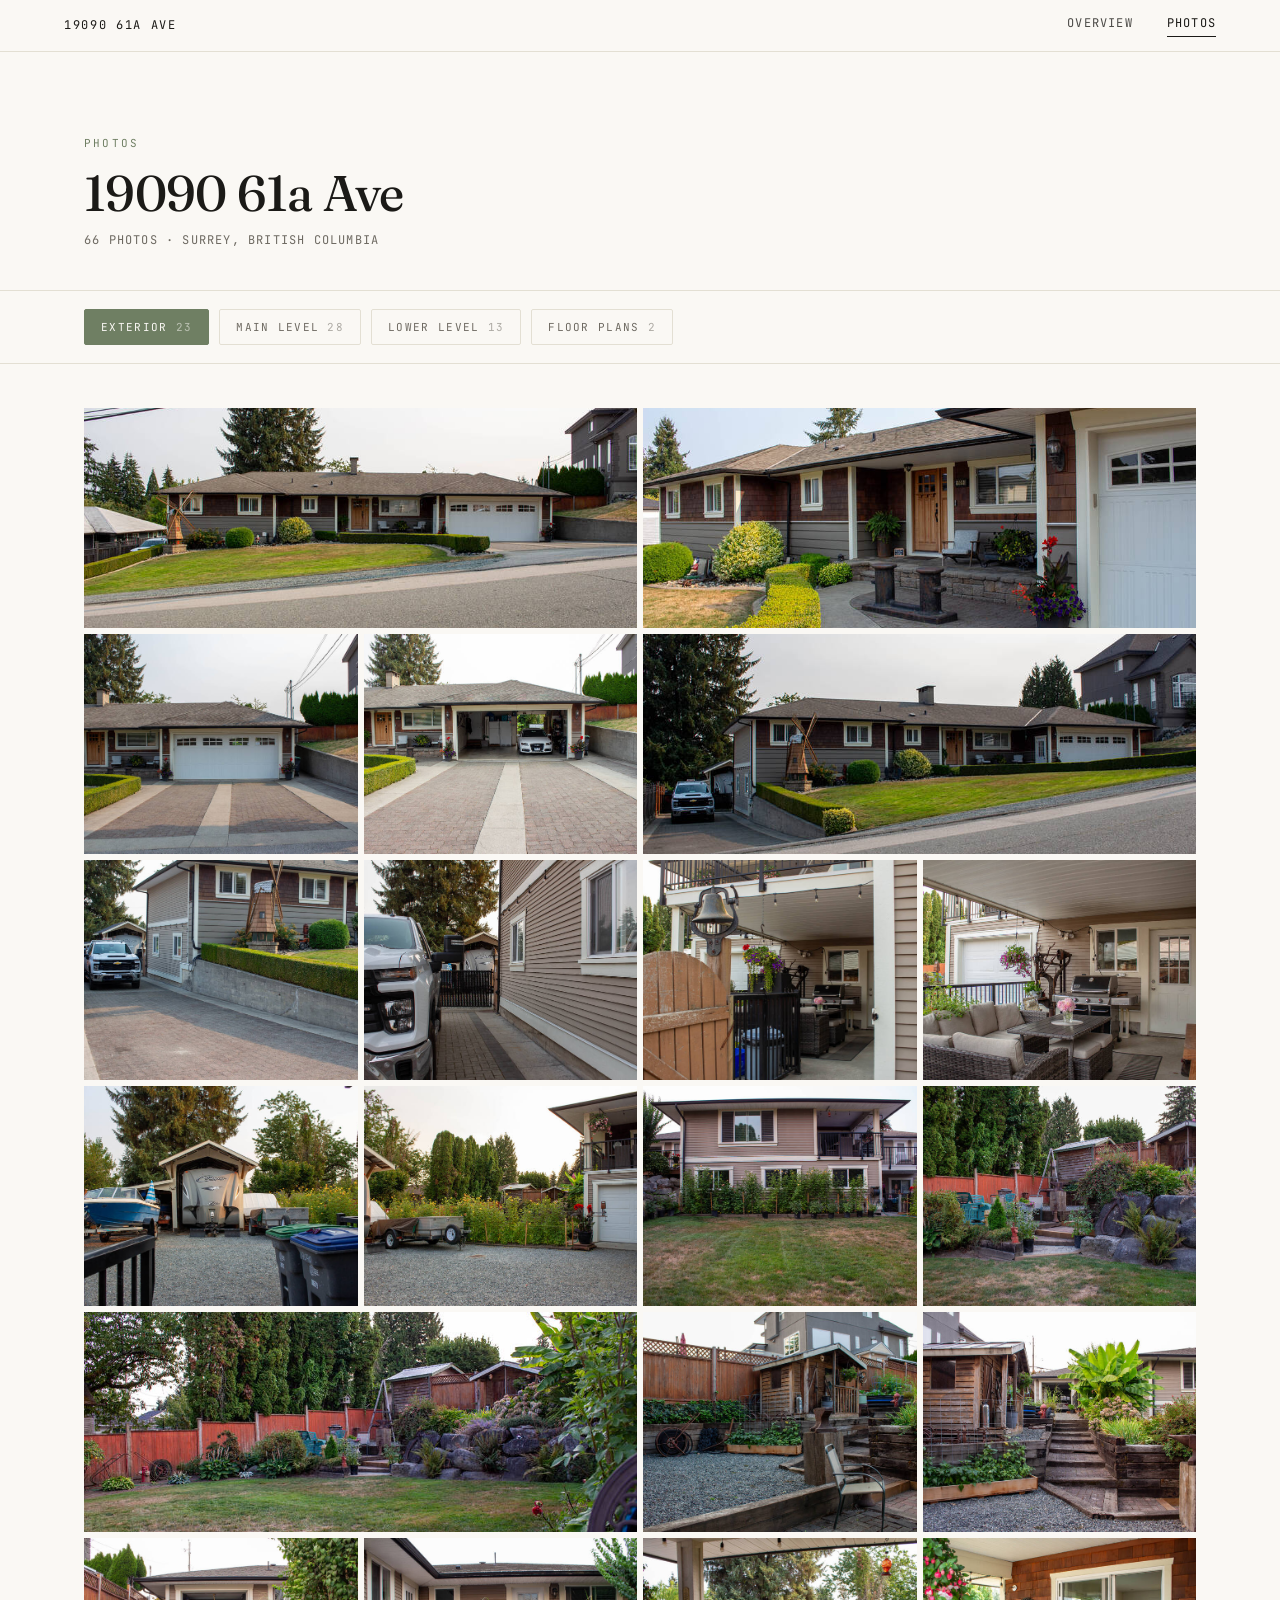
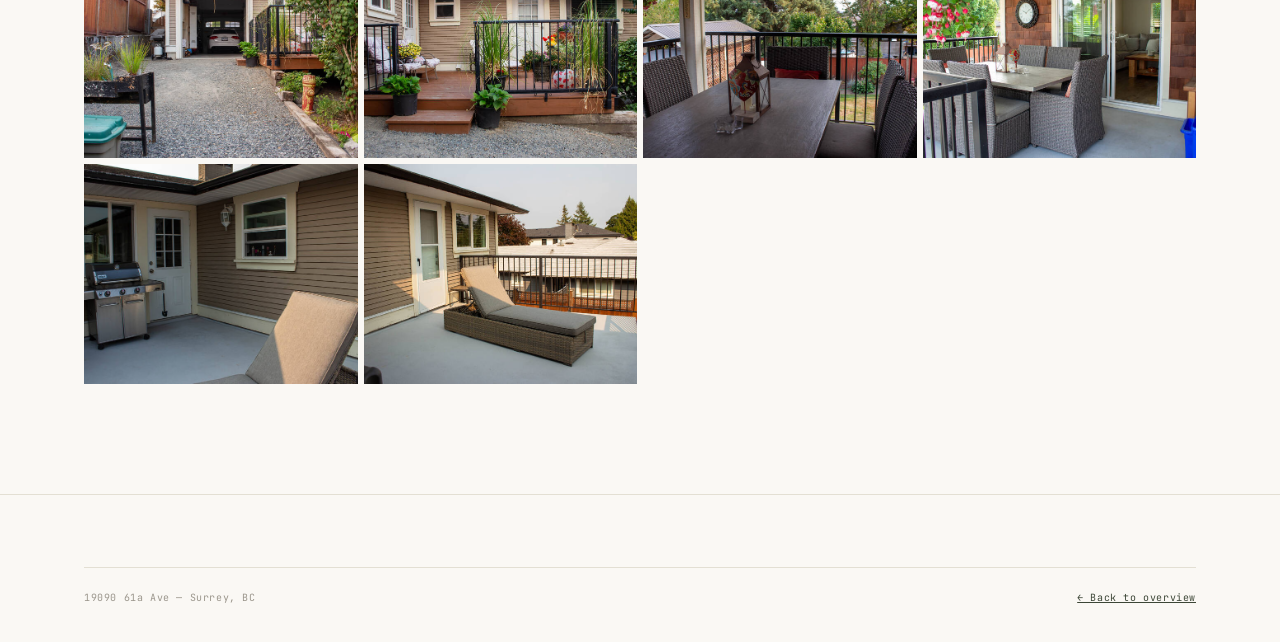
==== commit c10416fd: "launch" ====
--- a/photos.html
+++ b/photos.html
@@ -39,9 +39,9 @@
           <button class="filter-btn active" data-filter="exterior">
             Exterior <span>23</span>
           </button>
-          <!-- <button class="filter-btn" data-filter="main-level">
+          <button class="filter-btn" data-filter="main-level">
             Main Level <span>28</span>
-          </button> -->
+          </button>
           <button class="filter-btn" data-filter="lower-level">
             Lower Level <span>13</span>
           </button>
@@ -107,16 +107,16 @@
             href="images/img-8296.jpg"
             class="gallery-item"
             data-category="exterior"
-            data-caption="Carport"
+            data-caption="Garage &amp; Driveway - alternate view"
           >
             <img
               src="images/thumbs/img-8296.jpg"
               data-full="images/img-8296.jpg"
-              alt="Carport"
-              loading="lazy"
-              decoding="async"
-            />
-            <span class="cap">Carport</span>
+              alt="Garage &amp; Driveway - alternate view"
+              loading="lazy"
+              decoding="async"
+            />
+            <span class="cap">Garage &amp; Driveway - alternate view</span>
           </a>
 
           <a
@@ -132,7 +132,7 @@
               loading="lazy"
               decoding="async"
             />
-            <span class="cap">Street View</span>
+            <span class="cap">Street View - Alternate View</span>
           </a>
 
           <a
@@ -155,16 +155,16 @@
             href="images/img-8302.jpg"
             class="gallery-item"
             data-category="exterior"
-            data-caption="Carport — Side"
+            data-caption="Second Driveway — Side"
           >
             <img
               src="images/thumbs/img-8302.jpg"
               data-full="images/img-8302.jpg"
-              alt="Carport — Side"
-              loading="lazy"
-              decoding="async"
-            />
-            <span class="cap">Carport — Side</span>
+              alt="Second Driveway — Side"
+              loading="lazy"
+              decoding="async"
+            />
+            <span class="cap">Second Driveway — Side</span>
           </a>
 
           <a
@@ -219,48 +219,32 @@
             href="images/img-8306.jpg"
             class="gallery-item"
             data-category="exterior"
-            data-caption="Side Yard — Dusk"
+            data-caption="Side Yard"
           >
             <img
               src="images/thumbs/img-8306.jpg"
               data-full="images/img-8306.jpg"
-              alt="Side Yard — Dusk"
-              loading="lazy"
-              decoding="async"
-            />
-            <span class="cap">Side Yard — Dusk</span>
-          </a>
-
-          <a
-            href="images/img-8310.jpg"
+              alt="Side Yard"
+              loading="lazy"
+              decoding="async"
+            />
+            <span class="cap">Side Yard</span>
+          </a>
+
+          <a
+            href="images/img-8313.jpg"
             class="gallery-item"
             data-category="exterior"
             data-caption="Rear Exterior"
-          >
-            <img
-              src="images/thumbs/img-8310.jpg"
-              data-full="images/img-8310.jpg"
-              alt="Rear Exterior"
-              loading="lazy"
-              decoding="async"
-            />
-            <span class="cap">Rear Exterior</span>
-          </a>
-
-          <a
-            href="images/img-8313.jpg"
-            class="gallery-item"
-            data-category="exterior"
-            data-caption="Rear Exterior — Upper Level"
           >
             <img
               src="images/thumbs/img-8313.jpg"
               data-full="images/img-8313.jpg"
-              alt="Rear Exterior — Upper Level"
-              loading="lazy"
-              decoding="async"
-            />
-            <span class="cap">Rear Exterior — Upper Level</span>
+              alt="Rear Exterior"
+              loading="lazy"
+              decoding="async"
+            />
+            <span class="cap">Rear Exterior</span>
           </a>
 
           <a
@@ -281,7 +265,7 @@
 
           <a
             href="images/img-8320.jpg"
-            class="gallery-item span-2-1"
+            class="gallery-item"
             data-category="exterior"
             data-caption="Backyard Landscaping"
           >
@@ -315,80 +299,80 @@
             href="images/img-8326.jpg"
             class="gallery-item"
             data-category="exterior"
-            data-caption="Covered Patio — Garden"
+            data-caption="Garden Pathway - Alternate View"
           >
             <img
               src="images/thumbs/img-8326.jpg"
               data-full="images/img-8326.jpg"
-              alt="Covered Patio — Garden"
-              loading="lazy"
-              decoding="async"
-            />
-            <span class="cap">Covered Patio — Garden</span>
+              alt="Garden Pathway - Alternate View"
+              loading="lazy"
+              decoding="async"
+            />
+            <span class="cap">Garden Pathway - Alternate View</span>
           </a>
 
           <a
             href="images/img-8329.jpg"
             class="gallery-item"
             data-category="exterior"
-            data-caption="Rear Driveway"
+            data-caption="Rear Path to Driveway"
           >
             <img
               src="images/thumbs/img-8329.jpg"
               data-full="images/img-8329.jpg"
-              alt="Rear Driveway"
-              loading="lazy"
-              decoding="async"
-            />
-            <span class="cap">Rear Driveway</span>
+              alt="Rear Path to Driveway"
+              loading="lazy"
+              decoding="async"
+            />
+            <span class="cap">Rear Path to Driveway</span>
           </a>
 
           <a
             href="images/img-8331.jpg"
             class="gallery-item"
             data-category="exterior"
-            data-caption="Rear Carport"
+            data-caption="Lower Deck"
           >
             <img
               src="images/thumbs/img-8331.jpg"
               data-full="images/img-8331.jpg"
-              alt="Rear Carport"
-              loading="lazy"
-              decoding="async"
-            />
-            <span class="cap">Rear Carport</span>
+              alt="Lower Deck"
+              loading="lazy"
+              decoding="async"
+            />
+            <span class="cap">Lower Deck</span>
           </a>
 
           <a
             href="images/ext-back.jpg"
             class="gallery-item"
             data-category="exterior"
-            data-caption="Rear Deck"
+            data-caption="Upper Deck"
           >
             <img
               src="images/thumbs/ext-back.jpg"
               data-full="images/ext-back.jpg"
-              alt="Rear Deck"
-              loading="lazy"
-              decoding="async"
-            />
-            <span class="cap">Rear Deck</span>
+              alt="Upper Deck"
+              loading="lazy"
+              decoding="async"
+            />
+            <span class="cap">Upper Deck</span>
           </a>
 
           <a
             href="images/img-8272.jpg"
             class="gallery-item"
             data-category="exterior"
-            data-caption="Covered Patio Dining"
+            data-caption="Upper Deck Dining"
           >
             <img
               src="images/thumbs/img-8272.jpg"
               data-full="images/img-8272.jpg"
-              alt="Covered Patio Dining"
-              loading="lazy"
-              decoding="async"
-            />
-            <span class="cap">Covered Patio Dining</span>
+              alt="Upper Deck Dining"
+              loading="lazy"
+              decoding="async"
+            />
+            <span class="cap">Upper Deck Dining</span>
           </a>
 
           <a
@@ -459,16 +443,16 @@
             href="images/living-02.jpg"
             class="gallery-item span-2-1 is-hidden"
             data-category="main-level"
-            data-caption="Living Room — Fireplace"
+            data-caption="Living Room - Alternate View"
           >
             <img
               src="images/thumbs/living-02.jpg"
               data-full="images/living-02.jpg"
-              alt="Living Room — Fireplace"
-              loading="lazy"
-              decoding="async"
-            />
-            <span class="cap">Living Room — Fireplace</span>
+              alt="Living Room - Alternate View"
+              loading="lazy"
+              decoding="async"
+            />
+            <span class="cap">Living Room - Alternate View</span>
           </a>
 
           <a
@@ -491,16 +475,16 @@
             href="images/img-8235.jpg"
             class="gallery-item span-2-1 is-hidden"
             data-category="main-level"
-            data-caption="Kitchen &amp; Dining"
+            data-caption="Kitchen - Alternate View"
           >
             <img
               src="images/thumbs/img-8235.jpg"
               data-full="images/img-8235.jpg"
-              alt="Kitchen &amp; Dining"
-              loading="lazy"
-              decoding="async"
-            />
-            <span class="cap">Kitchen &amp; Dining</span>
+              alt="Kitchen - Alternate View"
+              loading="lazy"
+              decoding="async"
+            />
+            <span class="cap">Kitchen - Alternate View</span>
           </a>
 
           <a
@@ -536,22 +520,6 @@
           </a>
 
           <a
-            href="images/living-01.jpg"
-            class="gallery-item is-hidden"
-            data-category="main-level"
-            data-caption="Living Room"
-          >
-            <img
-              src="images/thumbs/living-01.jpg"
-              data-full="images/living-01.jpg"
-              alt="Living Room"
-              loading="lazy"
-              decoding="async"
-            />
-            <span class="cap">Living Room</span>
-          </a>
-
-          <a
             href="images/img-8219.jpg"
             class="gallery-item is-hidden"
             data-category="main-level"
@@ -568,38 +536,6 @@
           </a>
 
           <a
-            href="images/img-8222.jpg"
-            class="gallery-item is-hidden"
-            data-category="main-level"
-            data-caption="Living Room"
-          >
-            <img
-              src="images/thumbs/img-8222.jpg"
-              data-full="images/img-8222.jpg"
-              alt="Living Room"
-              loading="lazy"
-              decoding="async"
-            />
-            <span class="cap">Living Room</span>
-          </a>
-
-          <a
-            href="images/img-8267.jpg"
-            class="gallery-item is-hidden"
-            data-category="main-level"
-            data-caption="Living Room — Fireplace"
-          >
-            <img
-              src="images/thumbs/img-8267.jpg"
-              data-full="images/img-8267.jpg"
-              alt="Living Room — Fireplace"
-              loading="lazy"
-              decoding="async"
-            />
-            <span class="cap">Living Room — Fireplace</span>
-          </a>
-
-          <a
             href="images/img-8276.jpg"
             class="gallery-item is-hidden"
             data-category="main-level"
@@ -619,32 +555,64 @@
             href="images/img-8227.jpg"
             class="gallery-item is-hidden"
             data-category="main-level"
-            data-caption="Hallway — Office Nook"
+            data-caption="Living Room — Bathroom Nook"
           >
             <img
               src="images/thumbs/img-8227.jpg"
               data-full="images/img-8227.jpg"
-              alt="Hallway — Office Nook"
-              loading="lazy"
-              decoding="async"
-            />
-            <span class="cap">Hallway — Office Nook</span>
-          </a>
-
-          <a
-            href="images/img-8247.jpg"
-            class="gallery-item is-hidden"
-            data-category="main-level"
-            data-caption="Hallway"
-          >
-            <img
-              src="images/thumbs/img-8247.jpg"
-              data-full="images/img-8247.jpg"
-              alt="Hallway"
-              loading="lazy"
-              decoding="async"
-            />
-            <span class="cap">Hallway</span>
+              alt="Living Room — Bathroom Nook"
+              loading="lazy"
+              decoding="async"
+            />
+            <span class="cap">Living Room — Bathroom Nook</span>
+          </a>
+
+          <a
+            href="images/img-8230.jpg"
+            class="gallery-item is-hidden"
+            data-category="main-level"
+            data-caption="Bathroom"
+          >
+            <img
+              src="images/thumbs/img-8230.jpg"
+              data-full="images/img-8230.jpg"
+              alt="Bathroom"
+              loading="lazy"
+              decoding="async"
+            />
+            <span class="cap">Bathroom</span>
+          </a>
+
+          <a
+            href="images/bathroom-02.jpg"
+            class="gallery-item is-hidden"
+            data-category="main-level"
+            data-caption="Main Bathroom"
+          >
+            <img
+              src="images/thumbs/bathroom-02.jpg"
+              data-full="images/bathroom-02.jpg"
+              alt="Main Bathroom"
+              loading="lazy"
+              decoding="async"
+            />
+            <span class="cap">Main Bathroom</span>
+          </a>
+
+          <a
+            href="images/img-8256.jpg"
+            class="gallery-item is-hidden"
+            data-category="main-level"
+            data-caption="Entry Hall"
+          >
+            <img
+              src="images/thumbs/img-8256.jpg"
+              data-full="images/img-8256.jpg"
+              alt="Entry Hall"
+              loading="lazy"
+              decoding="async"
+            />
+            <span class="cap">Entry Hall</span>
           </a>
 
           <a
@@ -664,22 +632,6 @@
           </a>
 
           <a
-            href="images/img-8256.jpg"
-            class="gallery-item is-hidden"
-            data-category="main-level"
-            data-caption="Entry Hall"
-          >
-            <img
-              src="images/thumbs/img-8256.jpg"
-              data-full="images/img-8256.jpg"
-              alt="Entry Hall"
-              loading="lazy"
-              decoding="async"
-            />
-            <span class="cap">Entry Hall</span>
-          </a>
-
-          <a
             href="images/img-8239.jpg"
             class="gallery-item is-hidden"
             data-category="main-level"
@@ -712,51 +664,35 @@
           </a>
 
           <a
+            href="images/img-8247.jpg"
+            class="gallery-item is-hidden"
+            data-category="main-level"
+            data-caption="Primary Bedroom — Storage"
+          >
+            <img
+              src="images/thumbs/img-8247.jpg"
+              data-full="images/img-8247.jpg"
+              alt="Primary Bedroom — Storage"
+              loading="lazy"
+              decoding="async"
+            />
+            <span class="cap">Primary Bedroom — Storage</span>
+          </a>
+
+          <a
             href="images/primary-bath.jpg"
             class="gallery-item is-hidden"
             data-category="main-level"
-            data-caption="Primary Ensuite"
+            data-caption="Primary Bedroom — Ensuite"
           >
             <img
               src="images/thumbs/primary-bath.jpg"
               data-full="images/primary-bath.jpg"
-              alt="Primary Ensuite"
-              loading="lazy"
-              decoding="async"
-            />
-            <span class="cap">Primary Ensuite</span>
-          </a>
-
-          <a
-            href="images/bedroom-02.jpg"
-            class="gallery-item is-hidden"
-            data-category="main-level"
-            data-caption="Bedroom Two"
-          >
-            <img
-              src="images/thumbs/bedroom-02.jpg"
-              data-full="images/bedroom-02.jpg"
-              alt="Bedroom Two"
-              loading="lazy"
-              decoding="async"
-            />
-            <span class="cap">Bedroom Two</span>
-          </a>
-
-          <a
-            href="images/bathroom-02.jpg"
-            class="gallery-item is-hidden"
-            data-category="main-level"
-            data-caption="Main Bathroom"
-          >
-            <img
-              src="images/thumbs/bathroom-02.jpg"
-              data-full="images/bathroom-02.jpg"
-              alt="Main Bathroom"
-              loading="lazy"
-              decoding="async"
-            />
-            <span class="cap">Main Bathroom</span>
+              alt="Primary Bedroom — Ensuite"
+              loading="lazy"
+              decoding="async"
+            />
+            <span class="cap">Primary Bedroom — Ensuite</span>
           </a>
 
           <a
@@ -776,51 +712,35 @@
           </a>
 
           <a
+            href="images/bedroom-02.jpg"
+            class="gallery-item is-hidden"
+            data-category="main-level"
+            data-caption="Bedroom Two - Alternate View"
+          >
+            <img
+              src="images/thumbs/bedroom-02.jpg"
+              data-full="images/bedroom-02.jpg"
+              alt="Bedroom Two - Alternate View"
+              loading="lazy"
+              decoding="async"
+            />
+            <span class="cap">Bedroom Two - Alternate View</span>
+          </a>
+
+          <a
             href="images/img-8252.jpg"
             class="gallery-item is-hidden"
             data-category="main-level"
-            data-caption="Bedroom / Nursery"
+            data-caption="Bedroom Three"
           >
             <img
               src="images/thumbs/img-8252.jpg"
               data-full="images/img-8252.jpg"
-              alt="Bedroom / Nursery"
-              loading="lazy"
-              decoding="async"
-            />
-            <span class="cap">Bedroom / Nursery</span>
-          </a>
-
-          <a
-            href="images/img-8229.jpg"
-            class="gallery-item is-hidden"
-            data-category="main-level"
-            data-caption="Bathroom"
-          >
-            <img
-              src="images/thumbs/img-8229.jpg"
-              data-full="images/img-8229.jpg"
-              alt="Bathroom"
-              loading="lazy"
-              decoding="async"
-            />
-            <span class="cap">Bathroom</span>
-          </a>
-
-          <a
-            href="images/img-8230.jpg"
-            class="gallery-item is-hidden"
-            data-category="main-level"
-            data-caption="Bathroom"
-          >
-            <img
-              src="images/thumbs/img-8230.jpg"
-              data-full="images/img-8230.jpg"
-              alt="Bathroom"
-              loading="lazy"
-              decoding="async"
-            />
-            <span class="cap">Bathroom</span>
+              alt="Bedroom Three"
+              loading="lazy"
+              decoding="async"
+            />
+            <span class="cap">Bedroom Three</span>
           </a>
 
           <a
@@ -840,35 +760,19 @@
           </a>
 
           <a
-            href="images/img-8241.jpg"
-            class="gallery-item is-hidden"
-            data-category="main-level"
-            data-caption="Powder Room"
-          >
-            <img
-              src="images/thumbs/img-8241.jpg"
-              data-full="images/img-8241.jpg"
-              alt="Powder Room"
-              loading="lazy"
-              decoding="async"
-            />
-            <span class="cap">Powder Room</span>
-          </a>
-
-          <a
             href="images/img-8253.jpg"
             class="gallery-item is-hidden"
             data-category="main-level"
-            data-caption="Bathroom — Vessel Sink"
+            data-caption="Bathroom — Alternate View"
           >
             <img
               src="images/thumbs/img-8253.jpg"
               data-full="images/img-8253.jpg"
-              alt="Bathroom — Vessel Sink"
-              loading="lazy"
-              decoding="async"
-            />
-            <span class="cap">Bathroom — Vessel Sink</span>
+              alt="Bathroom — Alternate View"
+              loading="lazy"
+              decoding="async"
+            />
+            <span class="cap">Bathroom — Alternate View</span>
           </a>
 
           <a
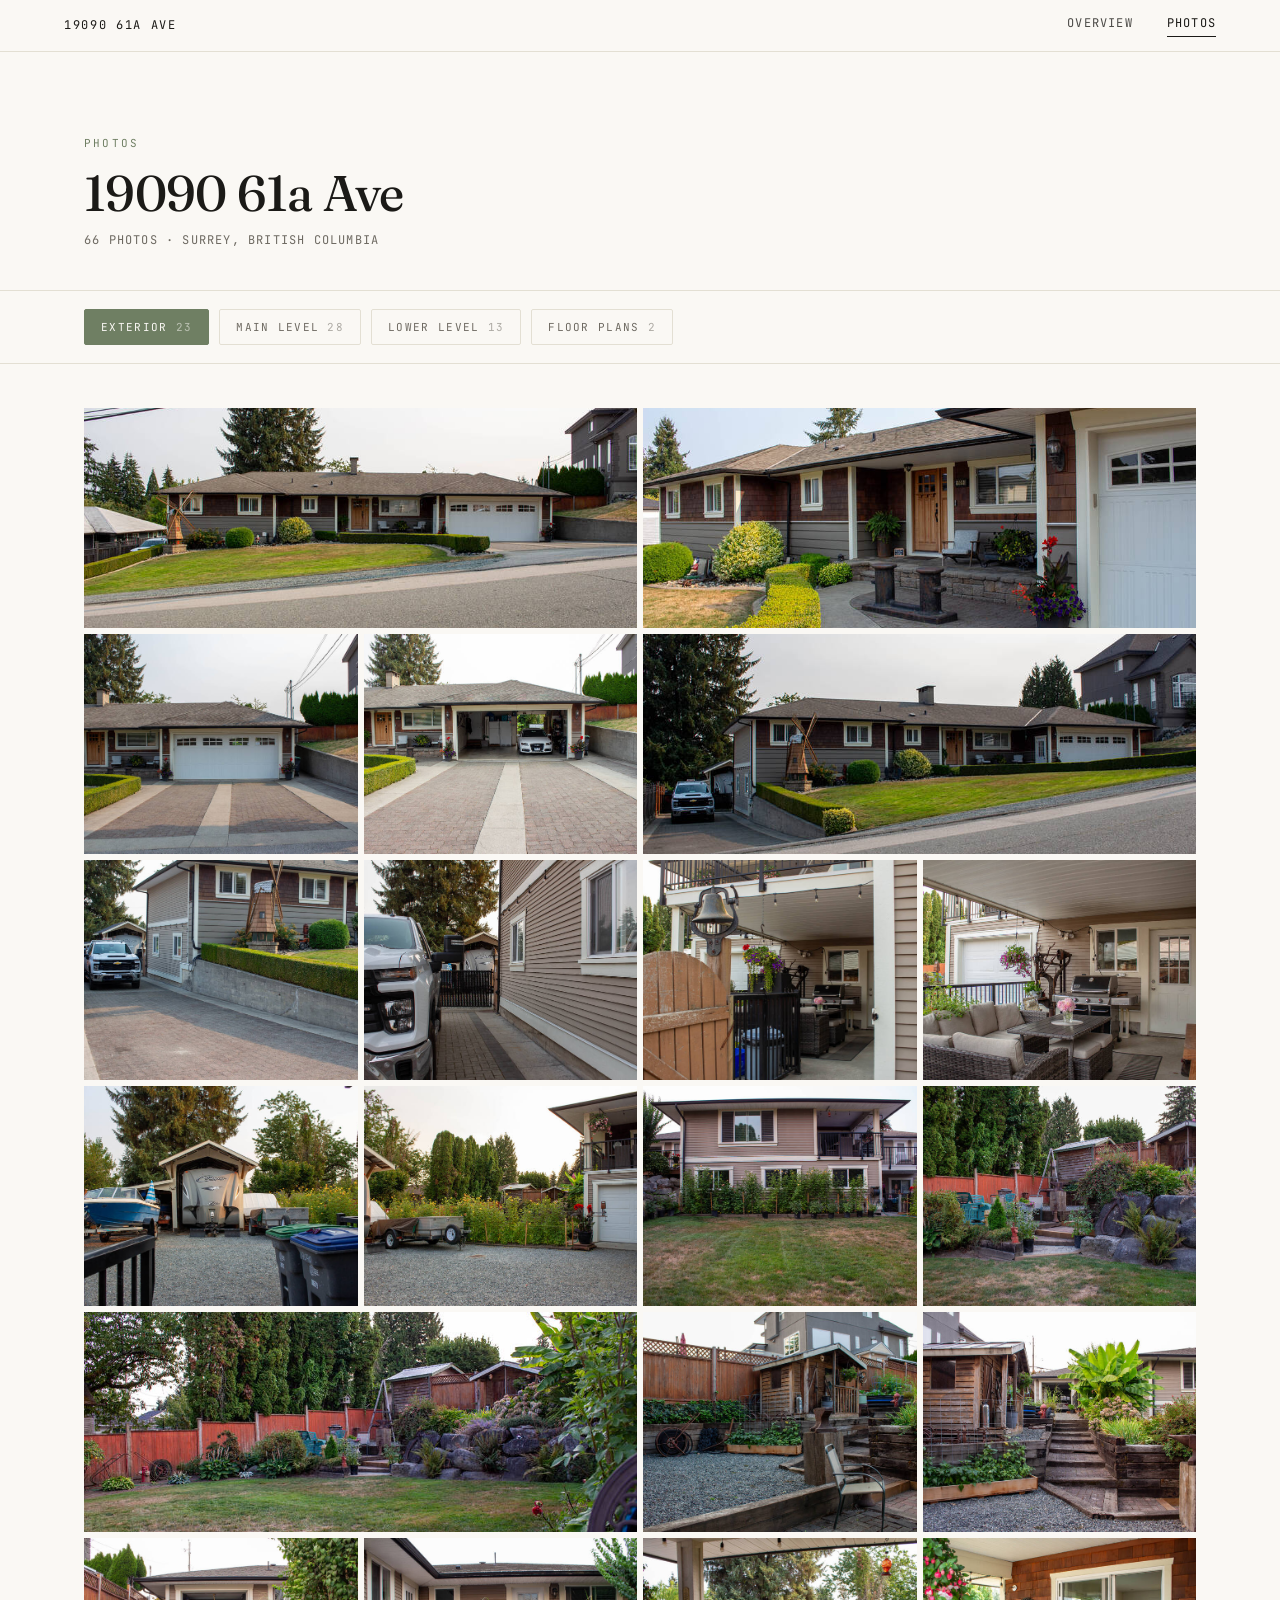
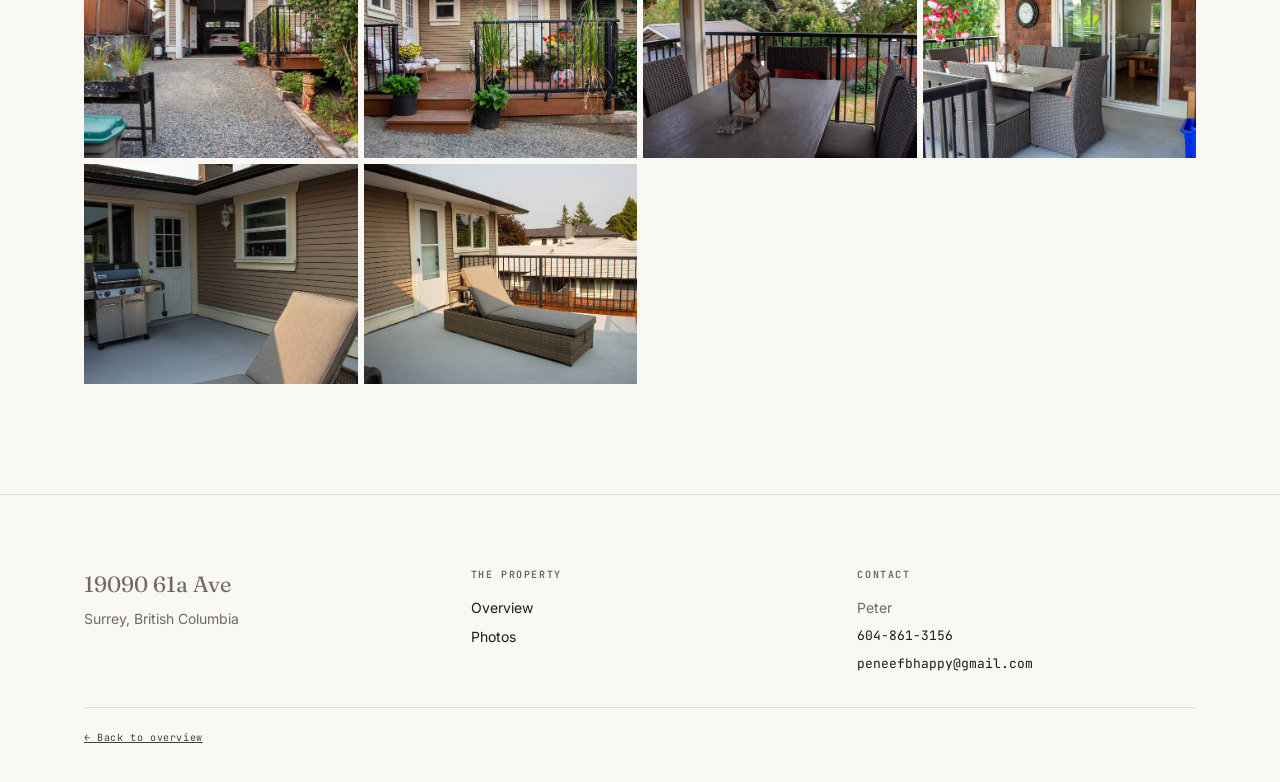
==== commit 779f89e7: "test" ====
--- a/photos.html
+++ b/photos.html
@@ -1034,8 +1034,29 @@
 
     <footer class="site-footer">
       <div class="wrap">
+        <div class="footer-grid">
+          <div>
+            <p class="addr">19090 61a Ave</p>
+            <p>Surrey, British Columbia</p>
+          </div>
+          <div>
+            <h4>The Property</h4>
+            <div class="footer-links">
+              <a href="index.html">Overview</a>
+              <a href="photos.html">Photos</a>
+            </div>
+          </div>
+          <div>
+            <h4>Contact</h4>
+            <div class="footer-links">
+              <span>Peter</span>
+              <a href="tel:+16048613156">604-861-3156</a>
+              <a href="mailto:peneefbhappy@gmail.com">peneefbhappy@gmail.com</a>
+            </div>
+          </div>
+        </div>
+
         <div class="footer-bottom">
-          <span>19090 61a Ave — Surrey, BC</span>
           <a href="index.html">← Back to overview</a>
         </div>
       </div>
--- a/styles.css
+++ b/styles.css
@@ -3,32 +3,40 @@
    ============================================================ */
 
 :root {
-  --stone:      #FAF8F4;
-  --paper:      #FFFFFF;
-  --ink:        #1B1A17;
-  --graphite:   #6E6A62;
-  --graphite-2: #9B968C;
-  --sage:       #6F7F63;
-  --sage-mid:   #9CAE8E;
-  --sage-pale:  #B9C6AC;
-  --sage-deep:  #3C4636;
-  --line:       #E3DFD3;
-  --line-soft:  #ECE9E0;
+  --stone: #faf8f4;
+  --paper: #ffffff;
+  --ink: #1b1a17;
+  --graphite: #6e6a62;
+  --graphite-2: #9b968c;
+  --sage: #6f7f63;
+  --sage-mid: #9cae8e;
+  --sage-pale: #b9c6ac;
+  --sage-deep: #3c4636;
+  --line: #e3dfd3;
+  --line-soft: #ece9e0;
 
   --display: 'Fraunces', Georgia, 'Times New Roman', serif;
-  --body:    'Inter', -apple-system, BlinkMacSystemFont, 'Segoe UI', sans-serif;
-  --mono:    'JetBrains Mono', 'SF Mono', Consolas, monospace;
+  --body: 'Inter', -apple-system, BlinkMacSystemFont, 'Segoe UI', sans-serif;
+  --mono: 'JetBrains Mono', 'SF Mono', Consolas, monospace;
 
   --max: 1240px;
   --gutter: clamp(24px, 5vw, 64px);
 }
 
-* { box-sizing: border-box; }
-html { scroll-behavior: smooth; }
+* {
+  box-sizing: border-box;
+}
+html {
+  scroll-behavior: smooth;
+}
 
 @media (prefers-reduced-motion: reduce) {
-  html { scroll-behavior: auto; }
-  *, *::before, *::after {
+  html {
+    scroll-behavior: auto;
+  }
+  *,
+  *::before,
+  *::after {
     animation-duration: 0.01ms !important;
     animation-iteration-count: 1 !important;
     transition-duration: 0.01ms !important;
@@ -46,12 +54,25 @@
   -webkit-font-smoothing: antialiased;
 }
 
-a { color: var(--sage-deep); }
-a:hover { color: var(--sage); }
-img { display: block; max-width: 100%; }
-strong { font-weight: 500; color: var(--ink); }
-
-:focus-visible { outline: 2px solid var(--sage); outline-offset: 3px; }
+a {
+  color: var(--sage-deep);
+}
+a:hover {
+  color: var(--sage);
+}
+img {
+  display: block;
+  max-width: 100%;
+}
+strong {
+  font-weight: 500;
+  color: var(--ink);
+}
+
+:focus-visible {
+  outline: 2px solid var(--sage);
+  outline-offset: 3px;
+}
 
 .wrap {
   max-width: var(--max);
@@ -72,7 +93,9 @@
 
 .site-header {
   position: fixed;
-  top: 0; left: 0; right: 0;
+  top: 0;
+  left: 0;
+  right: 0;
   z-index: 100;
   padding: 20px var(--gutter);
   display: flex;
@@ -82,7 +105,11 @@
   background: transparent;
   border-bottom: 1px solid transparent;
   color: var(--paper);
-  transition: background-color 0.3s ease, border-color 0.3s ease, color 0.3s ease, padding 0.3s ease;
+  transition:
+    background-color 0.3s ease,
+    border-color 0.3s ease,
+    color 0.3s ease,
+    padding 0.3s ease;
 }
 
 .site-header.is-scrolled,
@@ -118,7 +145,9 @@
   opacity: 0.78;
 }
 
-.site-nav a:hover { opacity: 1; }
+.site-nav a:hover {
+  opacity: 1;
+}
 
 .site-nav a.current {
   border-bottom-color: currentColor;
@@ -146,10 +175,15 @@
 }
 
 .hero::after {
-  content: "";
+  content: '';
   position: absolute;
   inset: 0;
-  background: linear-gradient(180deg, rgba(27,26,23,0.04) 0%, rgba(27,26,23,0.16) 42%, rgba(27,26,23,0.74) 100%);
+  background: linear-gradient(
+    180deg,
+    rgba(27, 26, 23, 0.04) 0%,
+    rgba(27, 26, 23, 0.16) 42%,
+    rgba(27, 26, 23, 0.74) 100%
+  );
 }
 
 .hero-content {
@@ -170,7 +204,7 @@
   font-size: 11px;
   letter-spacing: 0.2em;
   text-transform: uppercase;
-  color: #D7DED1;
+  color: #d7ded1;
   margin-bottom: 18px;
 }
 
@@ -201,13 +235,13 @@
   font-size: 13px;
   letter-spacing: 0.1em;
   text-transform: uppercase;
-  color: rgba(255,255,255,0.9);
+  color: rgba(255, 255, 255, 0.9);
 }
 
 .hero-meta .rule {
   width: 1px;
   height: 12px;
-  background: rgba(255,255,255,0.35);
+  background: rgba(255, 255, 255, 0.35);
 }
 
 .hero-scroll {
@@ -234,10 +268,22 @@
 }
 
 @keyframes dropline {
-  0%   { transform: scaleY(0); transform-origin: top; }
-  50%  { transform: scaleY(1); transform-origin: top; }
-  51%  { transform: scaleY(1); transform-origin: bottom; }
-  100% { transform: scaleY(0); transform-origin: bottom; }
+  0% {
+    transform: scaleY(0);
+    transform-origin: top;
+  }
+  50% {
+    transform: scaleY(1);
+    transform-origin: top;
+  }
+  51% {
+    transform: scaleY(1);
+    transform-origin: bottom;
+  }
+  100% {
+    transform: scaleY(0);
+    transform-origin: bottom;
+  }
 }
 
 /* ---------------- Spec strip ---------------- */
@@ -246,7 +292,6 @@
   border-top: 1px solid var(--line);
   border-bottom: 1px solid var(--line);
   background: var(--stone);
-  margin-top: clamp(40px, 6vw, 72px);
 }
 
 .spec-strip .wrap {
@@ -259,7 +304,10 @@
   border-left: 1px solid var(--line);
 }
 
-.spec:first-child { padding-left: 0; border-left: none; }
+.spec:first-child {
+  padding-left: 0;
+  border-left: none;
+}
 
 .spec .num {
   display: block;
@@ -280,8 +328,12 @@
 
 /* ---------------- Sections ---------------- */
 
-section { padding: clamp(64px, 9vw, 104px) 0; }
-section.tight { padding: clamp(56px, 7vw, 84px) 0; }
+section {
+  padding: clamp(64px, 9vw, 104px) 0;
+}
+section.tight {
+  padding: clamp(56px, 7vw, 84px) 0;
+}
 
 .rule-section {
   background: var(--paper);
@@ -289,7 +341,9 @@
   border-bottom: 1px solid var(--line);
 }
 
-.section-head { margin-bottom: clamp(32px, 4vw, 52px); }
+.section-head {
+  margin-bottom: clamp(32px, 4vw, 52px);
+}
 
 .section-head h2 {
   font-family: var(--display);
@@ -326,7 +380,9 @@
   text-wrap: pretty;
 }
 
-.overview-grid p:last-child { margin-bottom: 0; }
+.overview-grid p:last-child {
+  margin-bottom: 0;
+}
 
 .overview-grid .lede {
   font-family: var(--display);
@@ -343,10 +399,12 @@
 
 .band {
   background: var(--sage-deep);
-  color: #EFEFE8;
-}
-
-.band .eyebrow { color: var(--sage-pale); }
+  color: #efefe8;
+}
+
+.band .eyebrow {
+  color: var(--sage-pale);
+}
 
 .band h2 {
   font-family: var(--display);
@@ -360,13 +418,17 @@
 
 .band p {
   margin: 0 0 16px;
-  color: rgba(239,239,232,0.82);
+  color: rgba(239, 239, 232, 0.82);
   text-wrap: pretty;
 }
 
-.band p:last-child { margin-bottom: 0; }
-
-.band strong { color: var(--stone); }
+.band p:last-child {
+  margin-bottom: 0;
+}
+
+.band strong {
+  color: var(--stone);
+}
 
 .band-grid {
   display: grid;
@@ -394,7 +456,11 @@
   border-bottom: 1px solid var(--line);
 }
 
-.feature-group ul { list-style: none; margin: 0; padding: 0; }
+.feature-group ul {
+  list-style: none;
+  margin: 0;
+  padding: 0;
+}
 
 .feature-group li {
   position: relative;
@@ -403,10 +469,12 @@
   font-size: 15px;
 }
 
-.feature-group li:last-child { border-bottom: none; }
+.feature-group li:last-child {
+  border-bottom: none;
+}
 
 .feature-group li::before {
-  content: "";
+  content: '';
   position: absolute;
   left: 0;
   top: 20px;
@@ -433,7 +501,11 @@
   max-width: 22ch;
 }
 
-.location p { color: var(--graphite); margin: 0; text-wrap: pretty; }
+.location p {
+  color: var(--graphite);
+  margin: 0;
+  text-wrap: pretty;
+}
 
 .location-facts {
   border-top: 1px solid var(--line);
@@ -449,8 +521,12 @@
   font-size: 14px;
 }
 
-.location-facts .row span:first-child { color: var(--graphite); }
-.location-facts .row span:last-child { font-family: var(--mono); }
+.location-facts .row span:first-child {
+  color: var(--graphite);
+}
+.location-facts .row span:last-child {
+  font-family: var(--mono);
+}
 
 .location-image {
   aspect-ratio: 4 / 5;
@@ -459,7 +535,11 @@
   background: var(--line-soft);
 }
 
-.location-image img { width: 100%; height: 100%; object-fit: cover; }
+.location-image img {
+  width: 100%;
+  height: 100%;
+  object-fit: cover;
+}
 
 .map-block {
   margin-top: clamp(32px, 4vw, 56px);
@@ -469,8 +549,14 @@
   background: var(--line-soft);
 }
 
-.map-block .map-frame { aspect-ratio: 21 / 9; }
-.map-block img { width: 100%; height: 100%; object-fit: cover; }
+.map-block .map-frame {
+  aspect-ratio: 21 / 9;
+}
+.map-block img {
+  width: 100%;
+  height: 100%;
+  object-fit: cover;
+}
 
 .map-block .cap {
   background: var(--stone);
@@ -491,7 +577,11 @@
   gap: clamp(20px, 3vw, 40px);
 }
 
-.plan-card { text-decoration: none; color: inherit; display: block; }
+.plan-card {
+  text-decoration: none;
+  color: inherit;
+  display: block;
+}
 
 .plan-card .sheet {
   border: 1px solid var(--line);
@@ -501,7 +591,9 @@
   transition: border-color 0.2s ease;
 }
 
-.plan-card:hover .sheet { border-color: var(--sage); }
+.plan-card:hover .sheet {
+  border-color: var(--sage);
+}
 
 .plan-card .meta {
   display: flex;
@@ -515,7 +607,9 @@
   text-transform: uppercase;
 }
 
-.plan-card .meta span:last-child { color: var(--sage); }
+.plan-card .meta span:last-child {
+  color: var(--sage);
+}
 
 /* Gallery teaser */
 
@@ -540,12 +634,15 @@
   background: var(--sage);
   padding: 15px 26px;
   border-radius: 2px;
-  border: 1px solid rgba(250,248,244,0.4);
+  border: 1px solid rgba(250, 248, 244, 0.4);
   transition: background-color 0.2s ease;
   white-space: nowrap;
 }
 
-.btn:hover { background: transparent; color: var(--stone); }
+.btn:hover {
+  background: transparent;
+  color: var(--stone);
+}
 
 .teaser-strip {
   display: grid;
@@ -559,12 +656,15 @@
   height: 120px;
   object-fit: cover;
   opacity: 0.92;
-  background: #2F3A2A;
+  background: #2f3a2a;
 }
 
 /* ---------------- Footer ---------------- */
 
-.site-footer { padding: clamp(48px, 6vw, 72px) 0 36px; border-top: 1px solid var(--line); }
+.site-footer {
+  padding: clamp(48px, 6vw, 72px) 0 36px;
+  border-top: 1px solid var(--line);
+}
 
 .footer-grid {
   display: grid;
@@ -588,11 +688,26 @@
   margin: 0 0 14px;
 }
 
-.footer-grid p { margin: 0; color: var(--graphite); font-size: 14px; text-wrap: pretty; }
-
-.footer-links { display: flex; flex-direction: column; gap: 7px; font-size: 14px; }
-.footer-links a { text-decoration: none; color: var(--ink); }
-.footer-links a:hover { color: var(--sage); }
+.footer-grid p {
+  margin: 0;
+  color: var(--graphite);
+  font-size: 14px;
+  text-wrap: pretty;
+}
+
+.footer-links {
+  display: flex;
+  flex-direction: column;
+  gap: 7px;
+  font-size: 14px;
+}
+.footer-links a {
+  text-decoration: none;
+  color: var(--ink);
+}
+.footer-links a:hover {
+  color: var(--sage);
+}
 
 .footer-bottom {
   padding-top: 22px;
@@ -666,8 +781,13 @@
   transition: all 0.15s ease;
 }
 
-.filter-btn span { opacity: 0.55; }
-.filter-btn:hover { border-color: var(--sage); color: var(--ink); }
+.filter-btn span {
+  opacity: 0.55;
+}
+.filter-btn:hover {
+  border-color: var(--sage);
+  color: var(--ink);
+}
 
 .filter-btn.active {
   background: var(--sage);
@@ -675,7 +795,9 @@
   color: var(--stone);
 }
 
-.gallery { padding: clamp(28px, 4vw, 44px) 0 clamp(72px, 10vw, 110px); }
+.gallery {
+  padding: clamp(28px, 4vw, 44px) 0 clamp(72px, 10vw, 110px);
+}
 
 .gallery-grid {
   display: grid;
@@ -693,8 +815,13 @@
   display: block;
 }
 
-.gallery-item.span-2-1 { grid-column: span 2; }
-.gallery-item.span-2-2 { grid-column: span 2; grid-row: span 2; }
+.gallery-item.span-2-1 {
+  grid-column: span 2;
+}
+.gallery-item.span-2-2 {
+  grid-column: span 2;
+  grid-row: span 2;
+}
 
 .gallery-item img {
   width: 100%;
@@ -703,24 +830,36 @@
   transition: transform 0.5s ease;
 }
 
-.gallery-item:hover img { transform: scale(1.045); }
+.gallery-item:hover img {
+  transform: scale(1.045);
+}
 
 .gallery-item .cap {
   position: absolute;
-  left: 0; right: 0; bottom: 0;
+  left: 0;
+  right: 0;
+  bottom: 0;
   padding: 14px 16px;
   font-family: var(--mono);
   font-size: 10px;
   letter-spacing: 0.1em;
   text-transform: uppercase;
-  color: #F4F2EC;
-  background: linear-gradient(0deg, rgba(27,26,23,0.66), rgba(27,26,23,0));
+  color: #f4f2ec;
+  background: linear-gradient(
+    0deg,
+    rgba(27, 26, 23, 0.66),
+    rgba(27, 26, 23, 0)
+  );
   opacity: 0;
   transition: opacity 0.25s ease;
 }
 
-.gallery-item:hover .cap { opacity: 1; }
-.gallery-item.is-hidden { display: none; }
+.gallery-item:hover .cap {
+  opacity: 1;
+}
+.gallery-item.is-hidden {
+  display: none;
+}
 
 /* Lightbox */
 
@@ -735,7 +874,9 @@
   padding: clamp(20px, 5vw, 56px);
 }
 
-.lightbox.open { display: flex; }
+.lightbox.open {
+  display: flex;
+}
 
 .lightbox img {
   max-width: min(1100px, 100%);
@@ -746,28 +887,192 @@
 .lightbox-cap {
   position: absolute;
   bottom: 30px;
-  left: 0; right: 0;
+  left: 0;
+  right: 0;
   text-align: center;
   font-family: var(--mono);
   font-size: 11px;
   letter-spacing: 0.12em;
   text-transform: uppercase;
-  color: #D7D3C7;
+  color: #d7d3c7;
   pointer-events: none;
 }
 
-.lightbox-cap .counter { opacity: 0.5; }
+.lightbox-cap .counter {
+  opacity: 0.5;
+}
 
 .lightbox-close,
 .lightbox-prev,
 .lightbox-next {
   position: absolute;
   background: none;
-  border: 1px solid rgba(255,255,255,0.25);
-  color: #F4F2EC;
+  border: 1px solid rgba(255, 255, 255, 0.25);
+  color: #f4f2ec;
   cursor: pointer;
   border-radius: 2px;
   font-family: var(--mono);
+}
+
+.hero-price {
+  display: flex;
+  align-items: baseline;
+  flex-wrap: wrap;
+  gap: 16px;
+  margin-bottom: 20px;
+}
+
+.hero-price .amount {
+  font-family: var(--display);
+  font-weight: 460;
+  font-size: clamp(28px, 3.6vw, 42px);
+  line-height: 1;
+  letter-spacing: -0.01em;
+}
+
+.hero-price .tag {
+  font-family: var(--mono);
+  font-size: 11px;
+  letter-spacing: 0.16em;
+  text-transform: uppercase;
+  color: #d7ded1;
+}
+.contact-grid {
+  display: grid;
+  grid-template-columns: repeat(2, 1fr);
+  gap: clamp(28px, 4vw, 64px);
+  align-items: start;
+}
+
+.contact-grid p {
+  max-width: 42ch;
+}
+
+.contact-actions {
+  display: flex;
+  flex-wrap: wrap;
+  gap: 12px;
+  margin-top: clamp(24px, 3vw, 32px);
+}
+
+.btn-ghost {
+  background: transparent;
+}
+.btn-ghost:hover {
+  border-color: var(--sage-pale);
+}
+
+.contact-facts {
+  border-top: 1px solid rgba(185, 198, 172, 0.3);
+}
+
+.contact-facts .row {
+  display: flex;
+  justify-content: space-between;
+  gap: 16px;
+  padding: 15px 0;
+  border-bottom: 1px solid rgba(185, 198, 172, 0.3);
+  font-size: 14px;
+}
+
+.contact-facts .row span:first-child {
+  color: rgba(239, 239, 232, 0.7);
+}
+
+.contact-facts .row span:last-child,
+.contact-facts .row a {
+  font-family: var(--mono);
+  color: #efefe8;
+  text-decoration: none;
+  word-break: break-word;
+}
+
+.contact-facts .row a:hover {
+  color: var(--sage-pale);
+}
+
+/* Footer contact column */
+
+.footer-links span {
+  color: var(--graphite);
+}
+.footer-links a[href^='tel'],
+.footer-links a[href^='mailto'] {
+  font-family: var(--mono);
+  font-size: 13px;
+  word-break: break-word;
+}
+
+.footer-bottom span:first-child {
+  text-transform: uppercase;
+}
+
+/* Mobile call bar */
+
+.call-bar {
+  display: none;
+}
+
+@media (max-width: 1000px) {
+  .spec-strip .wrap {
+    grid-template-columns: repeat(3, 1fr);
+  }
+}
+
+@media (max-width: 760px) {
+  .contact-grid {
+    grid-template-columns: 1fr;
+  }
+  .contact-actions .btn {
+    flex: 1 1 auto;
+    justify-content: center;
+  }
+
+  .call-bar {
+    position: fixed;
+    left: 0;
+    right: 0;
+    bottom: 0;
+    z-index: 90;
+    display: flex;
+    align-items: center;
+    justify-content: space-between;
+    gap: 16px;
+    padding: 12px var(--gutter);
+    background: rgba(250, 248, 244, 0.96);
+    backdrop-filter: blur(8px);
+    border-top: 1px solid var(--line);
+  }
+
+  .call-bar .price {
+    font-family: var(--display);
+    font-size: 19px;
+    line-height: 1;
+  }
+
+  .call-bar .sub {
+    display: block;
+    font-family: var(--mono);
+    font-size: 10px;
+    letter-spacing: 0.14em;
+    text-transform: uppercase;
+    color: var(--graphite);
+    margin-top: 3px;
+  }
+
+  .call-bar .btn {
+    min-height: 44px;
+  }
+
+  body {
+    padding-bottom: 76px;
+  }
+}
+
+@media (max-width: 520px) {
+  .spec-strip .wrap {
+    grid-template-columns: repeat(2, 1fr);
+  }
 }
 
 .lightbox-close {
@@ -787,22 +1092,43 @@
   font-size: 14px;
 }
 
-.lightbox-prev { left: clamp(12px, 3vw, 40px); }
-.lightbox-next { right: clamp(12px, 3vw, 40px); }
+.lightbox-prev {
+  left: clamp(12px, 3vw, 40px);
+}
+.lightbox-next {
+  right: clamp(12px, 3vw, 40px);
+}
 
 .lightbox-close:hover,
 .lightbox-prev:hover,
-.lightbox-next:hover { border-color: var(--sage); color: var(--sage-mid); }
+.lightbox-next:hover {
+  border-color: var(--sage);
+  color: var(--sage-mid);
+}
 
 /* ---------------- Responsive ---------------- */
 
 @media (max-width: 1000px) {
-  .overview-grid { grid-template-columns: repeat(2, 1fr); }
-  .spec-strip .wrap { grid-template-columns: repeat(3, 1fr); }
-  .spec { border-top: 1px solid var(--line); }
-  .spec:nth-child(-n+3) { border-top: none; }
-  .spec:nth-child(3n+1) { border-left: none; padding-left: 0; }
-  .gallery-grid { grid-template-columns: repeat(3, 1fr); grid-auto-rows: 200px; }
+  .overview-grid {
+    grid-template-columns: repeat(2, 1fr);
+  }
+  .spec-strip .wrap {
+    grid-template-columns: repeat(3, 1fr);
+  }
+  .spec {
+    border-top: 1px solid var(--line);
+  }
+  .spec:nth-child(-n + 3) {
+    border-top: none;
+  }
+  .spec:nth-child(3n + 1) {
+    border-left: none;
+    padding-left: 0;
+  }
+  .gallery-grid {
+    grid-template-columns: repeat(3, 1fr);
+    grid-auto-rows: 200px;
+  }
 }
 
 @media (max-width: 760px) {
@@ -811,23 +1137,59 @@
   .location,
   .feature-groups,
   .plan-grid,
-  .footer-grid { grid-template-columns: 1fr; }
-  .overview-grid { gap: 28px; }
-  .location-image { order: -1; aspect-ratio: 16 / 10; }
-  .teaser-strip { grid-template-columns: repeat(3, 1fr); }
-  .gallery-grid { grid-template-columns: repeat(2, 1fr); grid-auto-rows: 170px; }
-  .gallery-item.span-2-2 { grid-row: span 1; }
-  .gallery-item .cap { opacity: 1; }
-  .hero { height: 82vh; }
+  .footer-grid {
+    grid-template-columns: 1fr;
+  }
+  .overview-grid {
+    gap: 28px;
+  }
+  .location-image {
+    order: -1;
+    aspect-ratio: 16 / 10;
+  }
+  .teaser-strip {
+    grid-template-columns: repeat(3, 1fr);
+  }
+  .gallery-grid {
+    grid-template-columns: repeat(2, 1fr);
+    grid-auto-rows: 170px;
+  }
+  .gallery-item.span-2-2 {
+    grid-row: span 1;
+  }
+  .gallery-item .cap {
+    opacity: 1;
+  }
+  .hero {
+    height: 82vh;
+  }
 }
 
 @media (max-width: 520px) {
-  .spec-strip .wrap { grid-template-columns: repeat(2, 1fr); }
-  .spec { padding: 20px 16px; }
-  .spec:nth-child(3n+1) { border-left: 1px solid var(--line); padding-left: 16px; }
-  .spec:nth-child(2n+1) { border-left: none; padding-left: 0; }
-  .spec:nth-child(-n+2) { border-top: none; }
-  .spec:nth-child(3) { border-top: 1px solid var(--line); }
-  .gallery-grid { grid-auto-rows: 140px; }
-  .hero-scroll { display: none; }
-}
+  .spec-strip .wrap {
+    grid-template-columns: repeat(2, 1fr);
+  }
+  .spec {
+    padding: 20px 16px;
+  }
+  .spec:nth-child(3n + 1) {
+    border-left: 1px solid var(--line);
+    padding-left: 16px;
+  }
+  .spec:nth-child(2n + 1) {
+    border-left: none;
+    padding-left: 0;
+  }
+  .spec:nth-child(-n + 2) {
+    border-top: none;
+  }
+  .spec:nth-child(3) {
+    border-top: 1px solid var(--line);
+  }
+  .gallery-grid {
+    grid-auto-rows: 140px;
+  }
+  .hero-scroll {
+    display: none;
+  }
+}
